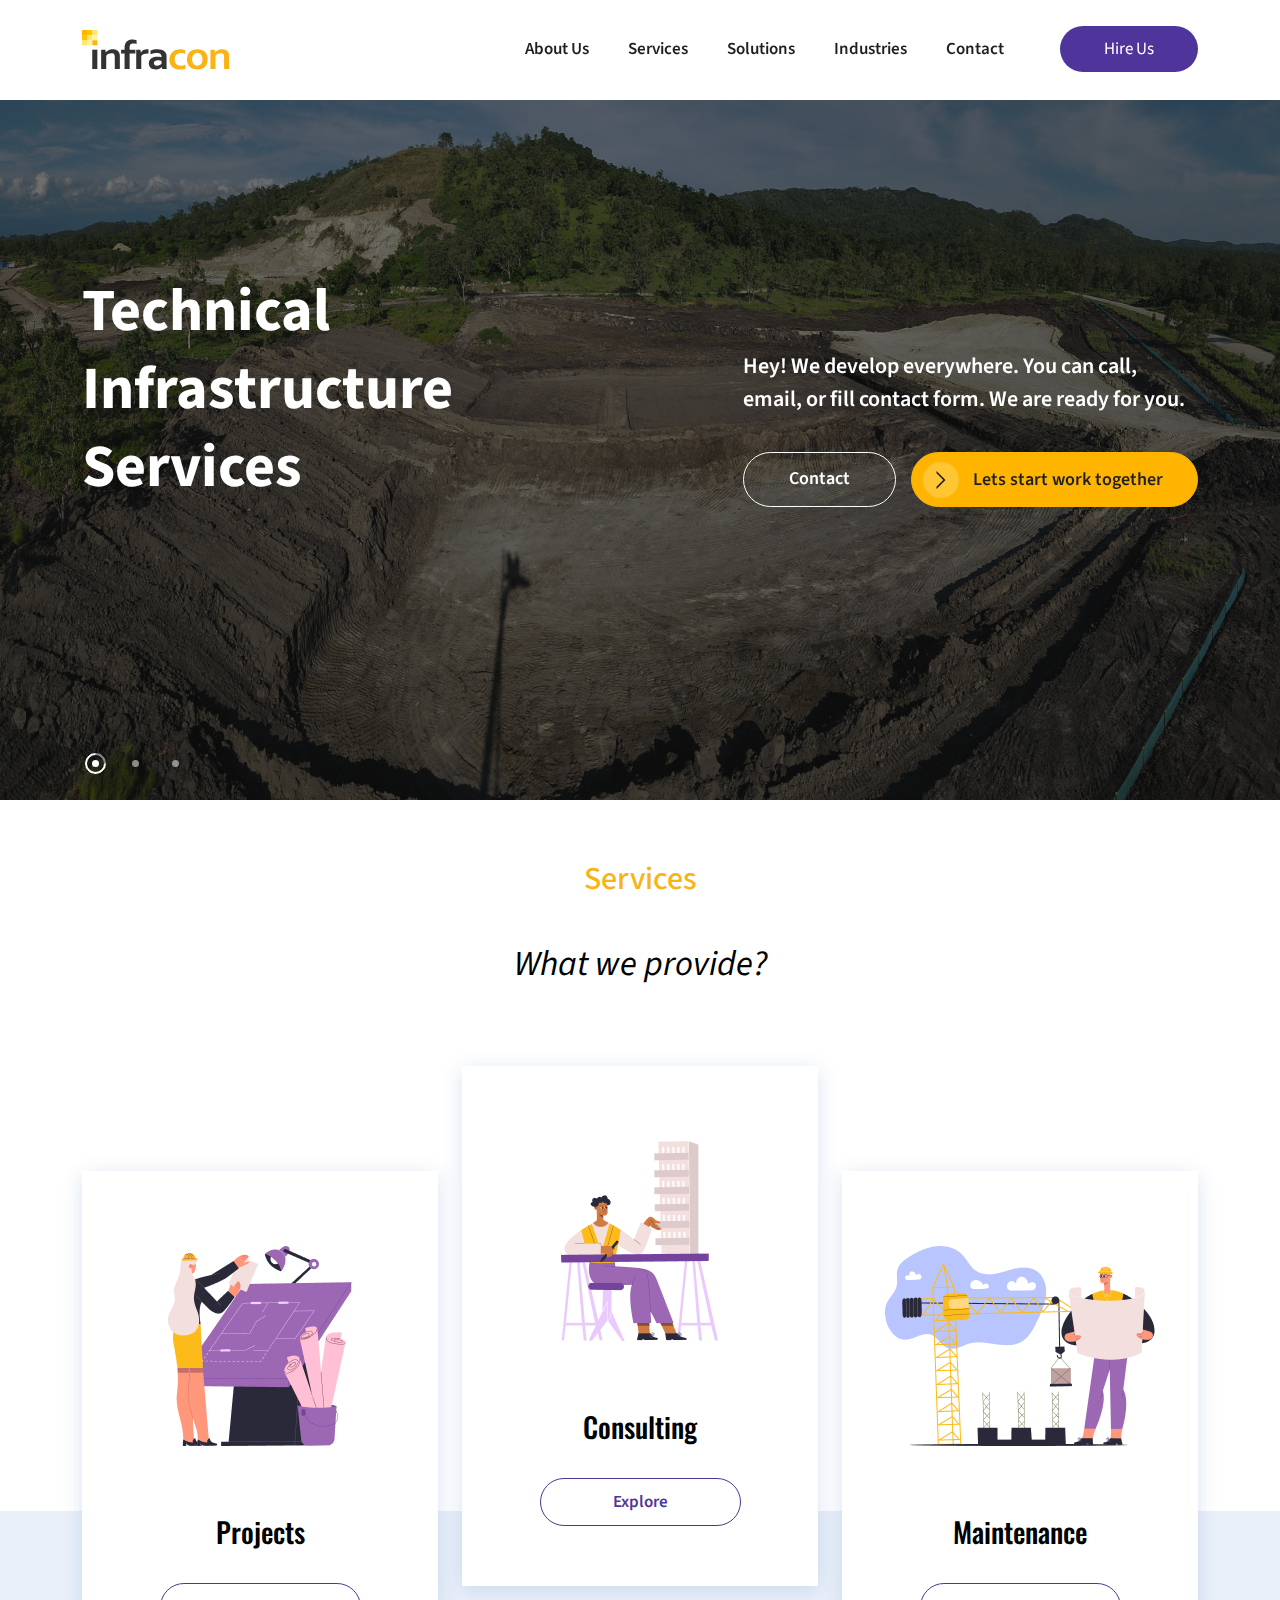
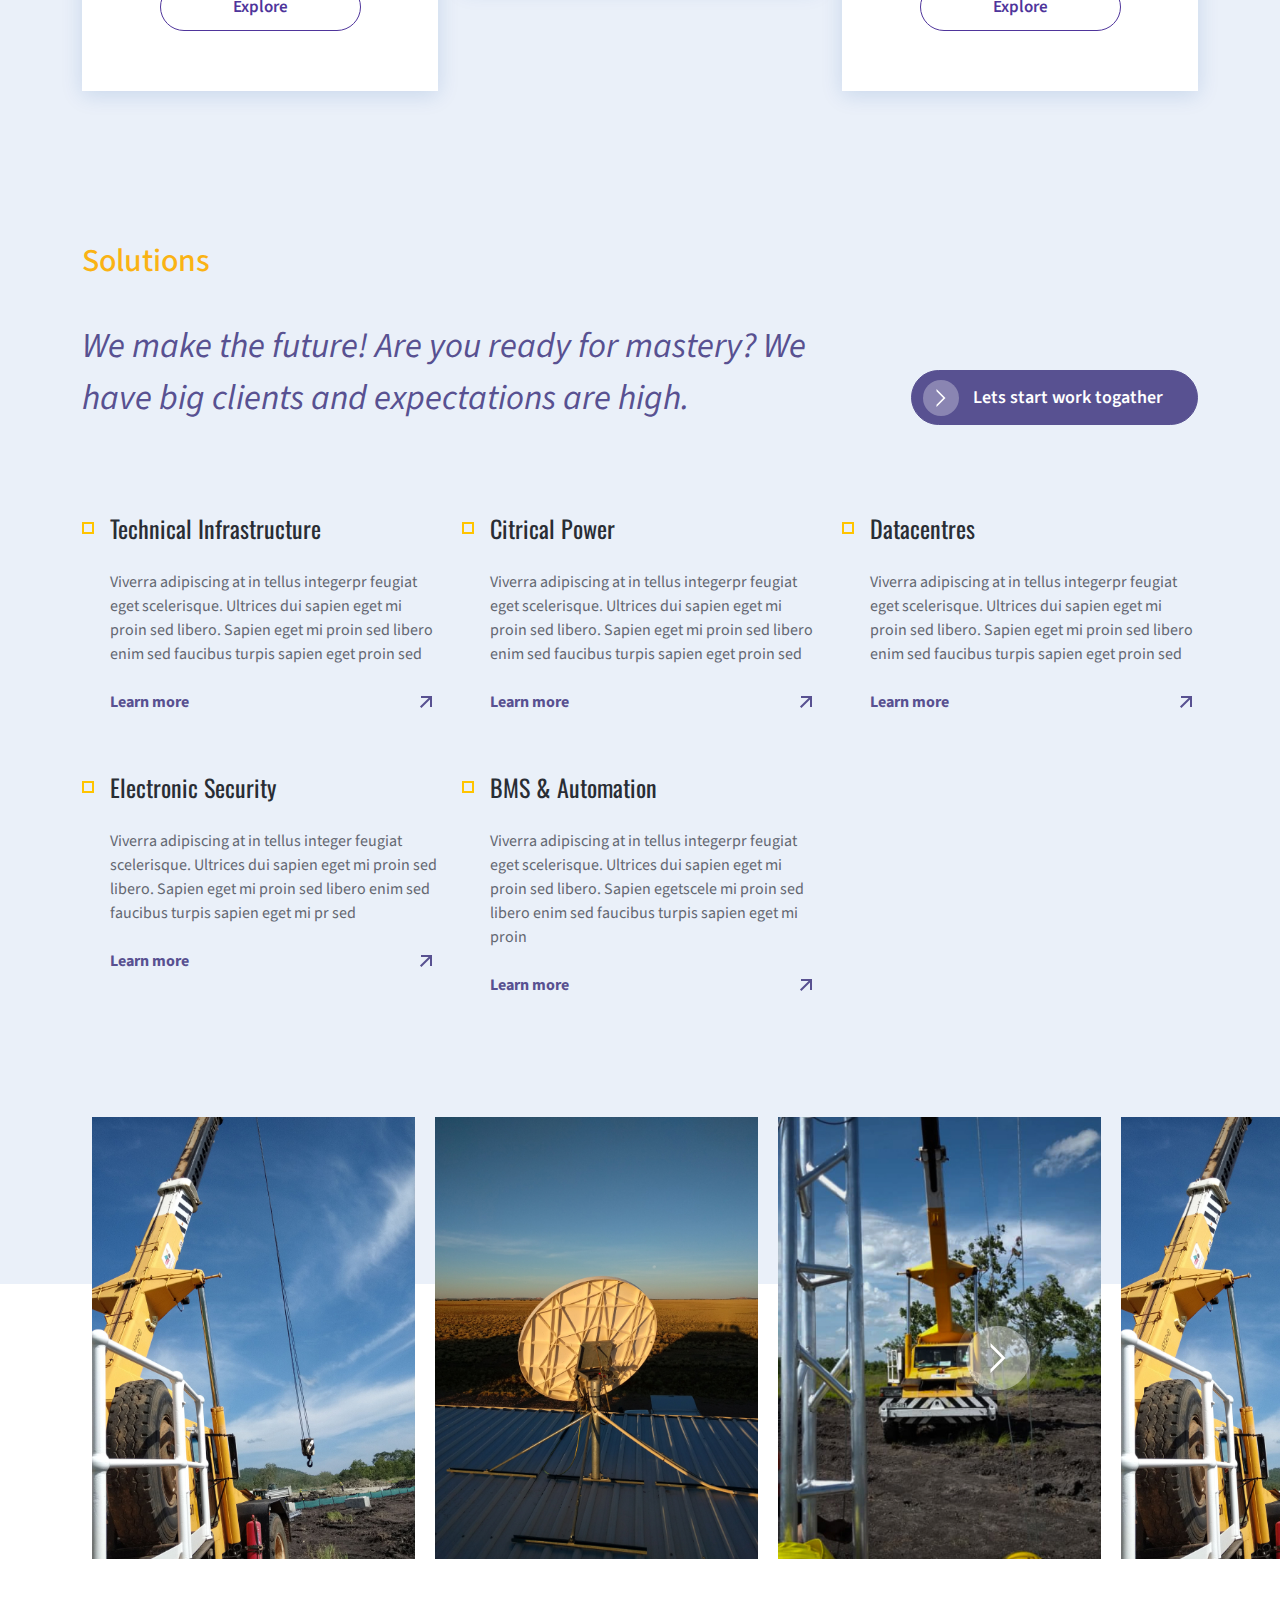
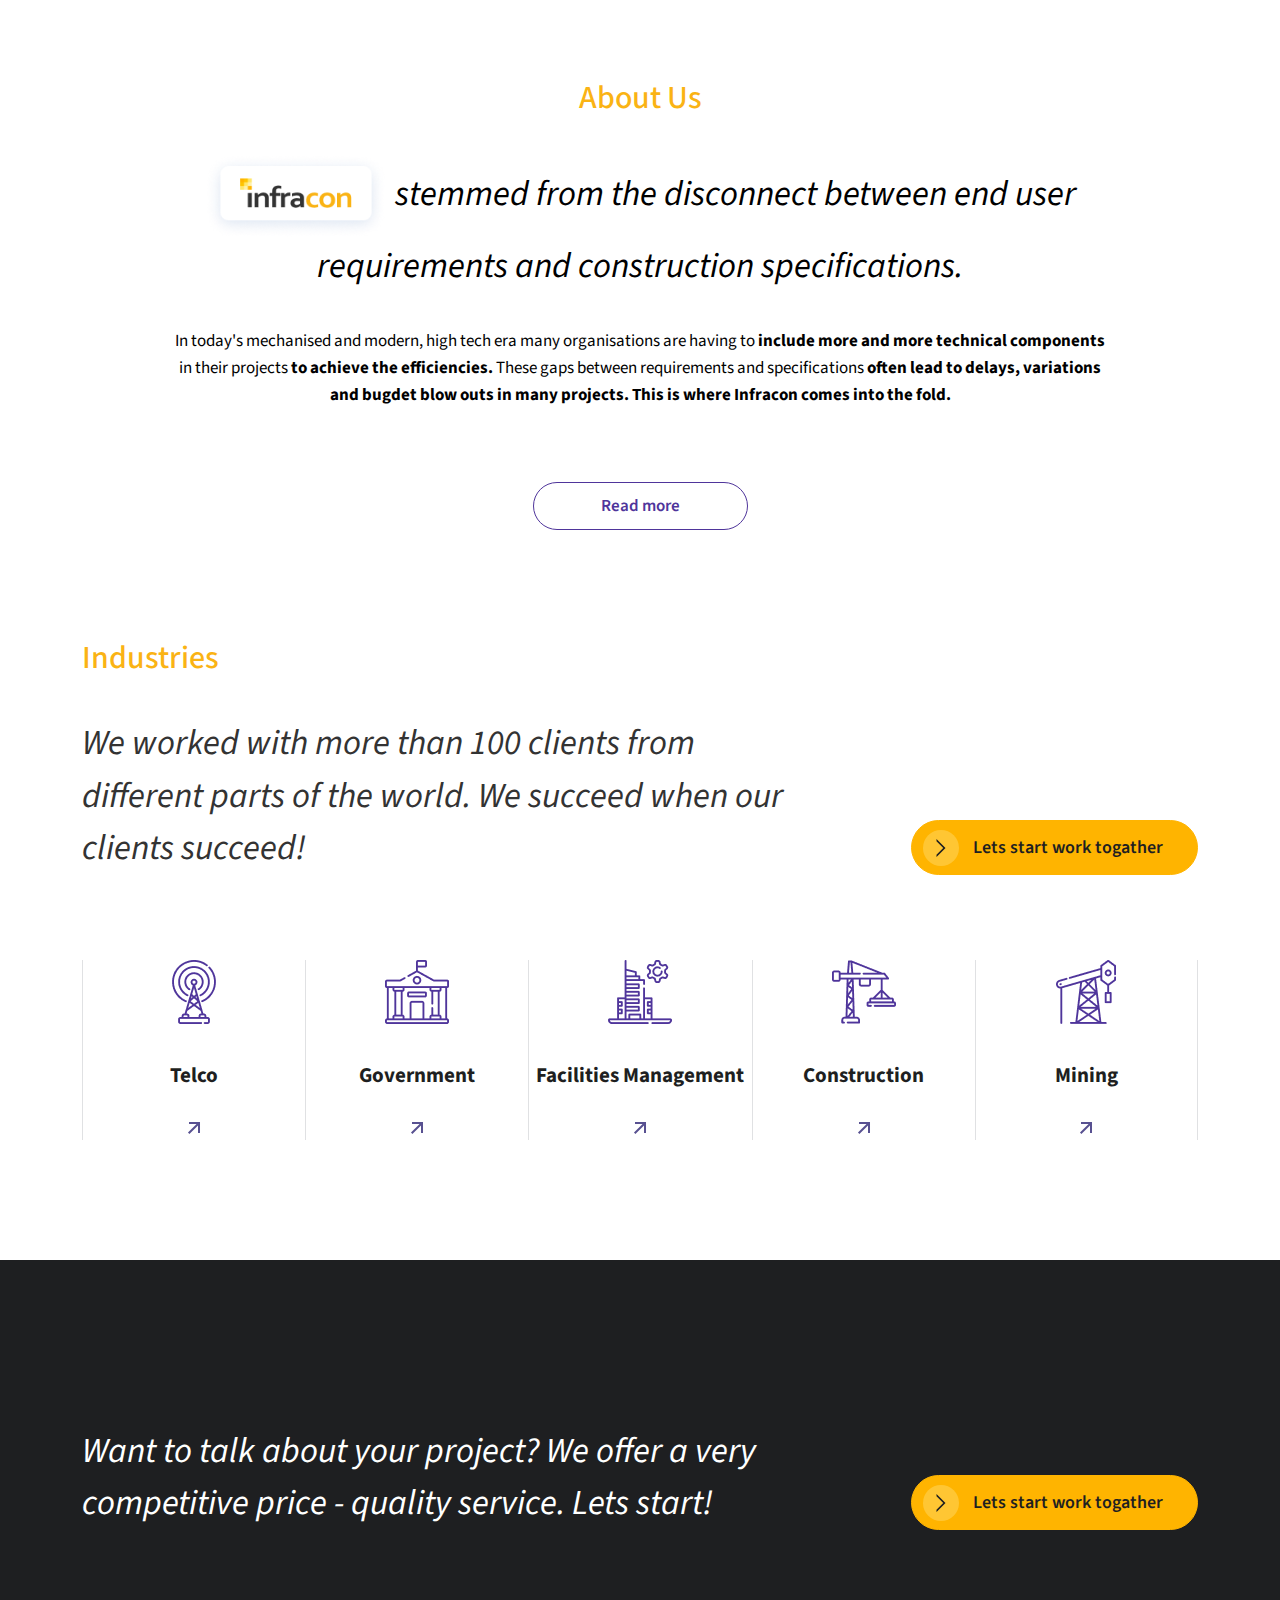
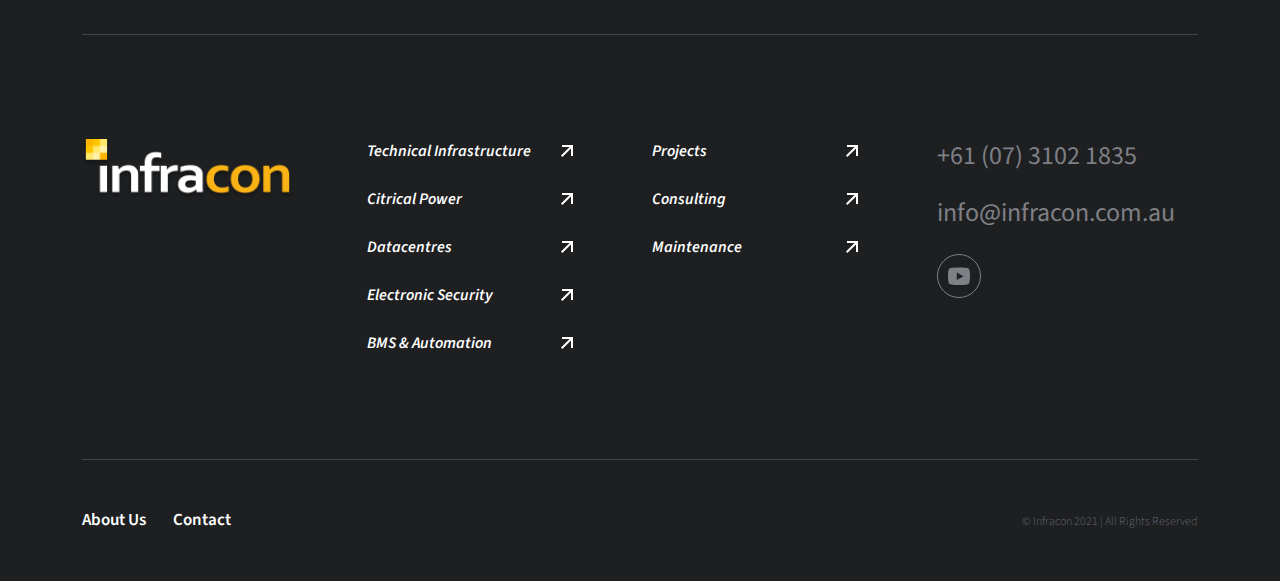
==== index.html @ 54687f7e "added files" ====
<!DOCTYPE html>
<html lang="en">

<head>
  <meta charset="UTF-8">
  <meta http-equiv="X-UA-Compatible" content="IE=edge">
  <meta name="viewport" content="width=device-width, initial-scale=1.0">
  <title>Infracon</title>
  <link rel="stylesheet" href="css/bootstrap.min.css">
  <link rel="stylesheet" href="css/slick.css">
  <link rel="stylesheet" href="css/style.css">
</head>

<body id="top">

<header class="header">
    <div class="container">
      <div class="row align-items-center">
        <div class="col-md-3 col-xl-4">
          <div class="header__logo">
            <a href="#">
              <img src="img/header_logo.svg" alt="logotype">
            </a>
          </div>
        </div>
        <div class="col-md-9 col-xl-8">
          <div class="menu__btn">
            <span class="menu__btn-line "></span>
          </div>
          <div class="header__right">
            <nav class="header__menu">
              <ul class="menu__list">
                <li><a href="#">About Us</a></li>
                <li class="menu-dropdown">
                  <a href="#">Services</a>
                  <ul class="dropdown-list">
                    <li><a href="#">Services</a>
                      <span>
                        We provide Technical Infrastructure Services. Effective work, visible results
                      </span>
                    </li>
                    <li><a href="#">Projects</a></li>
                    <li><a href="#">Consulting</a></li>
                    <li><a href="#">Maintenance</a></li>
                  </ul>
                </li>
                <li class="menu-dropdown">
                  <a href="#">Solutions
                    <ul class="dropdown-list">
                      <li>
                        <a href="#">Solutions</a>
                        <span>
                          We provide Technical Infrastructure Services. Effective work, visible results
                        </span>
                      </li>
                      <li><a href="#">Technical Infrastructure</a></li>
                      <li><a href="#">Citrical Power</a></li>
                      <li><a href="#">Datacentres</a></li>
                      <li><a href="#">Electronic Security</a></li>
                      <li><a href="#">BMS & Automation</a></li>
                    </ul>
                  </a>
                </li>
                <li class="menu-dropdown">
                  <a href="#">Industries
                    <ul class="dropdown-list">
                      <li><a href="#">Industries</a>
                        <span>
                          We provide Technical Infrastructure Services. Effective work, visible results
                        </span>
                      </li>
                      <li><a href="#">Telco</a></li>
                      <li><a href="#">Government</a></li>
                      <li><a href="#">Facilities Management</a></li>
                      <li><a href="#">Construction</a></li>
                      <li><a href="#">Mining</a></li>
                    </ul>
                  </a>
                </li>
                <li><a href="#">Contact</a></li>
              </ul>
            </nav>
            <div class="header__btn">
              <a href="#">Hire Us</a>
            </div>
          </div>
        </div>

      </div>

    </div>
  </header>  

<section class="main">
    <div class="main__bg-slider">
      <img src="img/main__slider_item.jpg" alt="image" class="main__bg-item">
      <img src="img/main__slider_item.jpg" alt="image" class="main__bg-item">
      <img src="img/main__slider_item.jpg" alt="image" class="main__bg-item">
    </div>
    <div class="content__slider-wrapper">
      <div class="container">
        <div class="main__content-slider">
          <div class="main__item">
            <div class="row align-items-end justify-content-between">
              <div class="col-lg-6 col-xxl-5">
                <div class="main__item-title">
                  <h1>Technical Infrastructure Services</h1>
                </div>
              </div>
              <div class="col-lg-6 col-xxl-5">
                <div class="main__item-box">
                  <div class="main__box-wrapper">
                    <div class="main__item-text">
                      Hey! We develop everywhere. You can call, email, or fill contact form. We are ready for you.
                    </div>
                    <div class="main__item-links">
                      <a href="#" class="main__item-contact">Contact</a>
                      <a href="#" class="main__item-btn yellow-btn">
                        <img src="img/arrow_btn_yellow.svg" alt="arrow">
                        Lets start work together</a>
                    </div>
                  </div>
                </div>
              </div>
            </div>
          </div>
          <div class="main__item">
            <div class="row align-items-end justify-content-between">
              <div class="col-lg-6 col-xxl-5">
                <div class="main__item-title">
                  <h1>Technical Infrastructure Services</h1>
                </div>
              </div>
              <div class="col-lg-6 col-xxl-5">
                <div class="main__item-box">
                  <div class="main__box-wrapper">
                    <div class="main__item-text">
                      Hey! We develop everywhere. You can call, email, or fill contact form. We are ready for you.
                    </div>
                    <div class="main__item-links">
                      <a href="#" class="main__item-contact">Contact</a>
                      <a href="#" class="main__item-btn yellow-btn">
                        <img src="img/arrow_btn_yellow.svg" alt="arrow">
                        Lets start work together</a>
                    </div>
                  </div>
                  
                </div>
              </div>
            </div>
          </div>
          <div class="main__item">
            <div class="row align-items-end justify-content-between">
              <div class="col-lg-6 col-xxl-5">
                <div class="main__item-title">
                  <h1>Technical Infrastructure Services</h1>
                </div>
              </div>
              <div class="col-lg-6 col-xxl-5">
                <div class="main__item-box">
                  <div class="main__box-wrapper">
                    <div class="main__item-text">
                      Hey! We develop everywhere. You can call, email, or fill contact form. We are ready for you.
                    </div>
                    <div class="main__item-links">
                      <a href="#" class="main__item-contact">Contact</a>
                      <a href="#" class="main__item-btn yellow-btn">
                        <img src="img/arrow_btn_yellow.svg" alt="arrow">
                        Lets start work together</a>
                    </div>
                  </div>
                  
                </div>
              </div>
            </div>
          </div>
        </div>
      </div>
    </div>





  </section>   

<section class="services">
    <div class="container">
      <div class="services__inner">
        <div class="services__title section__title">
          <h2>services</h2>
        </div>
        <div class="services__subtitle section__subtitle">
          What we provide?
        </div>
        <div class="services__inner-items">
          <div class="row justify-content-center">
            <div class="item col-md-6 col-lg-4">
              <div class="item__wrapper">
                <div class="services__item">
                  <div class="services__item-img">
                    <img src="img/services_item1.png" alt="image">
                  </div>
                  <div class="services__item-name">
                    Projects
                  </div>
                  <div class="services__item-btn">
                    <a href="#">Explore</a>
                  </div>
                </div>
              </div>
            </div>
            <div class="item col-md-6 col-lg-4">
              <div class="item__wrapper">
                <div class="services__item">
                  <div class="services__item-img">
                    <img src="img/services_item2.png" alt="image">
                  </div>
                  <div class="services__item-name">
                    Consulting
                  </div>
                  <div class="services__item-btn">
                    <a href="#">Explore</a>
                  </div>
                </div>
              </div>
              
            </div>
            <div class="item col-md-6 col-lg-4">
              <div class="item__wrapper">
                <div class="services__item">
                  <div class="services__item-img">
                    <img src="img/services_item3.png" alt="image">
                  </div>
                  <div class="services__item-name">
                    Maintenance
                  </div>
                  <div class="services__item-btn">
                    <a href="#">Explore</a>
                  </div>
                </div>
              </div>
              
            </div>
          </div>
        </div>

      </div>
    </div>
  </section>  
 <section class="solutions">
    <div class="container">
      <div class="solutions__info">
        <div class="row align-items-end">
          <div class="col-lg-8 col-xxl-9">
            <div class="solutions__title section__title">
              <h2>solutions</h2>
            </div>
            <div class="solutions__subtitle section__subtitle">
              We make the future! Are you ready for mastery? We have big clients and expectations are high.
            </div>
          </div>
          <div class="col-lg-4 col-xxl-3">
            <div class="solutions__btn">
              <a href="#" class="violet-btn">
                <img src="img/arrow_btn_violet.svg" alt="arrow">
                Lets start work togather
              </a>
            </div>
          </div>
        </div>
      </div>
      <div class="solutions__content">
        <div class="row">
          <div class="col-sm-6 col-lg-4">
            <div class="solutions__item">
              <div class="solutions__item-title">
                Technical Infrastructure
              </div>
              <div class="solutions__item-text">
                Viverra adipiscing at in tellus integerpr feugiat eget scelerisque. Ultrices dui sapien eget mi proin
                sed libero. Sapien eget mi proin sed libero enim sed faucibus turpis sapien eget proin sed
              </div>
              <a href="#" class="solutions__item-btn">
                <span>Learn more</span>
                <img src="img/solutions_item_arow.svg" alt="link">
              </a>
            </div>
          </div>

          <div class="col-sm-6 col-lg-4">
            <div class="solutions__item">
              <div class="solutions__item-title">
                Citrical Power
              </div>
              <div class="solutions__item-text">
                Viverra adipiscing at in tellus integerpr feugiat eget scelerisque. Ultrices dui sapien eget mi proin
                sed libero. Sapien eget mi proin sed libero enim sed faucibus turpis sapien eget proin sed
              </div>
              <a href="#" class="solutions__item-btn">
                <span>Learn more</span>
                <img src="img/solutions_item_arow.svg" alt="link">
              </a>
            </div>
          </div>

          <div class="col-sm-6 col-lg-4">
            <div class="solutions__item">
              <div class="solutions__item-title">
                Datacentres
              </div>
              <div class="solutions__item-text">
                Viverra adipiscing at in tellus integerpr feugiat eget scelerisque. Ultrices dui sapien eget mi proin
                sed libero. Sapien eget mi proin sed libero enim sed faucibus turpis sapien eget proin sed
              </div>
              <a href="#" class="solutions__item-btn">
                <span>Learn more</span>
                <img src="img/solutions_item_arow.svg" alt="link">
              </a>
            </div>
          </div>

          <div class="col-sm-6 col-lg-4">
            <div class="solutions__item">
              <div class="solutions__item-title">
                Electronic Security
              </div>
              <div class="solutions__item-text">
                Viverra adipiscing at in tellus integer feugiat scelerisque. Ultrices dui sapien eget mi proin sed
                libero. Sapien eget mi proin sed libero enim sed faucibus turpis sapien eget mi pr sed
              </div>
              <a href="#" class="solutions__item-btn">
                <span>Learn more</span>
                <img src="img/solutions_item_arow.svg" alt="link">
              </a>
            </div>
          </div>

          <div class="col-sm-6 col-lg-4">
            <div class="solutions__item">
              <div class="solutions__item-title">
                BMS & Automation
              </div>
              <div class="solutions__item-text">
                Viverra adipiscing at in tellus integerpr feugiat eget scelerisque. Ultrices dui sapien eget mi proin
                sed libero. Sapien egetscele mi proin sed libero enim sed faucibus turpis sapien eget mi proin
              </div>
              <a href="#" class="solutions__item-btn">
                <span>Learn more</span>
                <img src="img/solutions_item_arow.svg" alt="link">
              </a>
            </div>
          </div>

        </div>
      </div>

    </div>
  </section> 

  <section class="slider">
    <div class="slider__wrapper">
      <div class="slider__inner">
        <div class="slider__item">
          <a href="#">
            <img src="img/slider_item1.jpg" alt="image">
          </a>
        </div>
        <div class="slider__item">
          <a href="#">
            <img src="img/slider_item2.jpg" alt="image">
          </a>
        </div>
        <div class="slider__item">
          <a href="#">
            <img src="img/slider_item3.jpg" alt="image">
          </a>
        </div>
        <div class="slider__item">
          <a href="#">
            <img src="img/slider_item1.jpg" alt="image">
          </a>
        </div>
        <div class="slider__item">
          <a href="#">
            <img src="img/slider_item2.jpg" alt="image">
          </a>
        </div>
        <div class="slider__item">
          <a href="#">
            <img src="img/slider_item3.jpg" alt="image">
          </a>
        </div>
        <div class="slider__item">
          <a href="#">
            <img src="img/slider_item1.jpg" alt="image">
          </a>
        </div>
        <div class="slider__item">
          <a href="#">
            <img src="img/slider_item2.jpg" alt="image">
          </a>
        </div>
        <div class="slider__item">
          <a href="#">
            <img src="img/slider_item3.jpg" alt="image">
          </a>
        </div>
        <div class="slider__item">
          <a href="#">
            <img src="img/slider_item1.jpg" alt="image">
          </a>
        </div>
        <div class="slider__item">
          <a href="#">
            <img src="img/slider_item2.jpg" alt="image">
          </a>
        </div>
        <div class="slider__item">
          <a href="#">
            <img src="img/slider_item3.jpg" alt="image">
          </a>
        </div>
      </div>
    </div>
  </section>

<section class="about">
    <div class="container">
      <div class="about__inner">
        <div class="about__title section__title">
          <h2>About Us</h2>
        </div>
        <div class="about__subtitle section__subtitle">
          <img src="img/about_logo.png" alt="logotype" class="about__logo">
          stemmed from the disconnect between end user requirements and construction specifications.
        </div>
        <div class="about__text">
          In today's mechanised and modern, high tech era many organisations are having to <b>include more and more
            technical components</b> in their projects <b>to achieve the efficiencies.</b>
          These gaps between requirements and specifications <b>often lead to delays, variations and bugdet blow outs in
            many projects. This is where Infracon comes into the fold.</b>
        </div>
        <div class="about__btn">
          <a href="#">Read more</a>
        </div>
      </div>
    </div>
  </section> 

  <section class="industries">
    <div class="container">
      <div class="industries__info">
        <div class="row align-items-end">
          <div class="col-lg-8 col-xxl-9">
            <div class="industries__title section__title">
              <h2>industries</h2>
            </div>
            <div class="industries__subtitle section__subtitle">
              We worked with more than 100 clients from different parts of the world. We succeed when our clients
              succeed!
            </div>
          </div>
          <div class="col-lg-4 col-xxl-3">
            <div class="industries__btn">
              <a href="#" class="yellow-btn">
                <img src="img/arrow_btn_yellow.svg" alt="arrow">
                Lets start work togather
              </a>
            </div>
          </div>
        </div>
      </div>
      <div class="industries__content">
        <div class="industries__item">
          <a href="#">
            <div class="industries__item-img">
              <img src="img/industries__item1.png" alt="image">
            </div>
            <div class="industries__item-name">
              Telco
            </div>
            <div class="industries__item-link">
              <img src="img/solutions_item_arow.svg" alt="arrow">
            </div>
          </a>
        </div>
        <div class="industries__item">
          <a href="#">
            <div class="industries__item-img">
              <img src="img/industries__item2.png" alt="image">
            </div>
            <div class="industries__item-name">
              Government
            </div>
            <div class="industries__item-link">
              <img src="img/solutions_item_arow.svg" alt="arrow">
            </div>
          </a>
        </div>
        <div class="industries__item">
          <a href="#">
            <div class="industries__item-img">
              <img src="img/industries__item3.png" alt="image">
            </div>
            <div class="industries__item-name">
              Facilities Management
            </div>
            <div class="industries__item-link">
              <img src="img/solutions_item_arow.svg" alt="arrow">
            </div>
          </a>
        </div>
        <div class="industries__item">
          <a href="#">
            <div class="industries__item-img">
              <img src="img/industries__item4.png" alt="image">
            </div>
            <div class="industries__item-name">
              Construction
            </div>
            <div class="industries__item-link">
              <img src="img/solutions_item_arow.svg" alt="arrow">
            </div>
          </a>
        </div>
        <div class="industries__item">
          <a href="#">
            <div class="industries__item-img">
              <img src="img/industries__item5.png" alt="image">
            </div>
            <div class="industries__item-name">
              Mining
            </div>
            <div class="industries__item-link">
              <img src="img/solutions_item_arow.svg" alt="arrow">
            </div>
          </a>
        </div>
      </div>
    </div>
  </section>  

  <section class="footer">
    <div class="container">
      <div class="footer__info">
        <div class="row align-items-end">
          <div class="col-lg-8 col-xxl-9">
            <div class="footer__subtitle section__subtitle">
              Want to talk about your project? We offer a very competitive price - quality service. Lets start!
            </div>
          </div>
          <div class="col-lg-4 col-xxl-3">
            <div class="footer__btn">
              <a href="#" class="yellow-btn">
                <img src="img/arrow_btn_yellow.svg" alt="arrow">
                Lets start work togather
              </a>
            </div>
          </div>
        </div>
      </div>
      <div class="footer__content">
        <div class="row ">
          <div class="col-sm-6 col-lg-3">
            <div class="footer__logo">
              <a href="#">
                <img src="img/footer_logo.png" alt="logo">
              </a>
            </div>
          </div>
          <div class="col-sm-6 col-lg-3">
            <ul class="footer__solutions">
              <li>
                <a href="#">Technical Infrastructure
                  <svg width="24" height="24" viewBox="0 0 24 24" fill="none" xmlns="http://www.w3.org/2000/svg">
                    <path d="M16.0054 9.414L7.39838 18.021L5.98438 16.607L14.5904 8H7.00538V6H18.0054V17H16.0054V9.414Z"
                      fill="white" />
                  </svg>
                </a>
              </li>
              <li>
                <a href="#">Citrical Power
                  <svg width="24" height="24" viewBox="0 0 24 24" fill="none" xmlns="http://www.w3.org/2000/svg">
                    <path d="M16.0054 9.414L7.39838 18.021L5.98438 16.607L14.5904 8H7.00538V6H18.0054V17H16.0054V9.414Z"
                      fill="white" />
                  </svg>
                </a>
              </li>
              <li>
                <a href="#">Datacentres
                  <svg width="24" height="24" viewBox="0 0 24 24" fill="none" xmlns="http://www.w3.org/2000/svg">
                    <path d="M16.0054 9.414L7.39838 18.021L5.98438 16.607L14.5904 8H7.00538V6H18.0054V17H16.0054V9.414Z"
                      fill="white" />
                  </svg>
                </a>
              </li>
              <li>
                <a href="#">Electronic Security
                  <svg width="24" height="24" viewBox="0 0 24 24" fill="none" xmlns="http://www.w3.org/2000/svg">
                    <path d="M16.0054 9.414L7.39838 18.021L5.98438 16.607L14.5904 8H7.00538V6H18.0054V17H16.0054V9.414Z"
                      fill="white" />
                  </svg>
                </a>
              </li>
              <li>
                <a href="#"> BMS & Automation
                  <svg width="24" height="24" viewBox="0 0 24 24" fill="none" xmlns="http://www.w3.org/2000/svg">
                    <path d="M16.0054 9.414L7.39838 18.021L5.98438 16.607L14.5904 8H7.00538V6H18.0054V17H16.0054V9.414Z"
                      fill="white" />
                  </svg>
                </a>
              </li>
            </ul>
          </div>
          <div class="col-sm-6 col-lg-3 ">
            <ul class="footer__services">
              <li>
                <a href="#">Projects
                  <svg width="24" height="24" viewBox="0 0 24 24" fill="none" xmlns="http://www.w3.org/2000/svg">
                    <path d="M16.0054 9.414L7.39838 18.021L5.98438 16.607L14.5904 8H7.00538V6H18.0054V17H16.0054V9.414Z"
                      fill="white" />
                  </svg>
                </a>
              </li>
              <li>
                <a href="#">Consulting
                  <svg width="24" height="24" viewBox="0 0 24 24" fill="none" xmlns="http://www.w3.org/2000/svg">
                    <path d="M16.0054 9.414L7.39838 18.021L5.98438 16.607L14.5904 8H7.00538V6H18.0054V17H16.0054V9.414Z"
                      fill="white" />
                  </svg>
                </a>
              </li>
              <li>
                <a href="#"> Maintenance
                  <svg width="24" height="24" viewBox="0 0 24 24" fill="none" xmlns="http://www.w3.org/2000/svg">
                    <path d="M16.0054 9.414L7.39838 18.021L5.98438 16.607L14.5904 8H7.00538V6H18.0054V17H16.0054V9.414Z"
                      fill="white" />
                  </svg>
                </a>
              </li>
            </ul>
          </div>
          <div class="col-sm-6 col-lg-3">
            <div class="footer__contacts">
              <div class="footer__phone">
                <a href="tel:+610731021835">+61 (07) 3102 1835</a>
              </div>
              <div class="footer__mail">
                <a href="mailto:info@infracon.com.au">info@infracon.com.au</a>
              </div>
              <div class="footer__social">
                <a href="#" class="footer__youtube">
                  <svg width="44" height="44" viewBox="0 0 44 44" fill="none" xmlns="http://www.w3.org/2000/svg">
                    <g clip-path="url(#clip0_28:1164)">
                      <path
                        d="M32.4973 16.1926C33 18.1528 33 22.2448 33 22.2448C33 22.2448 33 26.3368 32.4973 28.297C32.2179 29.3805 31.4006 30.233 30.3655 30.5212C28.4856 31.0448 22 31.0448 22 31.0448C22 31.0448 15.5177 31.0448 13.6345 30.5212C12.595 30.2286 11.7788 29.3772 11.5027 28.297C11 26.3368 11 22.2448 11 22.2448C11 22.2448 11 18.1528 11.5027 16.1926C11.7821 15.1091 12.5994 14.2566 13.6345 13.9684C15.5177 13.4448 22 13.4448 22 13.4448C22 13.4448 28.4856 13.4448 30.3655 13.9684C31.405 14.261 32.2212 15.1124 32.4973 16.1926ZM19.8 26.0948L26.4 22.2448L19.8 18.3948V26.0948Z"
                        fill="#7E8086" />
                    </g>
                    <circle cx="22" cy="22" r="21.5" stroke="#7E8086" />
                    <defs>
                      <clipPath id="clip0_28:1164">
                        <rect width="29.3333" height="29.3333" fill="white" transform="translate(7.33203 7.3335)" />
                      </clipPath>
                    </defs>
                  </svg>
                </a>
              </div>
            </div>

          </div>
        </div>
      </div>
      <div class="footer__copy">
        <div class="footer__copy-links">
          <a href="#">About Us</a>
          <a href="#">Contact</a>
        </div>
        <div class="footer__copy-text">
          <span>© Infracon 2021 | All Rights Reserved</span>
        </div>
      </div>

    </div>

  </section>  


  <div class="back-top">
    <a href="#top">
      <img src="img/arrow__up.svg" alt="up">
    </a>
  </div>




  <script src="js/jquery.js"></script>
  <script src="js/slick.min.js"></script>
  <script src="js/main.js"></script>
</body>

</html>
---- css/style.css ----
@import url("https://fonts.googleapis.com/css2?family=Oswald:wght@400;600&family=Source+Sans+Pro:ital,wght@0,400;0,600;0,700;1,400&display=swap");html{-webkit-box-sizing:border-box;box-sizing:border-box}*,:after,:before{-webkit-box-sizing:inherit;box-sizing:inherit}body,html{height:100%}a{text-decoration:none}button:focus,input:focus{outline:transparent}li,ul{margin:0;padding:0;list-style:none}h1,h2,h3,h4,h5,h6,li,ol,p,ul{margin:0;padding:0}body{position:relative;overflow-x:hidden;min-width:320px;max-width:100vw;font-family:"Source Sans Pro",sans-serif;font-style:normal;font-weight:normal;background:#fff}.section__title{font-weight:600;font-size:24px;line-height:36px;color:#fab314;text-transform:capitalize}.section__subtitle{font-style:italic;font-weight:normal;font-size:44px;line-height:160%}.yellow-btn{font-weight:600;font-size:18px;line-height:150%;color:#1e1f21;padding:13px 34px 13px 61px;background:#ffb400;border:1px solid #ffb400;-webkit-box-sizing:border-box;box-sizing:border-box;border-radius:50px;position:relative;-webkit-transition:0.3s;transition:0.3s}.yellow-btn:hover{color:#1e1f21;background:rgba(255,180,0,0.8)}.yellow-btn img{position:absolute;left:11px;top:9px;width:36px;height:36px}.violet-btn{font-weight:600;font-size:18px;line-height:150%;color:#fff;padding:13px 34px 13px 61px;background:#585191;border:1px solid #585191;-webkit-box-sizing:border-box;box-sizing:border-box;border-radius:50px;position:relative;-webkit-transition:0.3s;transition:0.3s}.violet-btn:hover{color:#fff;background:rgba(88,81,145,0.8)}.violet-btn img{position:absolute;left:11px;top:9px;width:36px;height:36px}.header{height:100px;display:-webkit-box;display:-ms-flexbox;display:flex;-webkit-box-align:center;-ms-flex-align:center;align-items:center;background-color:#fff;-webkit-filter:drop-shadow(0px 4px 20px rgba(16,77,158,0.15));filter:drop-shadow(0px 4px 20px rgba(16,77,158,0.15))}.header__logo img{width:148px;height:auto}.menu__btn{display:none}.header__menu{padding-right:56px}.header__right{display:-webkit-box;display:-ms-flexbox;display:flex;-webkit-box-pack:end;-ms-flex-pack:end;justify-content:flex-end;-webkit-box-align:center;-ms-flex-align:center;align-items:center}.menu__list li{display:inline-block}.menu__list li+li{padding-left:36px}.menu__list li a{font-weight:600;font-size:17px;line-height:150%;color:#1e1f21;-webkit-transition:0.3s;transition:0.3s}.menu__list li a:hover{color:#4f359b}.header__btn a{font-size:17px;line-height:150%;color:#ffffff;padding:11px 44px;background:#4f359b;-webkit-box-sizing:border-box;box-sizing:border-box;border-radius:25px;-webkit-transition:0.3s;transition:0.3s}.header__btn a:hover{opacity:0.7}.menu-dropdown{position:relative}.menu-dropdown .dropdown-list{display:none;padding:20px 35px;background:#ffffff;width:300px;height:auto;overflow:hidden;position:absolute;z-index:99;top:62px;left:0;-webkit-transition:0.6s;transition:0.6s}.menu-dropdown .dropdown-list a{font-weight:600;font-size:17px;line-height:150%;color:#1e1f21}.menu-dropdown .dropdown-list span{display:block;font-size:14px;line-height:150%;color:#636771;border-bottom:1px solid #636771;padding:12px 0}.menu-dropdown .dropdown-list li{display:block}.menu-dropdown .dropdown-list li+li{padding-top:20px;padding-left:0}.menu-dropdown:hover .dropdown-list{display:block}.main__bg-slider{width:100%}.main__bg-slider img{width:100%;height:700px}.main{position:relative}.content__slider-wrapper{position:absolute;top:0;left:50%;-webkit-transform:translateX(-50%);transform:translateX(-50%)}.main__item{width:100%;background-size:cover;background-repeat:no-repeat;height:700px;padding-top:173px}.main__item-title h1{font-weight:bold;font-size:84px;line-height:140%;color:#ffffff;max-width:577px}.main__item-box{display:-webkit-box;display:-ms-flexbox;display:flex;-webkit-box-pack:end;-ms-flex-pack:end;justify-content:flex-end}.main__box-wrapper{width:455px}.main__item-text{font-weight:600;font-size:22px;line-height:33px;color:#ffffff;margin-bottom:36px}.main__item-links{width:100%;display:-webkit-box;display:-ms-flexbox;display:flex;-webkit-box-pack:justify;-ms-flex-pack:justify;justify-content:space-between}.main__item-contact{font-weight:600;font-size:18px;line-height:150%;color:#ffffff;padding:12px 45px;border:1px solid #ffffff;border-radius:50px;-webkit-transition:0.3s;transition:0.3s}.main__item-contact:hover{color:#fff;background-color:rgba(255,255,255,0.3)}.slick-dots{position:absolute;bottom:0;left:0;height:50px}.slick-dots li{display:inline-block;position:relative;width:20px;height:20px}.slick-dots li+li{margin-left:20px}.slick-dots li button{opacity:0}.slick-dots li:after{position:absolute;content:"";width:7px;height:7px;top:50%;left:50%;background-color:rgba(255,255,255,0.5);border-radius:50%;cursor:pointer}.slick-dots .slick-active:after{background-color:white}.slick-dots .slick-active:before{content:"";position:absolute;top:3px;left:3px;width:21px;height:21px;border-radius:50%;border:2px solid #fff;border-right:2px solid rgba(255,255,255,0.5);-webkit-transform:rotate(-45deg);transform:rotate(-45deg)}.services{padding-top:60px;background:#ffffff}.services__inner{text-align:center}.services__title{margin-bottom:40px}.services__subtitle{color:#000000}.services__item{max-width:453px;width:100%;height:520px;background:#ffffff;-webkit-box-shadow:0px 4px 20px rgba(16,77,158,0.15);box-shadow:0px 4px 20px rgba(16,77,158,0.15);text-align:center}.services__item-img{height:275px;display:-webkit-box;display:-ms-flexbox;display:flex;-webkit-box-align:end;-ms-flex-align:end;align-items:flex-end;-webkit-box-pack:center;-ms-flex-pack:center;justify-content:center;margin-bottom:65px}.services__item-img img{max-width:280px;height:auto}.services__item-name{font-family:"Oswald",sans-serif;font-style:normal;font-weight:500;font-size:28px;line-height:42px;color:#000000;margin-bottom:42px}.services__item-btn a{padding:11px 72px;font-weight:600;font-size:17px;line-height:150%;color:#4f359b;border:1px solid #4f359b;border-radius:25px;-webkit-transition:0.3s;transition:0.3s}.services__item-btn a:hover{background:#4f359b;color:#fff}.item__wrapper{position:relative;height:520px}.item:nth-child(2n) .services__item{position:absolute;top:75px}.item:nth-child(odd) .services__item{position:absolute;top:180px}.solutions{padding-top:300px;padding-bottom:65px;background-color:#eaf0f9}.solutions__info{margin-bottom:85px;min-height:214px}.solutions__title{margin-bottom:40px}.solutions__subtitle{max-width:1020px;color:#585191}.solutions__btn{height:214px;display:-webkit-box;display:-ms-flexbox;display:flex;-webkit-box-align:end;-ms-flex-align:end;align-items:end;-webkit-box-pack:end;-ms-flex-pack:end;justify-content:end}.solutions__item{padding-left:28px;position:relative;margin-bottom:55px;max-width:453px}.solutions__item:before{content:"";position:absolute;top:12px;left:0;width:12px;height:12px;border:2px solid #ffc400}.solutions__item-title{font-family:"Oswald",sans-serif;font-style:normal;font-weight:normal;font-size:24px;line-height:150%;color:#292d34;margin-bottom:24px}.solutions__item-text{font-size:16px;line-height:150%;color:#636771;margin-bottom:24px}.solutions__item-btn{display:-webkit-box;display:-ms-flexbox;display:flex;-webkit-box-align:center;-ms-flex-align:center;align-items:center;-webkit-box-pack:justify;-ms-flex-pack:justify;justify-content:space-between}.solutions__item-btn:hover img{-webkit-transform:rotate(45deg);transform:rotate(45deg)}.solutions__item-btn:hover span{opacity:0.7}.solutions__item-btn img{width:24px;height:24px;background-repeat:no-repeat;background-size:cover;-webkit-transition:all 0.3s;transition:all 0.3s}.solutions__item-btn span{font-weight:700;font-size:16px;line-height:150%;color:#585191;-webkit-transition:all 0.3s;transition:all 0.3s}.slider{background-color:#eaf0f9;position:relative}.slider:after{content:"";position:absolute;width:100%;height:275px;bottom:0px;background-color:#fff}.slider__inner{position:relative;z-index:3}.slider__item a{width:453px}.slider__item img{width:100%;height:auto;padding:0 10px;background-size:cover}.slider_next{position:absolute;outline:none;border:none;top:45%;right:20%;width:84px;height:84px;z-index:5;background:none;background-image:url(../img/arrow.png)}.about{background-color:#fff}.about__inner{padding:120px 0;text-align:center;max-width:937px;margin:0 auto}.about__title{margin-bottom:36px}.about__subtitle{color:#000000;margin-bottom:35px}.about__subtitle img{float:inherit;width:184px;height:auto}.about__text{margin-bottom:84px;font-size:17px;line-height:160%;color:#000000}.about__btn a{font-weight:600;font-size:17px;line-height:150%;color:#4f359b;border:1px solid #4f359b;padding:11px 67px;border-radius:25px;margin:0 auto;-webkit-transition:0.3s;transition:0.3s}.about__btn a:hover{background:#4f359b;color:#fff}.industries{padding-bottom:120px}.industries__info{margin-bottom:85px;min-height:214px}.industries__title{margin-bottom:40px}.industries__subtitle{max-width:1020px;color:#333333}.industries__btn{height:214px;display:-webkit-box;display:-ms-flexbox;display:flex;-webkit-box-align:end;-ms-flex-align:end;align-items:end;-webkit-box-pack:end;-ms-flex-pack:end;justify-content:end}.industries__content{display:-webkit-box;display:-ms-flexbox;display:flex;-ms-flex-wrap:wrap;flex-wrap:wrap}.industries__item{text-align:center;width:20%;border-left:1px solid rgba(99,103,113,0.2)}.industries__item .industries__item-link{-webkit-transition:0.3s;transition:0.3s}.industries__item:last-child{border-right:1px solid rgba(99,103,113,0.2)}.industries__item:hover .industries__item-link{-webkit-transform:rotate(45deg);transform:rotate(45deg)}.industries__item-img{margin-bottom:36px}.industries__item-img img{width:64px;height:auto;margin:0 auto}.industries__item-name{font-weight:bold;font-size:21px;line-height:150%;color:#1e1f21;margin-bottom:23px}.industries__item-link img{width:24px;height:auto}.footer{padding-top:130px;background:#1e1f21}.footer__info{margin-bottom:104px}.footer__subtitle{color:#ffffff;max-width:1000px}.footer__btn{height:140px;display:-webkit-box;display:-ms-flexbox;display:flex;-webkit-box-align:end;-ms-flex-align:end;align-items:end;-webkit-box-pack:end;-ms-flex-pack:end;justify-content:end}.footer__content{padding:104px 0;border-top:1px solid rgba(99,103,113,0.5);border-bottom:1px solid rgba(99,103,113,0.5)}.footer__logo img{width:211px;height:auto;background-size:cover}.footer__services,.footer__solutions{width:212px}.footer__services li+li,.footer__solutions li+li{padding-top:24px}.footer__services a,.footer__solutions a{width:100%;display:-webkit-box;display:-ms-flexbox;display:flex;-webkit-box-pack:justify;-ms-flex-pack:justify;justify-content:space-between;font-style:italic;font-weight:600;font-size:16px;line-height:150%;color:#ffffff;-webkit-transition:0.3s;transition:0.3s}.footer__services a:hover,.footer__solutions a:hover{color:#7d6f86}.footer__services a:hover svg path,.footer__solutions a:hover svg path{fill:#7d6f86}.footer__services img,.footer__solutions img{width:24px;height:24px}.footer__contacts a{font-size:34px;line-height:150%;color:#7e8086;-webkit-transition:0.3s;transition:0.3s}.footer__contacts a:hover{color:#7d6f86}.footer__mail,.footer__phone{margin-bottom:24px}.footer__youtube{-webkit-transition:0.3s;transition:0.3s}.footer__youtube:hover svg path{fill:#7d6f86}.footer__youtube:hover svg circle{stroke:#7d6f86}.footer__copy{padding:48px 0;display:-webkit-box;display:-ms-flexbox;display:flex;-webkit-box-pack:justify;-ms-flex-pack:justify;justify-content:space-between}.footer__copy a{font-weight:600;font-size:17px;line-height:150%;color:#ffffff;-webkit-transition:0.3s;transition:0.3s}.footer__copy a+a{padding-left:24px}.footer__copy a:hover{color:#7d6f86}.footer__copy span{font-weight:300;font-size:12px;line-height:150%;color:#636771}.back-top{position:fixed;z-index:99;bottom:40px;right:70px;display:none}@media (min-width:1500px){.container{max-width:1450px}}@media (max-width:1399.8px){.main__item-title h1{font-size:60px;line-height:130%}.section__subtitle{font-size:35px;line-height:150%}.footer__contacts a{font-size:26px;line-height:130%}}@media (max-width:1199.8px){.slider_next{top:35%}.industries__item-name{font-size:16px;line-height:150%}}@media (max-width:991.8px){.menu__btn{display:block;background-color:transparent;border:none;position:absolute;top:40px;right:30px;z-index:50}.menu__btn:after,.menu__btn:before{content:"";width:26px;height:3px;border-radius:1px;background-color:#000;margin-bottom:5px;display:block;-webkit-transition:all 0.5s;transition:all 0.5s}.menu__btn-line{background-color:#000;width:26px;height:3px;display:block;margin-bottom:6px;-webkit-transition:0.5s;transition:0.5s;opacity:1}.menu__btn.menu__btn--active .menu__btn-line{-webkit-transition:opacity 0s;transition:opacity 0s;opacity:0}.menu__btn.menu__btn--active:after{-webkit-transform:translateY(-6px) rotate(-135deg);transform:translateY(-6px) rotate(-135deg)}.menu__btn.menu__btn--active:before{-webkit-transform:translateY(11px) rotate(135deg);transform:translateY(11px) rotate(135deg)}.menu__list{text-align:center;position:fixed;left:0;top:0;right:0;height:100vh;background:rgba(255,255,255,0.95);z-index:22;display:-webkit-box;display:-ms-flexbox;display:flex;padding-top:90px;-webkit-box-orient:vertical;-webkit-box-direction:normal;-ms-flex-direction:column;flex-direction:column;-webkit-box-pack:start;-ms-flex-pack:start;justify-content:flex-start;-webkit-transform:translateX(-150%);transform:translateX(-150%);-webkit-transition:all 0.8s;transition:all 0.8s}.menu__list li{padding-top:50px}.menu__list li+li{padding-left:0px}.menu__list--active{-webkit-transform:translateX(0%);transform:translateX(0%)}.menu-dropdown .dropdown-list{width:100%;top:78px;left:0}.header__btn{display:none}.main__item-box{-webkit-box-pack:start;-ms-flex-pack:start;justify-content:flex-start}.main__item-title{margin-bottom:30px}.services__inner-items{margin-top:40px}.item:nth-child(2n) .services__item{position:static}.item:nth-child(odd) .services__item{position:static}.item{margin-bottom:30px}.solutions{padding-top:70px}.solutions__btn{height:100px}.solutions__info{margin-bottom:70px}.slider__wrapper{padding-left:0}.about__inner{padding:80px 0}.industries{padding-bottom:90px}.industries__info{margin-bottom:70px}.industries__item{width:30%;margin-bottom:30px}.industries__item:nth-child(3){border-right:1px solid rgba(99,103,113,0.2)}.industries__content{-webkit-box-pack:center;-ms-flex-pack:center;justify-content:center}.industries__btn{height:100px}.footer{padding-top:70px}.footer__info{margin-bottom:70px}.footer__btn{height:100px}.footer__content{padding:70px 0}.footer__solutions{margin-bottom:20px}.footer__services,.footer__solutions{width:100%}}@media (max-width:767.8px){.main__item{padding-top:70px}.main__bg-slider img{height:578px}.content__slider-wrapper{position:absolute;top:0;left:0;width:100%;-webkit-transform:none;transform:none}.main__item{height:578px}.services__item{max-width:100%}.solutions__item{margin-bottom:45px}.solutions{padding-bottom:30px}.slider:after{height:140px}.about__title{margin-bottom:30px}.about__text{margin-bottom:60px}.industries__item{width:50%;margin-bottom:20px}.industries__item:nth-child(3){border-right:none}.industries__item:nth-child(2n){border-right:1px solid rgba(99,103,113,0.2)}.section__subtitle{font-size:28px;line-height:130%}.footer__info{margin-bottom:30px}.footer__content{padding:50px 0}}@media (max-width:575.8px){.main__item{padding-top:60px}.main__bg-slider img{height:500px}.main__item-title{margin-bottom:20px}.main__box-wrapper{width:100%}.main__item-text{font-size:20px;line-height:31px;margin-bottom:30px}.main__item-title h1{font-size:50px;line-height:120%}.main__item-btn{margin-bottom:20px}.main__item-links{-webkit-box-orient:vertical;-webkit-box-direction:reverse;-ms-flex-direction:column-reverse;flex-direction:column-reverse;width:300px}.solutions{padding-bottom:10px}.solutions__info{margin-bottom:60px}.solutions__item{margin:0 auto 35px}.solutions__btn{-webkit-box-pack:center;-ms-flex-pack:center;justify-content:center}.back-top{right:40px}.about__inner{padding:60px 0}.about__btn a{padding:11px 100px}.industries__info{margin-bottom:60px}.industries{padding-bottom:50px}.industries__btn{-webkit-box-pack:center;-ms-flex-pack:center;justify-content:center}.industries__item{width:100%;border:none}.industries__item:last-child,.industries__item:nth-child(2n){border:none}.section__subtitle{font-size:25px}.footer__btn{-webkit-box-pack:center;-ms-flex-pack:center;justify-content:center}.footer__logo{margin-bottom:30px}.footer__services,.footer__solutions{margin-bottom:30px}}@media (max-width:460px){.main__item-text{margin-bottom:25px}.main__bg-slider img{height:430px}.main__item{height:430px}.main__item-title h1{font-size:38px;line-height:110%}.footer{padding-top:50px}.footer__copy{padding:25px 0;-webkit-box-align:center;-ms-flex-align:center;align-items:center}.footer__copy-links a{display:block}.footer__copy-links a+a{padding-left:0;padding-top:5px}}@media (max-width:425px){.main__item-btn{margin-bottom:15px}.main__item-title h1{font-size:35px}.main__item-text{font-size:18px;line-height:30px;margin-bottom:10px}.slider__item img{padding:0px 20px}.main__item-links{width:100%}}
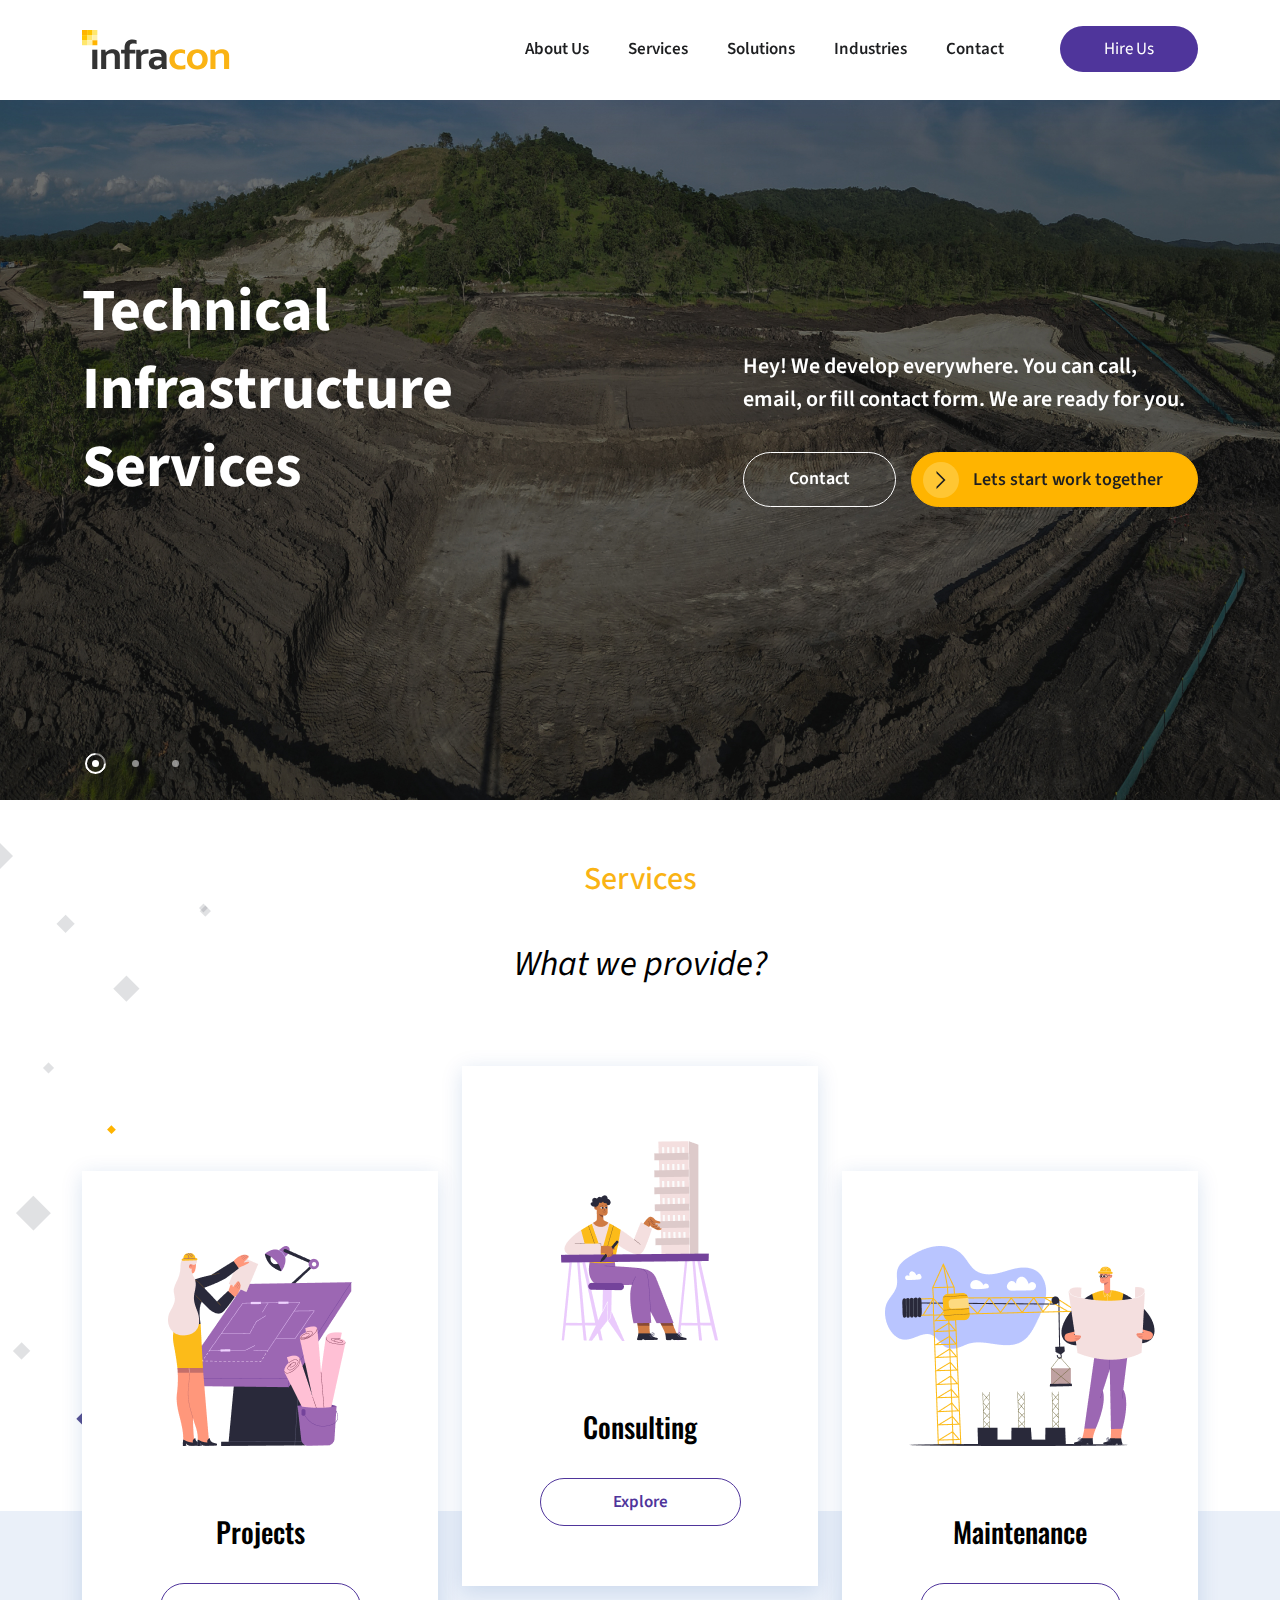
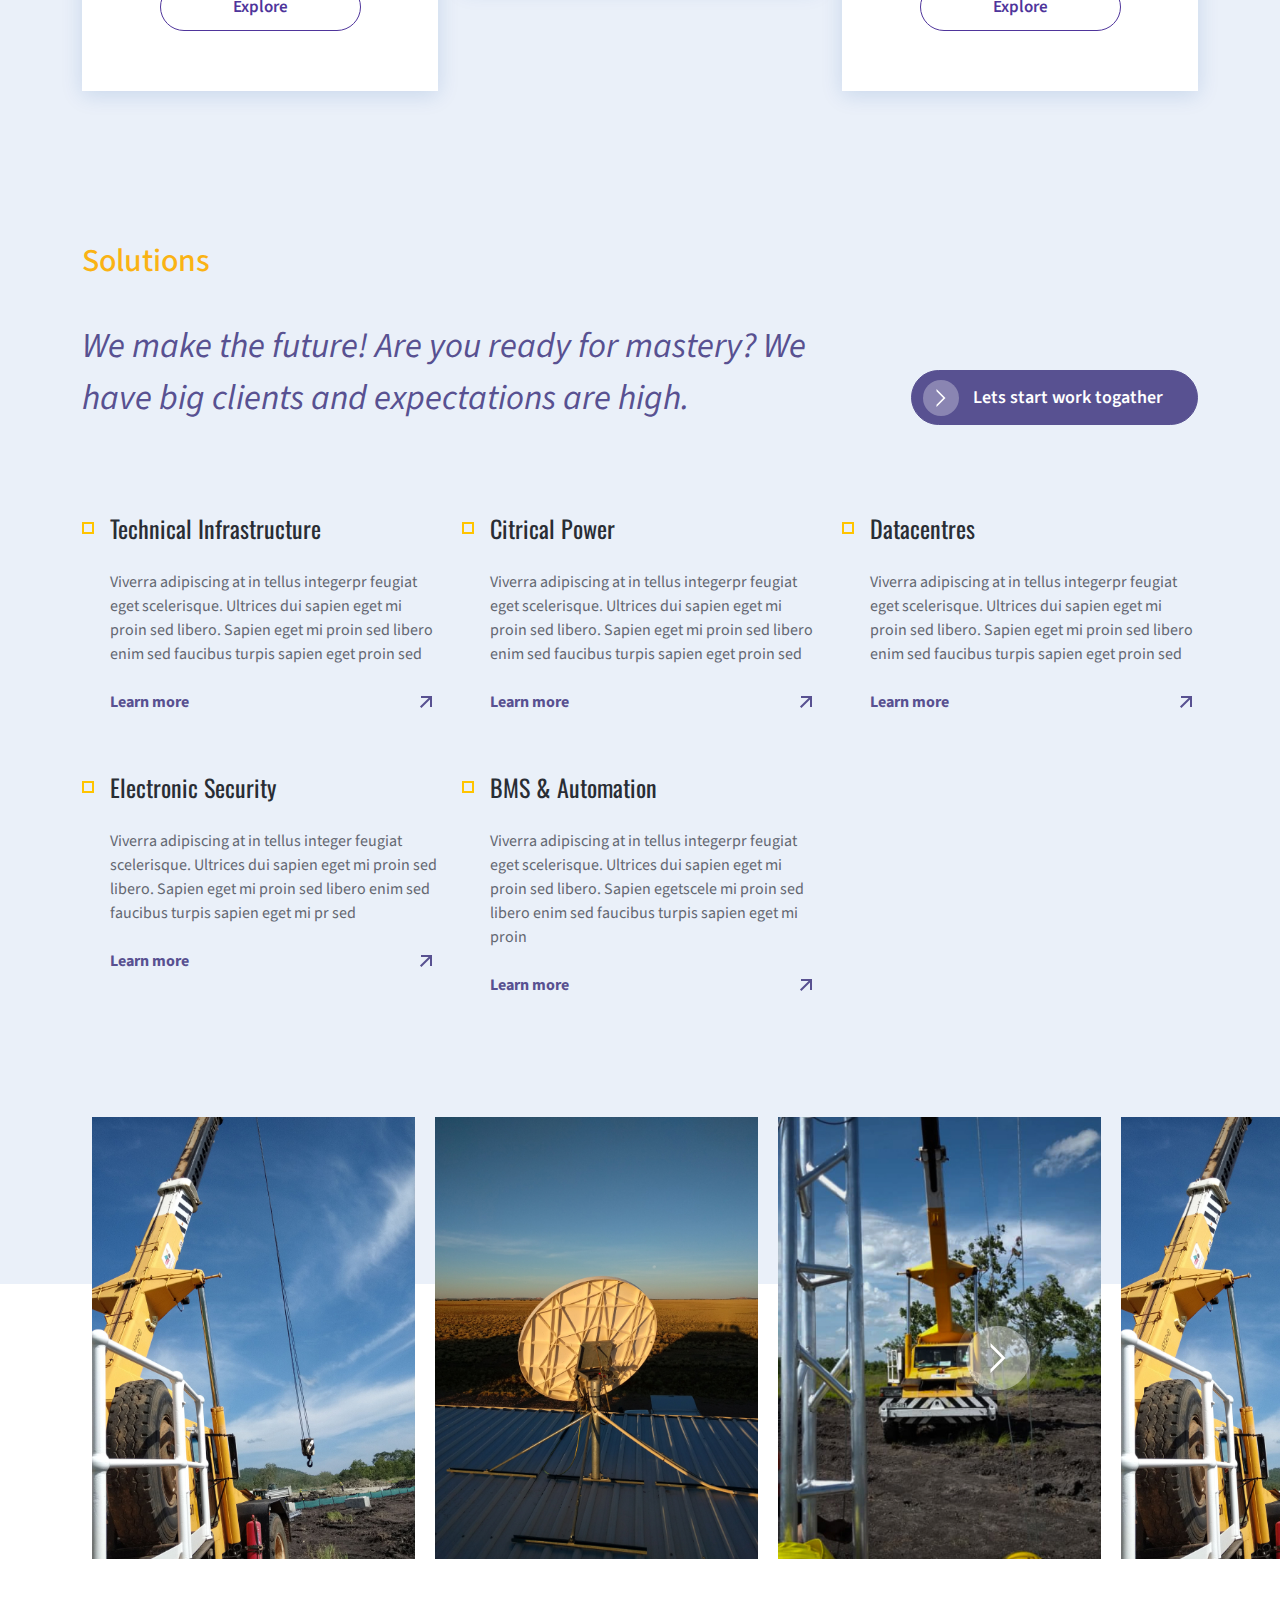
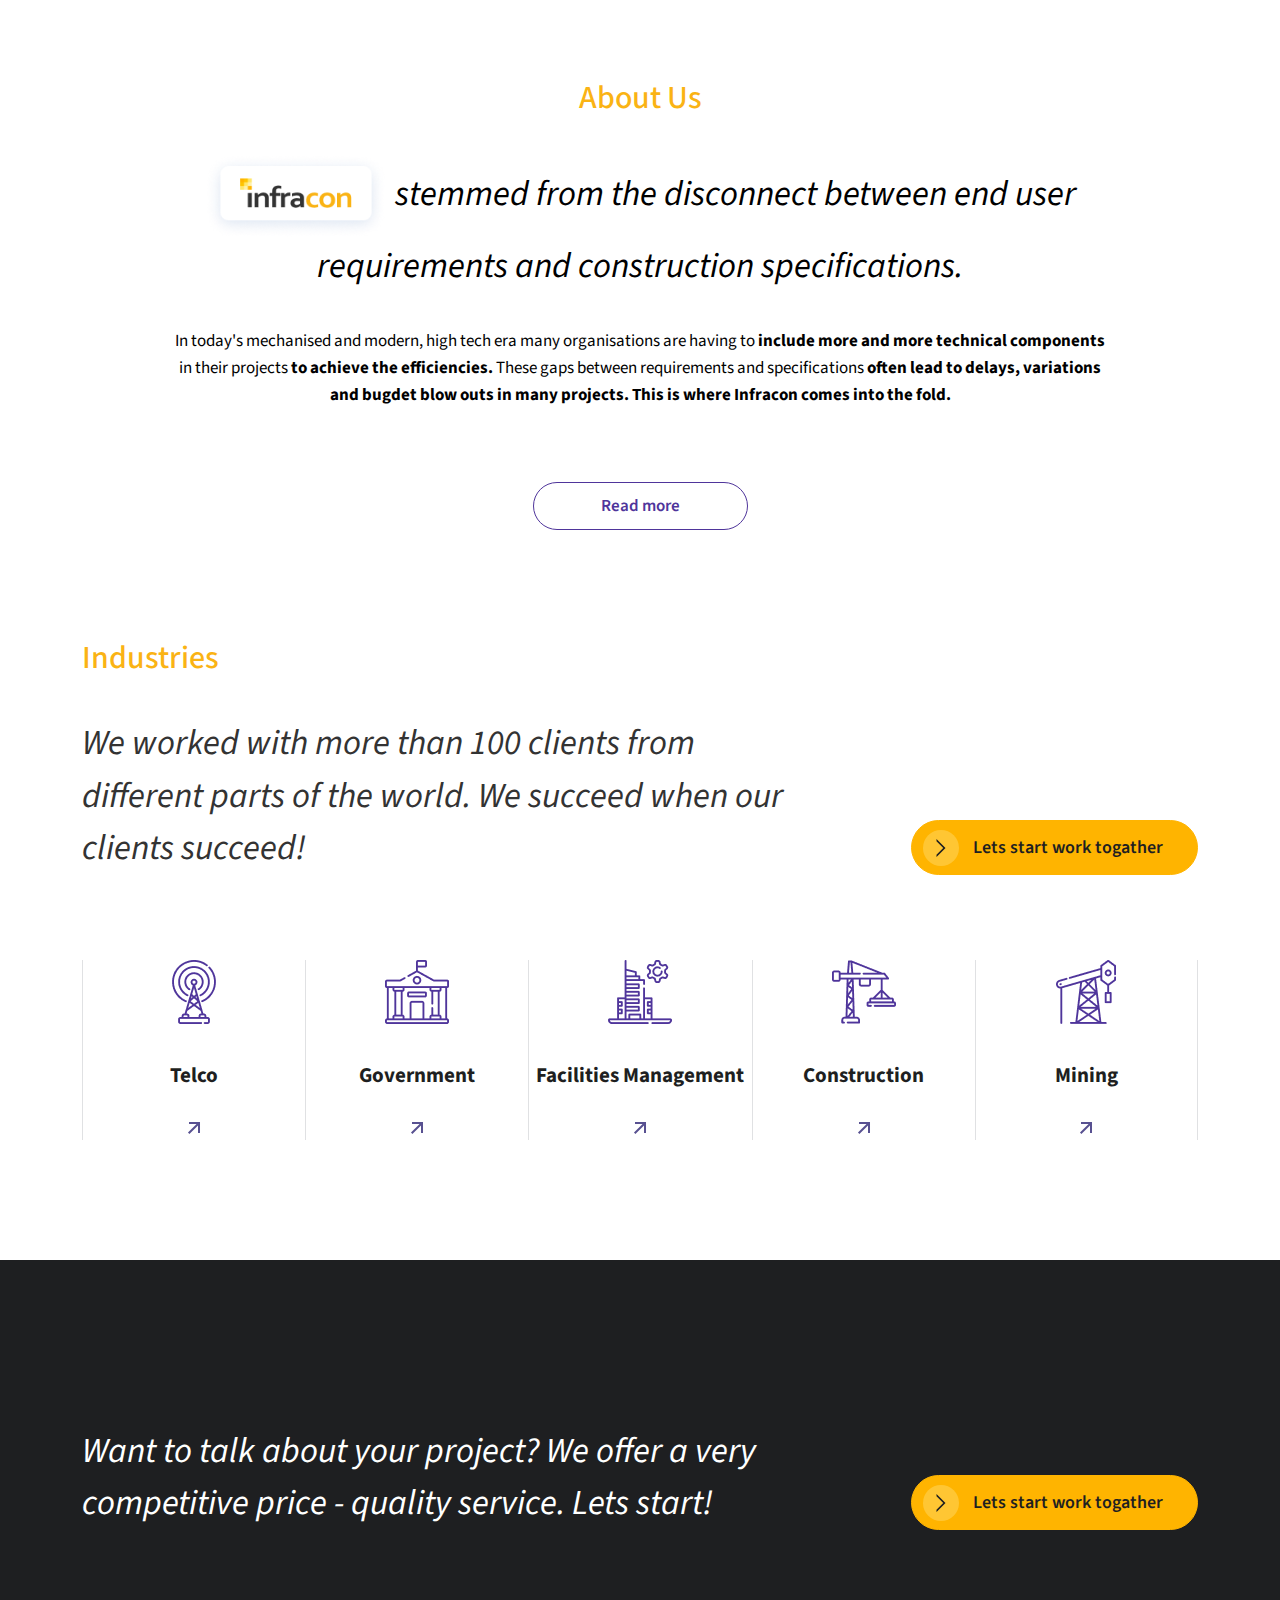
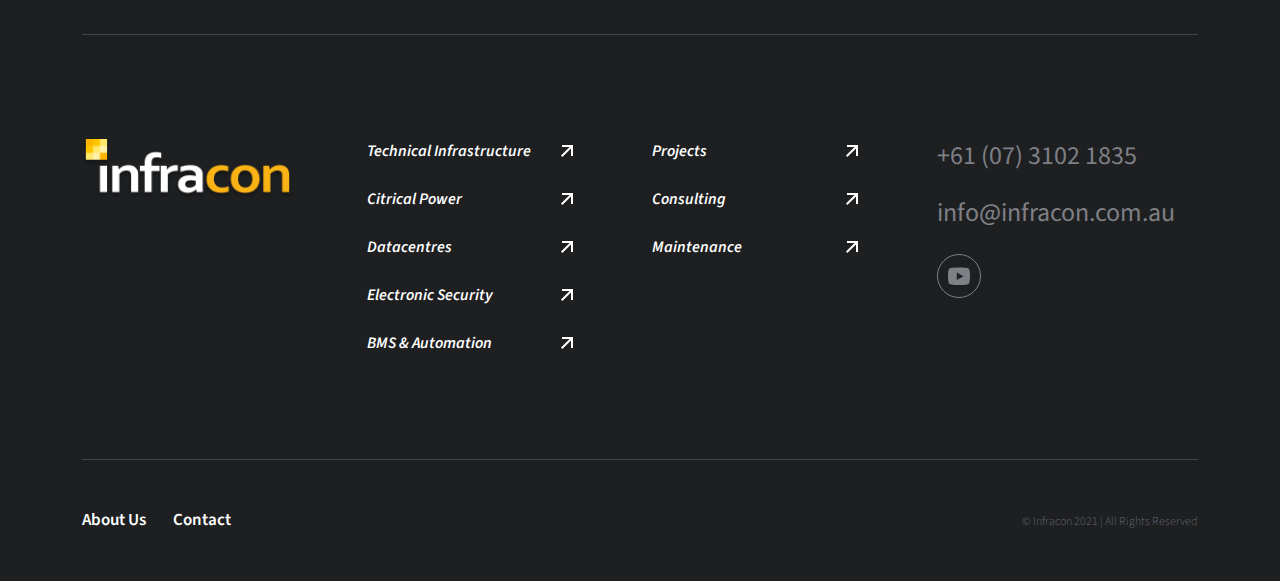
==== commit 8c39ac5a: "added sitemap" ====
--- a/index.html
+++ b/index.html
@@ -18,7 +18,7 @@
       <div class="row align-items-center">
         <div class="col-md-3 col-xl-4">
           <div class="header__logo">
-            <a href="#">
+            <a href="index.html">
               <img src="img/header_logo.svg" alt="logotype">
             </a>
           </div>
@@ -30,11 +30,11 @@
           <div class="header__right">
             <nav class="header__menu">
               <ul class="menu__list">
-                <li><a href="#">About Us</a></li>
+                <li><a href="about.html">About Us</a></li>
                 <li class="menu-dropdown">
                   <a href="#">Services</a>
                   <ul class="dropdown-list">
-                    <li><a href="#">Services</a>
+                    <li>Services
                       <span>
                         We provide Technical Infrastructure Services. Effective work, visible results
                       </span>
@@ -48,7 +48,7 @@
                   <a href="#">Solutions
                     <ul class="dropdown-list">
                       <li>
-                        <a href="#">Solutions</a>
+                        Solutions
                         <span>
                           We provide Technical Infrastructure Services. Effective work, visible results
                         </span>
@@ -64,7 +64,7 @@
                 <li class="menu-dropdown">
                   <a href="#">Industries
                     <ul class="dropdown-list">
-                      <li><a href="#">Industries</a>
+                      <li>Industries
                         <span>
                           We provide Technical Infrastructure Services. Effective work, visible results
                         </span>
@@ -77,7 +77,7 @@
                     </ul>
                   </a>
                 </li>
-                <li><a href="#">Contact</a></li>
+                <li><a href="contact.html">Contact</a></li>
               </ul>
             </nav>
             <div class="header__btn">
@@ -90,6 +90,7 @@
 
     </div>
   </header>  
+
 
 <section class="main">
     <div class="main__bg-slider">
@@ -184,7 +185,9 @@
 
   </section>   
 
+  
 <section class="services">
+  <img src="img/services_pos_item.png" alt="image" class="services__position">
     <div class="container">
       <div class="services__inner">
         <div class="services__title section__title">
@@ -248,6 +251,7 @@
       </div>
     </div>
   </section>  
+
  <section class="solutions">
     <div class="container">
       <div class="solutions__info">
@@ -425,7 +429,7 @@
     </div>
   </section>
 
-<section class="about">
+ <section class="about">
     <div class="container">
       <div class="about__inner">
         <div class="about__title section__title">
@@ -564,7 +568,7 @@
         <div class="row ">
           <div class="col-sm-6 col-lg-3">
             <div class="footer__logo">
-              <a href="#">
+              <a href="index.html">
                 <img src="img/footer_logo.png" alt="logo">
               </a>
             </div>
@@ -673,8 +677,8 @@
       </div>
       <div class="footer__copy">
         <div class="footer__copy-links">
-          <a href="#">About Us</a>
-          <a href="#">Contact</a>
+          <a href="about.html">About Us</a>
+          <a href="contact.html">Contact</a>
         </div>
         <div class="footer__copy-text">
           <span>© Infracon 2021 | All Rights Reserved</span>
--- a/css/style.css
+++ b/css/style.css
@@ -1 +1 @@
-@import url("https://fonts.googleapis.com/css2?family=Oswald:wght@400;600&family=Source+Sans+Pro:ital,wght@0,400;0,600;0,700;1,400&display=swap");html{-webkit-box-sizing:border-box;box-sizing:border-box}*,:after,:before{-webkit-box-sizing:inherit;box-sizing:inherit}body,html{height:100%}a{text-decoration:none}button:focus,input:focus{outline:transparent}li,ul{margin:0;padding:0;list-style:none}h1,h2,h3,h4,h5,h6,li,ol,p,ul{margin:0;padding:0}body{position:relative;overflow-x:hidden;min-width:320px;max-width:100vw;font-family:"Source Sans Pro",sans-serif;font-style:normal;font-weight:normal;background:#fff}.section__title{font-weight:600;font-size:24px;line-height:36px;color:#fab314;text-transform:capitalize}.section__subtitle{font-style:italic;font-weight:normal;font-size:44px;line-height:160%}.yellow-btn{font-weight:600;font-size:18px;line-height:150%;color:#1e1f21;padding:13px 34px 13px 61px;background:#ffb400;border:1px solid #ffb400;-webkit-box-sizing:border-box;box-sizing:border-box;border-radius:50px;position:relative;-webkit-transition:0.3s;transition:0.3s}.yellow-btn:hover{color:#1e1f21;background:rgba(255,180,0,0.8)}.yellow-btn img{position:absolute;left:11px;top:9px;width:36px;height:36px}.violet-btn{font-weight:600;font-size:18px;line-height:150%;color:#fff;padding:13px 34px 13px 61px;background:#585191;border:1px solid #585191;-webkit-box-sizing:border-box;box-sizing:border-box;border-radius:50px;position:relative;-webkit-transition:0.3s;transition:0.3s}.violet-btn:hover{color:#fff;background:rgba(88,81,145,0.8)}.violet-btn img{position:absolute;left:11px;top:9px;width:36px;height:36px}.header{height:100px;display:-webkit-box;display:-ms-flexbox;display:flex;-webkit-box-align:center;-ms-flex-align:center;align-items:center;background-color:#fff;-webkit-filter:drop-shadow(0px 4px 20px rgba(16,77,158,0.15));filter:drop-shadow(0px 4px 20px rgba(16,77,158,0.15))}.header__logo img{width:148px;height:auto}.menu__btn{display:none}.header__menu{padding-right:56px}.header__right{display:-webkit-box;display:-ms-flexbox;display:flex;-webkit-box-pack:end;-ms-flex-pack:end;justify-content:flex-end;-webkit-box-align:center;-ms-flex-align:center;align-items:center}.menu__list li{display:inline-block}.menu__list li+li{padding-left:36px}.menu__list li a{font-weight:600;font-size:17px;line-height:150%;color:#1e1f21;-webkit-transition:0.3s;transition:0.3s}.menu__list li a:hover{color:#4f359b}.header__btn a{font-size:17px;line-height:150%;color:#ffffff;padding:11px 44px;background:#4f359b;-webkit-box-sizing:border-box;box-sizing:border-box;border-radius:25px;-webkit-transition:0.3s;transition:0.3s}.header__btn a:hover{opacity:0.7}.menu-dropdown{position:relative}.menu-dropdown .dropdown-list{display:none;padding:20px 35px;background:#ffffff;width:300px;height:auto;overflow:hidden;position:absolute;z-index:99;top:62px;left:0;-webkit-transition:0.6s;transition:0.6s}.menu-dropdown .dropdown-list a{font-weight:600;font-size:17px;line-height:150%;color:#1e1f21}.menu-dropdown .dropdown-list span{display:block;font-size:14px;line-height:150%;color:#636771;border-bottom:1px solid #636771;padding:12px 0}.menu-dropdown .dropdown-list li{display:block}.menu-dropdown .dropdown-list li+li{padding-top:20px;padding-left:0}.menu-dropdown:hover .dropdown-list{display:block}.main__bg-slider{width:100%}.main__bg-slider img{width:100%;height:700px}.main{position:relative}.content__slider-wrapper{position:absolute;top:0;left:50%;-webkit-transform:translateX(-50%);transform:translateX(-50%)}.main__item{width:100%;background-size:cover;background-repeat:no-repeat;height:700px;padding-top:173px}.main__item-title h1{font-weight:bold;font-size:84px;line-height:140%;color:#ffffff;max-width:577px}.main__item-box{display:-webkit-box;display:-ms-flexbox;display:flex;-webkit-box-pack:end;-ms-flex-pack:end;justify-content:flex-end}.main__box-wrapper{width:455px}.main__item-text{font-weight:600;font-size:22px;line-height:33px;color:#ffffff;margin-bottom:36px}.main__item-links{width:100%;display:-webkit-box;display:-ms-flexbox;display:flex;-webkit-box-pack:justify;-ms-flex-pack:justify;justify-content:space-between}.main__item-contact{font-weight:600;font-size:18px;line-height:150%;color:#ffffff;padding:12px 45px;border:1px solid #ffffff;border-radius:50px;-webkit-transition:0.3s;transition:0.3s}.main__item-contact:hover{color:#fff;background-color:rgba(255,255,255,0.3)}.slick-dots{position:absolute;bottom:0;left:0;height:50px}.slick-dots li{display:inline-block;position:relative;width:20px;height:20px}.slick-dots li+li{margin-left:20px}.slick-dots li button{opacity:0}.slick-dots li:after{position:absolute;content:"";width:7px;height:7px;top:50%;left:50%;background-color:rgba(255,255,255,0.5);border-radius:50%;cursor:pointer}.slick-dots .slick-active:after{background-color:white}.slick-dots .slick-active:before{content:"";position:absolute;top:3px;left:3px;width:21px;height:21px;border-radius:50%;border:2px solid #fff;border-right:2px solid rgba(255,255,255,0.5);-webkit-transform:rotate(-45deg);transform:rotate(-45deg)}.services{padding-top:60px;background:#ffffff}.services__inner{text-align:center}.services__title{margin-bottom:40px}.services__subtitle{color:#000000}.services__item{max-width:453px;width:100%;height:520px;background:#ffffff;-webkit-box-shadow:0px 4px 20px rgba(16,77,158,0.15);box-shadow:0px 4px 20px rgba(16,77,158,0.15);text-align:center}.services__item-img{height:275px;display:-webkit-box;display:-ms-flexbox;display:flex;-webkit-box-align:end;-ms-flex-align:end;align-items:flex-end;-webkit-box-pack:center;-ms-flex-pack:center;justify-content:center;margin-bottom:65px}.services__item-img img{max-width:280px;height:auto}.services__item-name{font-family:"Oswald",sans-serif;font-style:normal;font-weight:500;font-size:28px;line-height:42px;color:#000000;margin-bottom:42px}.services__item-btn a{padding:11px 72px;font-weight:600;font-size:17px;line-height:150%;color:#4f359b;border:1px solid #4f359b;border-radius:25px;-webkit-transition:0.3s;transition:0.3s}.services__item-btn a:hover{background:#4f359b;color:#fff}.item__wrapper{position:relative;height:520px}.item:nth-child(2n) .services__item{position:absolute;top:75px}.item:nth-child(odd) .services__item{position:absolute;top:180px}.solutions{padding-top:300px;padding-bottom:65px;background-color:#eaf0f9}.solutions__info{margin-bottom:85px;min-height:214px}.solutions__title{margin-bottom:40px}.solutions__subtitle{max-width:1020px;color:#585191}.solutions__btn{height:214px;display:-webkit-box;display:-ms-flexbox;display:flex;-webkit-box-align:end;-ms-flex-align:end;align-items:end;-webkit-box-pack:end;-ms-flex-pack:end;justify-content:end}.solutions__item{padding-left:28px;position:relative;margin-bottom:55px;max-width:453px}.solutions__item:before{content:"";position:absolute;top:12px;left:0;width:12px;height:12px;border:2px solid #ffc400}.solutions__item-title{font-family:"Oswald",sans-serif;font-style:normal;font-weight:normal;font-size:24px;line-height:150%;color:#292d34;margin-bottom:24px}.solutions__item-text{font-size:16px;line-height:150%;color:#636771;margin-bottom:24px}.solutions__item-btn{display:-webkit-box;display:-ms-flexbox;display:flex;-webkit-box-align:center;-ms-flex-align:center;align-items:center;-webkit-box-pack:justify;-ms-flex-pack:justify;justify-content:space-between}.solutions__item-btn:hover img{-webkit-transform:rotate(45deg);transform:rotate(45deg)}.solutions__item-btn:hover span{opacity:0.7}.solutions__item-btn img{width:24px;height:24px;background-repeat:no-repeat;background-size:cover;-webkit-transition:all 0.3s;transition:all 0.3s}.solutions__item-btn span{font-weight:700;font-size:16px;line-height:150%;color:#585191;-webkit-transition:all 0.3s;transition:all 0.3s}.slider{background-color:#eaf0f9;position:relative}.slider:after{content:"";position:absolute;width:100%;height:275px;bottom:0px;background-color:#fff}.slider__inner{position:relative;z-index:3}.slider__item a{width:453px}.slider__item img{width:100%;height:auto;padding:0 10px;background-size:cover}.slider_next{position:absolute;outline:none;border:none;top:45%;right:20%;width:84px;height:84px;z-index:5;background:none;background-image:url(../img/arrow.png)}.about{background-color:#fff}.about__inner{padding:120px 0;text-align:center;max-width:937px;margin:0 auto}.about__title{margin-bottom:36px}.about__subtitle{color:#000000;margin-bottom:35px}.about__subtitle img{float:inherit;width:184px;height:auto}.about__text{margin-bottom:84px;font-size:17px;line-height:160%;color:#000000}.about__btn a{font-weight:600;font-size:17px;line-height:150%;color:#4f359b;border:1px solid #4f359b;padding:11px 67px;border-radius:25px;margin:0 auto;-webkit-transition:0.3s;transition:0.3s}.about__btn a:hover{background:#4f359b;color:#fff}.industries{padding-bottom:120px}.industries__info{margin-bottom:85px;min-height:214px}.industries__title{margin-bottom:40px}.industries__subtitle{max-width:1020px;color:#333333}.industries__btn{height:214px;display:-webkit-box;display:-ms-flexbox;display:flex;-webkit-box-align:end;-ms-flex-align:end;align-items:end;-webkit-box-pack:end;-ms-flex-pack:end;justify-content:end}.industries__content{display:-webkit-box;display:-ms-flexbox;display:flex;-ms-flex-wrap:wrap;flex-wrap:wrap}.industries__item{text-align:center;width:20%;border-left:1px solid rgba(99,103,113,0.2)}.industries__item .industries__item-link{-webkit-transition:0.3s;transition:0.3s}.industries__item:last-child{border-right:1px solid rgba(99,103,113,0.2)}.industries__item:hover .industries__item-link{-webkit-transform:rotate(45deg);transform:rotate(45deg)}.industries__item-img{margin-bottom:36px}.industries__item-img img{width:64px;height:auto;margin:0 auto}.industries__item-name{font-weight:bold;font-size:21px;line-height:150%;color:#1e1f21;margin-bottom:23px}.industries__item-link img{width:24px;height:auto}.footer{padding-top:130px;background:#1e1f21}.footer__info{margin-bottom:104px}.footer__subtitle{color:#ffffff;max-width:1000px}.footer__btn{height:140px;display:-webkit-box;display:-ms-flexbox;display:flex;-webkit-box-align:end;-ms-flex-align:end;align-items:end;-webkit-box-pack:end;-ms-flex-pack:end;justify-content:end}.footer__content{padding:104px 0;border-top:1px solid rgba(99,103,113,0.5);border-bottom:1px solid rgba(99,103,113,0.5)}.footer__logo img{width:211px;height:auto;background-size:cover}.footer__services,.footer__solutions{width:212px}.footer__services li+li,.footer__solutions li+li{padding-top:24px}.footer__services a,.footer__solutions a{width:100%;display:-webkit-box;display:-ms-flexbox;display:flex;-webkit-box-pack:justify;-ms-flex-pack:justify;justify-content:space-between;font-style:italic;font-weight:600;font-size:16px;line-height:150%;color:#ffffff;-webkit-transition:0.3s;transition:0.3s}.footer__services a:hover,.footer__solutions a:hover{color:#7d6f86}.footer__services a:hover svg path,.footer__solutions a:hover svg path{fill:#7d6f86}.footer__services img,.footer__solutions img{width:24px;height:24px}.footer__contacts a{font-size:34px;line-height:150%;color:#7e8086;-webkit-transition:0.3s;transition:0.3s}.footer__contacts a:hover{color:#7d6f86}.footer__mail,.footer__phone{margin-bottom:24px}.footer__youtube{-webkit-transition:0.3s;transition:0.3s}.footer__youtube:hover svg path{fill:#7d6f86}.footer__youtube:hover svg circle{stroke:#7d6f86}.footer__copy{padding:48px 0;display:-webkit-box;display:-ms-flexbox;display:flex;-webkit-box-pack:justify;-ms-flex-pack:justify;justify-content:space-between}.footer__copy a{font-weight:600;font-size:17px;line-height:150%;color:#ffffff;-webkit-transition:0.3s;transition:0.3s}.footer__copy a+a{padding-left:24px}.footer__copy a:hover{color:#7d6f86}.footer__copy span{font-weight:300;font-size:12px;line-height:150%;color:#636771}.back-top{position:fixed;z-index:99;bottom:40px;right:70px;display:none}@media (min-width:1500px){.container{max-width:1450px}}@media (max-width:1399.8px){.main__item-title h1{font-size:60px;line-height:130%}.section__subtitle{font-size:35px;line-height:150%}.footer__contacts a{font-size:26px;line-height:130%}}@media (max-width:1199.8px){.slider_next{top:35%}.industries__item-name{font-size:16px;line-height:150%}}@media (max-width:991.8px){.menu__btn{display:block;background-color:transparent;border:none;position:absolute;top:40px;right:30px;z-index:50}.menu__btn:after,.menu__btn:before{content:"";width:26px;height:3px;border-radius:1px;background-color:#000;margin-bottom:5px;display:block;-webkit-transition:all 0.5s;transition:all 0.5s}.menu__btn-line{background-color:#000;width:26px;height:3px;display:block;margin-bottom:6px;-webkit-transition:0.5s;transition:0.5s;opacity:1}.menu__btn.menu__btn--active .menu__btn-line{-webkit-transition:opacity 0s;transition:opacity 0s;opacity:0}.menu__btn.menu__btn--active:after{-webkit-transform:translateY(-6px) rotate(-135deg);transform:translateY(-6px) rotate(-135deg)}.menu__btn.menu__btn--active:before{-webkit-transform:translateY(11px) rotate(135deg);transform:translateY(11px) rotate(135deg)}.menu__list{text-align:center;position:fixed;left:0;top:0;right:0;height:100vh;background:rgba(255,255,255,0.95);z-index:22;display:-webkit-box;display:-ms-flexbox;display:flex;padding-top:90px;-webkit-box-orient:vertical;-webkit-box-direction:normal;-ms-flex-direction:column;flex-direction:column;-webkit-box-pack:start;-ms-flex-pack:start;justify-content:flex-start;-webkit-transform:translateX(-150%);transform:translateX(-150%);-webkit-transition:all 0.8s;transition:all 0.8s}.menu__list li{padding-top:50px}.menu__list li+li{padding-left:0px}.menu__list--active{-webkit-transform:translateX(0%);transform:translateX(0%)}.menu-dropdown .dropdown-list{width:100%;top:78px;left:0}.header__btn{display:none}.main__item-box{-webkit-box-pack:start;-ms-flex-pack:start;justify-content:flex-start}.main__item-title{margin-bottom:30px}.services__inner-items{margin-top:40px}.item:nth-child(2n) .services__item{position:static}.item:nth-child(odd) .services__item{position:static}.item{margin-bottom:30px}.solutions{padding-top:70px}.solutions__btn{height:100px}.solutions__info{margin-bottom:70px}.slider__wrapper{padding-left:0}.about__inner{padding:80px 0}.industries{padding-bottom:90px}.industries__info{margin-bottom:70px}.industries__item{width:30%;margin-bottom:30px}.industries__item:nth-child(3){border-right:1px solid rgba(99,103,113,0.2)}.industries__content{-webkit-box-pack:center;-ms-flex-pack:center;justify-content:center}.industries__btn{height:100px}.footer{padding-top:70px}.footer__info{margin-bottom:70px}.footer__btn{height:100px}.footer__content{padding:70px 0}.footer__solutions{margin-bottom:20px}.footer__services,.footer__solutions{width:100%}}@media (max-width:767.8px){.main__item{padding-top:70px}.main__bg-slider img{height:578px}.content__slider-wrapper{position:absolute;top:0;left:0;width:100%;-webkit-transform:none;transform:none}.main__item{height:578px}.services__item{max-width:100%}.solutions__item{margin-bottom:45px}.solutions{padding-bottom:30px}.slider:after{height:140px}.about__title{margin-bottom:30px}.about__text{margin-bottom:60px}.industries__item{width:50%;margin-bottom:20px}.industries__item:nth-child(3){border-right:none}.industries__item:nth-child(2n){border-right:1px solid rgba(99,103,113,0.2)}.section__subtitle{font-size:28px;line-height:130%}.footer__info{margin-bottom:30px}.footer__content{padding:50px 0}}@media (max-width:575.8px){.main__item{padding-top:60px}.main__bg-slider img{height:500px}.main__item-title{margin-bottom:20px}.main__box-wrapper{width:100%}.main__item-text{font-size:20px;line-height:31px;margin-bottom:30px}.main__item-title h1{font-size:50px;line-height:120%}.main__item-btn{margin-bottom:20px}.main__item-links{-webkit-box-orient:vertical;-webkit-box-direction:reverse;-ms-flex-direction:column-reverse;flex-direction:column-reverse;width:300px}.solutions{padding-bottom:10px}.solutions__info{margin-bottom:60px}.solutions__item{margin:0 auto 35px}.solutions__btn{-webkit-box-pack:center;-ms-flex-pack:center;justify-content:center}.back-top{right:40px}.about__inner{padding:60px 0}.about__btn a{padding:11px 100px}.industries__info{margin-bottom:60px}.industries{padding-bottom:50px}.industries__btn{-webkit-box-pack:center;-ms-flex-pack:center;justify-content:center}.industries__item{width:100%;border:none}.industries__item:last-child,.industries__item:nth-child(2n){border:none}.section__subtitle{font-size:25px}.footer__btn{-webkit-box-pack:center;-ms-flex-pack:center;justify-content:center}.footer__logo{margin-bottom:30px}.footer__services,.footer__solutions{margin-bottom:30px}}@media (max-width:460px){.main__item-text{margin-bottom:25px}.main__bg-slider img{height:430px}.main__item{height:430px}.main__item-title h1{font-size:38px;line-height:110%}.footer{padding-top:50px}.footer__copy{padding:25px 0;-webkit-box-align:center;-ms-flex-align:center;align-items:center}.footer__copy-links a{display:block}.footer__copy-links a+a{padding-left:0;padding-top:5px}}@media (max-width:425px){.main__item-btn{margin-bottom:15px}.main__item-title h1{font-size:35px}.main__item-text{font-size:18px;line-height:30px;margin-bottom:10px}.slider__item img{padding:0px 20px}.main__item-links{width:100%}}+@import url("https://fonts.googleapis.com/css2?family=Oswald:wght@400;600&family=Source+Sans+Pro:ital,wght@0,400;0,600;0,700;1,400&display=swap");html{-webkit-box-sizing:border-box;box-sizing:border-box}*,:after,:before{-webkit-box-sizing:inherit;box-sizing:inherit}body,html{height:100%}a{text-decoration:none}button:focus,input:focus{outline:transparent}li,ul{margin:0;padding:0;list-style:none}h1,h2,h3,h4,h5,h6,li,ol,p,ul{margin:0;padding:0}body{position:relative;overflow-x:hidden;min-width:320px;max-width:100vw;font-family:"Source Sans Pro",sans-serif;font-style:normal;font-weight:normal;background:#fff}.section__title{font-weight:600;font-size:24px;line-height:36px;color:#fab314;text-transform:capitalize}.section__subtitle{font-style:italic;font-weight:normal;font-size:44px;line-height:160%}.yellow-btn{font-weight:600;font-size:18px;line-height:150%;color:#1e1f21;padding:13px 34px 13px 61px;background:#ffb400;border:1px solid #ffb400;-webkit-box-sizing:border-box;box-sizing:border-box;border-radius:50px;position:relative;-webkit-transition:0.3s;transition:0.3s}.yellow-btn:hover{color:#1e1f21;background:rgba(255,180,0,0.8)}.yellow-btn img{position:absolute;left:11px;top:9px;width:36px;height:36px}.violet-btn{font-weight:600;font-size:18px;line-height:150%;color:#fff;padding:13px 34px 13px 61px;background:#585191;border:1px solid #585191;-webkit-box-sizing:border-box;box-sizing:border-box;border-radius:50px;position:relative;-webkit-transition:0.3s;transition:0.3s}.violet-btn:hover{color:#fff;background:rgba(88,81,145,0.8)}.violet-btn img{position:absolute;left:11px;top:9px;width:36px;height:36px}.header{height:100px;display:-webkit-box;display:-ms-flexbox;display:flex;-webkit-box-align:center;-ms-flex-align:center;align-items:center;background-color:#fff;-webkit-filter:drop-shadow(0px 4px 20px rgba(16,77,158,0.15));filter:drop-shadow(0px 4px 20px rgba(16,77,158,0.15));position:relative;z-index:90}.header__logo img{width:148px;height:auto}.menu__btn{display:none}.header__menu{padding-right:56px}.header__right{display:-webkit-box;display:-ms-flexbox;display:flex;-webkit-box-pack:end;-ms-flex-pack:end;justify-content:flex-end;-webkit-box-align:center;-ms-flex-align:center;align-items:center}.menu__list li{display:inline-block}.menu__list li+li{padding-left:36px}.menu__list li a{font-weight:600;font-size:17px;line-height:150%;color:#1e1f21;-webkit-transition:0.3s;transition:0.3s}.menu__list li a:hover{color:#4f359b}.header__btn a{font-size:17px;line-height:150%;color:#ffffff;padding:11px 44px;background:#4f359b;-webkit-box-sizing:border-box;box-sizing:border-box;border-radius:25px;-webkit-transition:0.3s;transition:0.3s;position:relative;z-index:4}.header__btn a:hover{opacity:0.7}.menu-dropdown{position:relative}.menu-dropdown .dropdown-list{display:none;padding:40px 35px 20px;background:#ffffff;width:300px;height:auto;overflow:hidden;position:absolute;z-index:3;top:20px;left:0;font-weight:600;font-size:17px;line-height:150%;color:#1e1f21;-webkit-transition:0.6s;transition:0.6s;cursor:default}.menu-dropdown .dropdown-list:hover{display:block}.menu-dropdown .dropdown-list a{font-weight:600;font-size:17px;line-height:150%;color:#1e1f21}.menu-dropdown .dropdown-list span{cursor:default;display:block;font-size:14px;line-height:150%;color:#636771;border-bottom:1px solid #636771;padding:12px 0}.menu-dropdown .dropdown-list li{display:block}.menu-dropdown .dropdown-list li+li{padding-top:20px;padding-left:0}.menu-dropdown:hover .dropdown-list{display:block}.main__bg-slider{width:100%}.main__bg-slider img{width:100%;height:700px}.main{position:relative;z-index:2}.content__slider-wrapper{position:absolute;top:0;left:50%;-webkit-transform:translateX(-50%);transform:translateX(-50%)}.main__item{width:100%;background-size:cover;background-repeat:no-repeat;height:700px;padding-top:173px}.main__item-title h1{font-weight:bold;font-size:84px;line-height:140%;color:#ffffff;max-width:577px}.main__item-box{display:-webkit-box;display:-ms-flexbox;display:flex;-webkit-box-pack:end;-ms-flex-pack:end;justify-content:flex-end}.main__box-wrapper{width:100%;max-width:455px}.main__item-text{font-weight:600;font-size:22px;line-height:33px;color:#ffffff;margin-bottom:36px}.main__item-links{width:100%;display:-webkit-box;display:-ms-flexbox;display:flex;-webkit-box-pack:justify;-ms-flex-pack:justify;justify-content:space-between}.main__item-contact{font-weight:600;font-size:18px;line-height:150%;color:#ffffff;padding:12px 45px;border:1px solid #ffffff;border-radius:50px;-webkit-transition:0.3s;transition:0.3s}.main__item-contact:hover{color:#fff;background-color:rgba(255,255,255,0.3)}.slick-dots{position:absolute;bottom:0;left:0;height:50px}.slick-dots li{display:inline-block;position:relative;width:20px;height:20px}.slick-dots li+li{margin-left:20px}.slick-dots li button{opacity:0}.slick-dots li:after{position:absolute;content:"";width:7px;height:7px;top:50%;left:50%;background-color:rgba(255,255,255,0.5);border-radius:50%;cursor:pointer}.slick-dots .slick-active:after{background-color:white}.slick-dots .slick-active:before{content:"";position:absolute;top:3px;left:3px;width:21px;height:21px;border-radius:50%;border:2px solid #fff;border-right:2px solid rgba(255,255,255,0.5);-webkit-transform:rotate(-45deg);transform:rotate(-45deg)}.services{padding-top:60px;background:#ffffff;position:relative}.services__position{position:absolute;top:-450px;left:0}.services__inner{text-align:center}.services__title{margin-bottom:40px}.services__subtitle{color:#000000}.services__item{max-width:453px;width:100%;height:520px;background:#ffffff;-webkit-box-shadow:0px 4px 20px rgba(16,77,158,0.15);box-shadow:0px 4px 20px rgba(16,77,158,0.15);text-align:center}.services__item-img{height:275px;display:-webkit-box;display:-ms-flexbox;display:flex;-webkit-box-align:end;-ms-flex-align:end;align-items:flex-end;-webkit-box-pack:center;-ms-flex-pack:center;justify-content:center;margin-bottom:65px}.services__item-img img{max-width:280px;height:auto}.services__item-name{font-family:"Oswald",sans-serif;font-style:normal;font-weight:500;font-size:28px;line-height:42px;color:#000000;margin-bottom:42px}.services__item-btn a{padding:11px 72px;font-weight:600;font-size:17px;line-height:150%;color:#4f359b;border:1px solid #4f359b;border-radius:25px;-webkit-transition:0.3s;transition:0.3s}.services__item-btn a:hover{background:#4f359b;color:#fff}.item__wrapper{position:relative;height:520px}.item:nth-child(2n) .services__item{position:absolute;top:75px}.item:nth-child(odd) .services__item{position:absolute;top:180px}.solutions{padding-top:300px;padding-bottom:65px;background-color:#eaf0f9}.solutions__info{margin-bottom:85px;min-height:214px}.solutions__title{margin-bottom:40px}.solutions__subtitle{max-width:1020px;color:#585191}.solutions__btn{height:214px;display:-webkit-box;display:-ms-flexbox;display:flex;-webkit-box-align:end;-ms-flex-align:end;align-items:end;-webkit-box-pack:end;-ms-flex-pack:end;justify-content:end}.solutions__item{padding-left:28px;position:relative;margin-bottom:55px;max-width:453px}.solutions__item:before{content:"";position:absolute;top:12px;left:0;width:12px;height:12px;border:2px solid #ffc400}.solutions__item-title{font-family:"Oswald",sans-serif;font-style:normal;font-weight:normal;font-size:24px;line-height:150%;color:#292d34;margin-bottom:24px}.solutions__item-text{font-size:16px;line-height:150%;color:#636771;margin-bottom:24px}.solutions__item-btn{display:-webkit-box;display:-ms-flexbox;display:flex;-webkit-box-align:center;-ms-flex-align:center;align-items:center;-webkit-box-pack:justify;-ms-flex-pack:justify;justify-content:space-between}.solutions__item-btn:hover img{-webkit-transform:rotate(45deg);transform:rotate(45deg)}.solutions__item-btn:hover span{opacity:0.7}.solutions__item-btn img{width:24px;height:24px;background-repeat:no-repeat;background-size:cover;-webkit-transition:all 0.3s;transition:all 0.3s}.solutions__item-btn span{font-weight:700;font-size:16px;line-height:150%;color:#585191;-webkit-transition:all 0.3s;transition:all 0.3s}.slider{background-color:#eaf0f9;position:relative}.slider:after{content:"";position:absolute;width:100%;height:275px;bottom:0px;background-color:#fff}.slider__inner{position:relative;z-index:3}.slider__item a{width:453px}.slider__item img{width:100%;height:auto;padding:0 10px;background-size:cover}.slider_next{position:absolute;outline:none;border:none;top:45%;right:20%;width:84px;height:84px;z-index:5;background:none;background-image:url(../img/arrow.png)}.about{background-color:#fff}.about__inner{padding:120px 0;text-align:center;max-width:937px;margin:0 auto}.about__title{margin-bottom:36px}.about__subtitle{color:#000000;margin-bottom:35px}.about__subtitle img{float:inherit;width:184px;height:auto}.about__text{margin-bottom:84px;font-size:17px;line-height:160%;color:#000000}.about__btn a{font-weight:600;font-size:17px;line-height:150%;color:#4f359b;border:1px solid #4f359b;padding:11px 67px;border-radius:25px;margin:0 auto;-webkit-transition:0.3s;transition:0.3s}.about__btn a:hover{background:#4f359b;color:#fff}.industries{padding-bottom:120px}.industries__info{margin-bottom:85px;min-height:214px}.industries__title{margin-bottom:40px}.industries__subtitle{max-width:1020px;color:#333333}.industries__btn{height:214px;display:-webkit-box;display:-ms-flexbox;display:flex;-webkit-box-align:end;-ms-flex-align:end;align-items:end;-webkit-box-pack:end;-ms-flex-pack:end;justify-content:end}.industries__content{display:-webkit-box;display:-ms-flexbox;display:flex;-ms-flex-wrap:wrap;flex-wrap:wrap}.industries__item{text-align:center;width:20%;border-left:1px solid rgba(99,103,113,0.2)}.industries__item .industries__item-link{-webkit-transition:0.3s;transition:0.3s}.industries__item:last-child{border-right:1px solid rgba(99,103,113,0.2)}.industries__item:hover .industries__item-link{-webkit-transform:rotate(45deg);transform:rotate(45deg)}.industries__item-img{margin-bottom:36px}.industries__item-img img{width:64px;height:auto;margin:0 auto}.industries__item-name{font-weight:bold;font-size:21px;line-height:150%;color:#1e1f21;margin-bottom:23px}.industries__item-link img{width:24px;height:auto}.footer{padding-top:130px;background:#1e1f21}.footer__info{margin-bottom:104px}.footer__subtitle{color:#ffffff;max-width:1000px}.footer__btn{height:140px;display:-webkit-box;display:-ms-flexbox;display:flex;-webkit-box-align:end;-ms-flex-align:end;align-items:end;-webkit-box-pack:end;-ms-flex-pack:end;justify-content:end}.footer__content{padding:104px 0;border-top:1px solid rgba(99,103,113,0.5);border-bottom:1px solid rgba(99,103,113,0.5)}.footer__logo img{width:211px;height:auto;background-size:cover}.footer__services,.footer__solutions{width:212px}.footer__services li+li,.footer__solutions li+li{padding-top:24px}.footer__services a,.footer__solutions a{width:100%;display:-webkit-box;display:-ms-flexbox;display:flex;-webkit-box-pack:justify;-ms-flex-pack:justify;justify-content:space-between;font-style:italic;font-weight:600;font-size:16px;line-height:150%;color:#ffffff;-webkit-transition:0.3s;transition:0.3s}.footer__services a:hover,.footer__solutions a:hover{color:#7d6f86}.footer__services a:hover svg path,.footer__solutions a:hover svg path{fill:#7d6f86}.footer__services img,.footer__solutions img{width:24px;height:24px}.footer__contacts a{font-size:34px;line-height:150%;color:#7e8086;-webkit-transition:0.3s;transition:0.3s}.footer__contacts a:hover{color:#7d6f86}.footer__mail,.footer__phone{margin-bottom:24px}.footer__youtube{-webkit-transition:0.3s;transition:0.3s}.footer__youtube:hover svg path{fill:#7d6f86}.footer__youtube:hover svg circle{stroke:#7d6f86}.footer__copy{padding:48px 0;display:-webkit-box;display:-ms-flexbox;display:flex;-webkit-box-pack:justify;-ms-flex-pack:justify;justify-content:space-between}.footer__copy a{font-weight:600;font-size:17px;line-height:150%;color:#ffffff;-webkit-transition:0.3s;transition:0.3s}.footer__copy a+a{padding-left:24px}.footer__copy a:hover{color:#7d6f86}.footer__copy span{font-weight:300;font-size:12px;line-height:150%;color:#636771}.back-top{position:fixed;z-index:99;bottom:40px;right:70px;display:none}.about-main{padding:78px 0 0px}.about-main__info{margin-bottom:108px;min-height:214px}.about-main__title{margin-bottom:40px}.about-main__subtitle{max-width:1020px;color:#333333}.about-main__btn{height:214px;display:-webkit-box;display:-ms-flexbox;display:flex;-webkit-box-align:end;-ms-flex-align:end;align-items:end;-webkit-box-pack:end;-ms-flex-pack:end;justify-content:end;position:relative}.about-main__image{position:absolute;bottom:54px;right:60px;width:210px;height:auto}.about-main__bg{background-attachment:fixed,fixed;width:100%;height:600px;background-repeat:no-repeat;background-size:cover;background-position:center}.about-info{padding:108px 0 120px;position:relative}.about-info .about-info__pos{position:absolute;width:100%;height:auto;bottom:-400px;left:0}.about-info__text{margin-bottom:130px}.about-info__text p{font-size:17px;line-height:160%;color:#292d34}.about-info__text p:first-child{margin-bottom:30px}.about-info__img{position:relative}.about-info__img img{width:542px;background-size:cover}.about-info__content{width:100%;display:-webkit-box;display:-ms-flexbox;display:flex;-webkit-box-pack:justify;-ms-flex-pack:justify;justify-content:space-between}.about-info__title{padding-top:25px;max-width:330px;color:#1e1f21}.about-info__title h2{font-style:italic;font-weight:normal;font-size:44px;line-height:150%}.about-info__list{width:453px}.about-info__list li{width:100%;padding-left:35px;position:relative}.about-info__list li svg{position:absolute;top:0;left:0}.about-info__list li+li{margin-top:50px}.about-info__list span{font-size:17px;line-height:150%;color:#636771}.about-info__slider{background-color:#fff}.about-contact{padding:150px 0}.about-contact__inner{max-width:900px;margin:0 auto;text-align:center}.about-contact__subtitle{margin-bottom:48px;line-height:140%}.about-contact__subtitle img{float:inherit;width:184px;height:auto}.about-contact__text{font-size:17px;line-height:160%;color:#292d34;margin:0 auto 48px;max-width:450px}.about-contact__form{max-width:695px;margin:0 auto;width:100%}.about-contact__form input{width:100%;padding:18px;font-style:italic;font-weight:normal;font-size:17px;line-height:160%;background:#eaf0f9;border-radius:10px;border:none;margin-bottom:48px}.about-contact__form input::-webkit-input-placeholder{color:rgba(60,87,126,0.4)}.about-contact__form input::-moz-placeholder{color:rgba(60,87,126,0.4)}.about-contact__form input:-ms-input-placeholder{color:rgba(60,87,126,0.4)}.about-contact__form input::-ms-input-placeholder{color:rgba(60,87,126,0.4)}.about-contact__form input::placeholder{color:rgba(60,87,126,0.4)}.about-contact__form input:focus::-webkit-input-placeholder{opacity:0}.about-contact__form input:focus::-moz-placeholder{opacity:0}.about-contact__form input:focus:-ms-input-placeholder{opacity:0}.about-contact__form input:focus::-ms-input-placeholder{opacity:0}.about-contact__form input:focus::placeholder{opacity:0}.about-contact__btn{background:#4f359b;border:1px solid #4f359b;-webkit-box-sizing:border-box;box-sizing:border-box;border-radius:30px;font-weight:600;font-size:18px;line-height:150%;color:#ffffff;padding:14px 59px 14px 86px;border:none;position:relative;-webkit-transition:0.3s;transition:0.3s}.about-contact__btn img{position:absolute;left:10px;top:10px}.about-contact__btn:hover{color:#fff;background:rgba(88,81,145,0.8)}.contact-main{width:100%;height:auto;background-size:cover;background-position:center}.contact-main__inner{padding:127px 0 100px}.contact-main__title{margin-bottom:37px}.contact-main__subtitle{max-width:574px;color:#ffffff}.contact-info{padding:90px 0 120px}.contact-info__text{font-style:italic;font-weight:600;font-size:15px;line-height:160%;color:#4f359b;display:block;margin-bottom:10px;cursor:default}.contact-info__email,.contact-info__phone{margin-bottom:48px}.contact-info__email a,.contact-info__phone a{font-weight:600;font-size:24px;line-height:150%;color:#1e1f21;-webkit-transition:0.3s;transition:0.3s}.contact-info__email a:hover,.contact-info__phone a:hover{color:#4f359b}.contact-info__location p{font-weight:600;font-size:24px;line-height:150%;color:#1e1f21}.contact-info__link:hover svg path{fill:#4f359b}.contact-info__link:hover svg circle{stroke:#4f359b}.contact-info__wrapper{width:100%;position:relative}.contact-info__form{position:absolute;bottom:-230px;width:100%;background-color:#fff;padding:92px 102px 96px;-webkit-box-shadow:0px 0px 5px rgba(16,77,158,0.05),0px 4px 25px rgba(16,77,158,0.1),0px 4px 80px rgba(16,77,158,0.08);box-shadow:0px 0px 5px rgba(16,77,158,0.05),0px 4px 25px rgba(16,77,158,0.1),0px 4px 80px rgba(16,77,158,0.08)}.contact-info__form form{text-align:center}.contact-info__form input{margin-bottom:20px;background:#eaf0f9;padding:18px;width:100%;display:block;border:none}.contact-info__form input::-webkit-input-placeholder{color:#3c577e;opacity:0.4}.contact-info__form input::-moz-placeholder{color:#3c577e;opacity:0.4}.contact-info__form input:-ms-input-placeholder{color:#3c577e;opacity:0.4}.contact-info__form input::-ms-input-placeholder{color:#3c577e;opacity:0.4}.contact-info__form input::placeholder{color:#3c577e;opacity:0.4}.contact-info__form input:focus::-webkit-input-placeholder{opacity:0}.contact-info__form input:focus::-moz-placeholder{opacity:0}.contact-info__form input:focus:-ms-input-placeholder{opacity:0}.contact-info__form input:focus::-ms-input-placeholder{opacity:0}.contact-info__form input:focus::placeholder{opacity:0}.contact-info__form textarea{width:100%;background:#eaf0f9;padding:18px;height:168px;margin-bottom:57px;border:none;resize:none}.contact-info__form textarea:focus-visible{outline:none}.contact-info__form textarea::-webkit-input-placeholder{color:#3c577e;opacity:0.4}.contact-info__form textarea::-moz-placeholder{color:#3c577e;opacity:0.4}.contact-info__form textarea:-ms-input-placeholder{color:#3c577e;opacity:0.4}.contact-info__form textarea::-ms-input-placeholder{color:#3c577e;opacity:0.4}.contact-info__form textarea::placeholder{color:#3c577e;opacity:0.4}.contact-info__form textarea:focus::-webkit-input-placeholder{opacity:0}.contact-info__form textarea:focus::-moz-placeholder{opacity:0}.contact-info__form textarea:focus:-ms-input-placeholder{opacity:0}.contact-info__form textarea:focus::-ms-input-placeholder{opacity:0}.contact-info__form textarea:focus::placeholder{opacity:0}.contact-info__pos{position:absolute;top:54px;right:22px;width:137px;height:auto}.contact-info__title{font-weight:600;font-size:24px;line-height:150%;color:#000000;margin-bottom:36px}.contact-info__btn{background:#ffb400;border:1px solid #ffb400;border-radius:30px;font-weight:600;font-size:18px;line-height:150%;color:#1e1f21;padding:14px 59px 14px 86px;border:none;position:relative;-webkit-transition:0.3s;transition:0.3s}.contact-info__btn img{position:absolute;left:10px;top:10px}.contact-info__btn:hover{color:#1e1f21;background:rgba(255,180,0,0.8)}@media (min-width:1500px){.container{max-width:1450px}}@media (max-width:1399.8px){.contact-main__subtitle{max-width:480px}.contact-info__form{padding:60px 100px}.about-contact__inner{max-width:740px}.about-info__img img{width:450px}.about-info{padding:90px 0 110px}.about-info__text{margin-bottom:100px}.about-info__list li+li{margin-top:45px}.about-info .about-info__pos{bottom:-200px}.main__item-title h1{font-size:60px;line-height:130%}.section__subtitle{font-size:35px;line-height:150%}.footer__contacts a{font-size:26px;line-height:130%}}@media (max-width:1199.8px){.contact-info__email a,.contact-info__location p,.contact-info__phone a{font-size:22px;line-height:140%}.contact-info__form textarea{margin-bottom:45px}.contact-info__form{padding:50px 70px}.about-contact{padding:120px 0}.about-info__list{width:400px}.about-info__list li+li{margin-top:40px}.about-info{padding:80px 0 100px}.about-info__text{margin-bottom:70px}.about-info__title{padding-top:10px}.about-info__title h2{font-size:35px}.slider_next{top:35%}.industries__item-name{font-size:16px;line-height:150%}}@media (max-width:991.8px){.contact-info__pos{right:0px}.contact-info{padding:80px 0 90px}.contact-info__form{position:static;margin-top:40px}.about-contact{padding:90px 0}.about-info__list li+li{margin-top:30px}.about-info__img{margin-bottom:50px;text-align:center}.about-info__text{margin-bottom:60px}.about-info__text p{font-size:16px}.about-info__text p:first-child{margin-bottom:20px}.about-info{padding:70px 0 80px}.about-info .about-info__pos{bottom:-50px}.about-main__info{margin-bottom:70px}.about-main{padding:60px 0 0px}.services__position{display:none}.menu__btn{display:block;background-color:transparent;border:none;position:absolute;top:40px;right:30px;z-index:999}.menu__btn:after,.menu__btn:before{content:"";width:26px;height:3px;border-radius:1px;background-color:#000;margin-bottom:5px;display:block;-webkit-transition:all 0.5s;transition:all 0.5s}.menu__btn-line{background-color:#000;width:26px;height:3px;display:block;margin-bottom:6px;-webkit-transition:0.5s;transition:0.5s;opacity:1}.menu__btn.menu__btn--active .menu__btn-line{-webkit-transition:opacity 0s;transition:opacity 0s;opacity:0}.menu__btn.menu__btn--active:after{-webkit-transform:translateY(-6px) rotate(-135deg);transform:translateY(-6px) rotate(-135deg)}.menu__btn.menu__btn--active:before{-webkit-transform:translateY(11px) rotate(135deg);transform:translateY(11px) rotate(135deg)}.menu__list{text-align:center;position:fixed;left:0;top:0;right:0;height:100vh;background:rgba(255,255,255,0.95);z-index:22;display:-webkit-box;display:-ms-flexbox;display:flex;padding-top:90px;-webkit-box-orient:vertical;-webkit-box-direction:normal;-ms-flex-direction:column;flex-direction:column;-webkit-box-pack:start;-ms-flex-pack:start;justify-content:flex-start;-webkit-transform:translateX(-150%);transform:translateX(-150%);-webkit-transition:all 0.8s;transition:all 0.8s;z-index:22}.menu__list li{padding-top:50px}.menu__list li+li{padding-left:0px}.menu__list--active{-webkit-transform:translateX(0%);transform:translateX(0%)}.menu-dropdown .dropdown-list{width:100%;top:78px;left:0;padding:0px 35px 20px}.menu-dropdown .dropdown-list span{width:250px;margin:0 auto}.header__btn{display:none}.main__item-box{-webkit-box-pack:start;-ms-flex-pack:start;justify-content:flex-start}.main__item-title{margin-bottom:30px}.services__inner-items{margin-top:40px}.item:nth-child(2n) .services__item{position:static}.item:nth-child(odd) .services__item{position:static}.item{margin-bottom:30px}.item__wrapper{position:static}.solutions{padding-top:70px}.solutions__btn{height:auto;margin-top:60px}.solutions__info{margin-bottom:70px}.slider__wrapper{padding-left:0}.about__inner{padding:80px 0}.industries{padding-bottom:90px}.industries__info{margin-bottom:70px}.industries__item{width:30%;margin-bottom:30px}.industries__item:nth-child(3){border-right:1px solid rgba(99,103,113,0.2)}.industries__content{-webkit-box-pack:center;-ms-flex-pack:center;justify-content:center}.industries__btn{height:auto;margin-top:60px}.footer{padding-top:70px}.footer__info{margin-bottom:70px}.footer__btn{height:auto;margin-top:50px}.footer__content{padding:70px 0}.footer__solutions{margin-bottom:20px}.footer__services,.footer__solutions{width:100%}}@media (max-width:767.8px){.contact-main__inner{padding:82px 0 100px}.contact-info{padding:70px 0 80px}.about-contact__inner{max-width:100%}.about-info__title{padding-top:0;max-width:100%;margin-bottom:30px}.about-info__content{-webkit-box-pack:justify;-ms-flex-pack:justify;justify-content:space-between;-webkit-box-align:center;-ms-flex-align:center;align-items:center;-webkit-box-orient:vertical;-webkit-box-direction:normal;-ms-flex-direction:column;flex-direction:column}.about-main__bg{height:500px}.about-main__btn{height:80px}.about-main__subtitle{max-width:80%}.about-main__image{right:12px;z-index:-1}.about-main__info{margin-bottom:50px}.main__item{padding-top:70px}.main__bg-slider img{height:578px}.content__slider-wrapper{position:absolute;top:0;left:0;width:100%;-webkit-transform:none;transform:none}.main__item{height:578px}.services__item{max-width:100%}.solutions__item{margin-bottom:45px}.solutions{padding-bottom:30px}.slider:after{height:140px}.about__title{margin-bottom:30px}.about__text{margin-bottom:60px}.industries__item{width:50%}.industries__item:nth-child(3){border-right:none}.industries__item:nth-child(2n){border-right:1px solid rgba(99,103,113,0.2)}.section__subtitle{font-size:28px;line-height:130%}.footer__info{margin-bottom:40px}.footer__content{padding:50px 0}}@media (max-width:575.8px){.contact-main{background-position:0%,50%}.contact-info__form{padding:50px 60px}.contact-info__text{margin-bottom:5px}.contact-info__email,.contact-info__location p,.contact-info__phone{margin-bottom:30px}.contact-info{padding:50px 0 70px}.about-contact{padding:50px 0}.about-info__img img{width:100%}.about-info__title{max-width:100%}.about-info__title h2{font-size:30px;line-height:130%}.about-info{padding:60px 0}.about-main__bg{height:300px}.about-main__btn{height:56px;margin-top:50px;-webkit-box-pack:center;-ms-flex-pack:center;justify-content:center}.about-main__subtitle{max-width:100%}.about-main__image{display:none}.main__item{padding-top:60px}.main__bg-slider img{height:500px}.main__item-title{margin-bottom:20px}.main__box-wrapper{width:100%}.main__item-text{font-size:20px;line-height:31px;margin-bottom:30px}.main__item-title h1{font-size:50px;line-height:120%}.main__item-btn{margin-bottom:20px}.main__item-links{-webkit-box-orient:vertical;-webkit-box-direction:reverse;-ms-flex-direction:column-reverse;flex-direction:column-reverse;width:300px}.solutions{padding-bottom:10px}.solutions__info{margin-bottom:60px}.solutions__item{margin:0 auto 35px}.solutions__btn{-webkit-box-pack:center;-ms-flex-pack:center;justify-content:center}.back-top{right:40px}.about__inner{padding:60px 0}.about__btn a{padding:11px 100px}.industries__info{margin-bottom:60px}.industries{padding-bottom:20px}.industries__btn{-webkit-box-pack:center;-ms-flex-pack:center;justify-content:center}.industries__item{width:100%;border:none}.industries__item:last-child,.industries__item:nth-child(2n){border:none}.industries__item-img{margin-bottom:15px}.industries__item-name{margin-bottom:15px}.section__subtitle{font-size:25px}.footer__btn{-webkit-box-pack:center;-ms-flex-pack:center;justify-content:center}.footer__logo{margin-bottom:30px}.footer__services,.footer__solutions{margin-bottom:30px}}@media (max-width:460px){.about-contact__subtitle{margin-bottom:40px}.about-contact__text{font-size:16px;line-height:130%;margin:0px auto 30px}.about-info{padding:50px 0}.about-info__title h2{font-size:25px}.about-info__list{width:100%}.main__item-text{margin-bottom:25px}.main__bg-slider img{height:430px}.main__item{height:430px}.main__item-title h1{font-size:38px;line-height:110%}.footer{padding-top:50px}.footer__copy{padding:25px 0;-webkit-box-align:center;-ms-flex-align:center;align-items:center}.footer__copy-links a{display:block}.footer__copy-links a+a{padding-left:0;padding-top:5px}}@media (max-width:425px){.contact-info{padding:40px 0 60px}.contact-main__inner{padding:50px 0 80px}.contact-main{background-position:15%,50%}.contact-info__pos{width:109px}.contact-info__form{padding:30px}.about-info__list li+li{margin-top:20px}.about-info__list span{font-size:16px;line-height:130%}.main__item-btn{margin-bottom:15px}.main__item-title h1{font-size:35px}.main__item-text{font-size:18px;line-height:30px;margin-bottom:10px}.slider__item img{padding:0px 20px}.main__item-links{width:100%;padding:0 5px}}@media (max-width:360px){.contact-info__btn{padding:14px 45px 14px 70px}}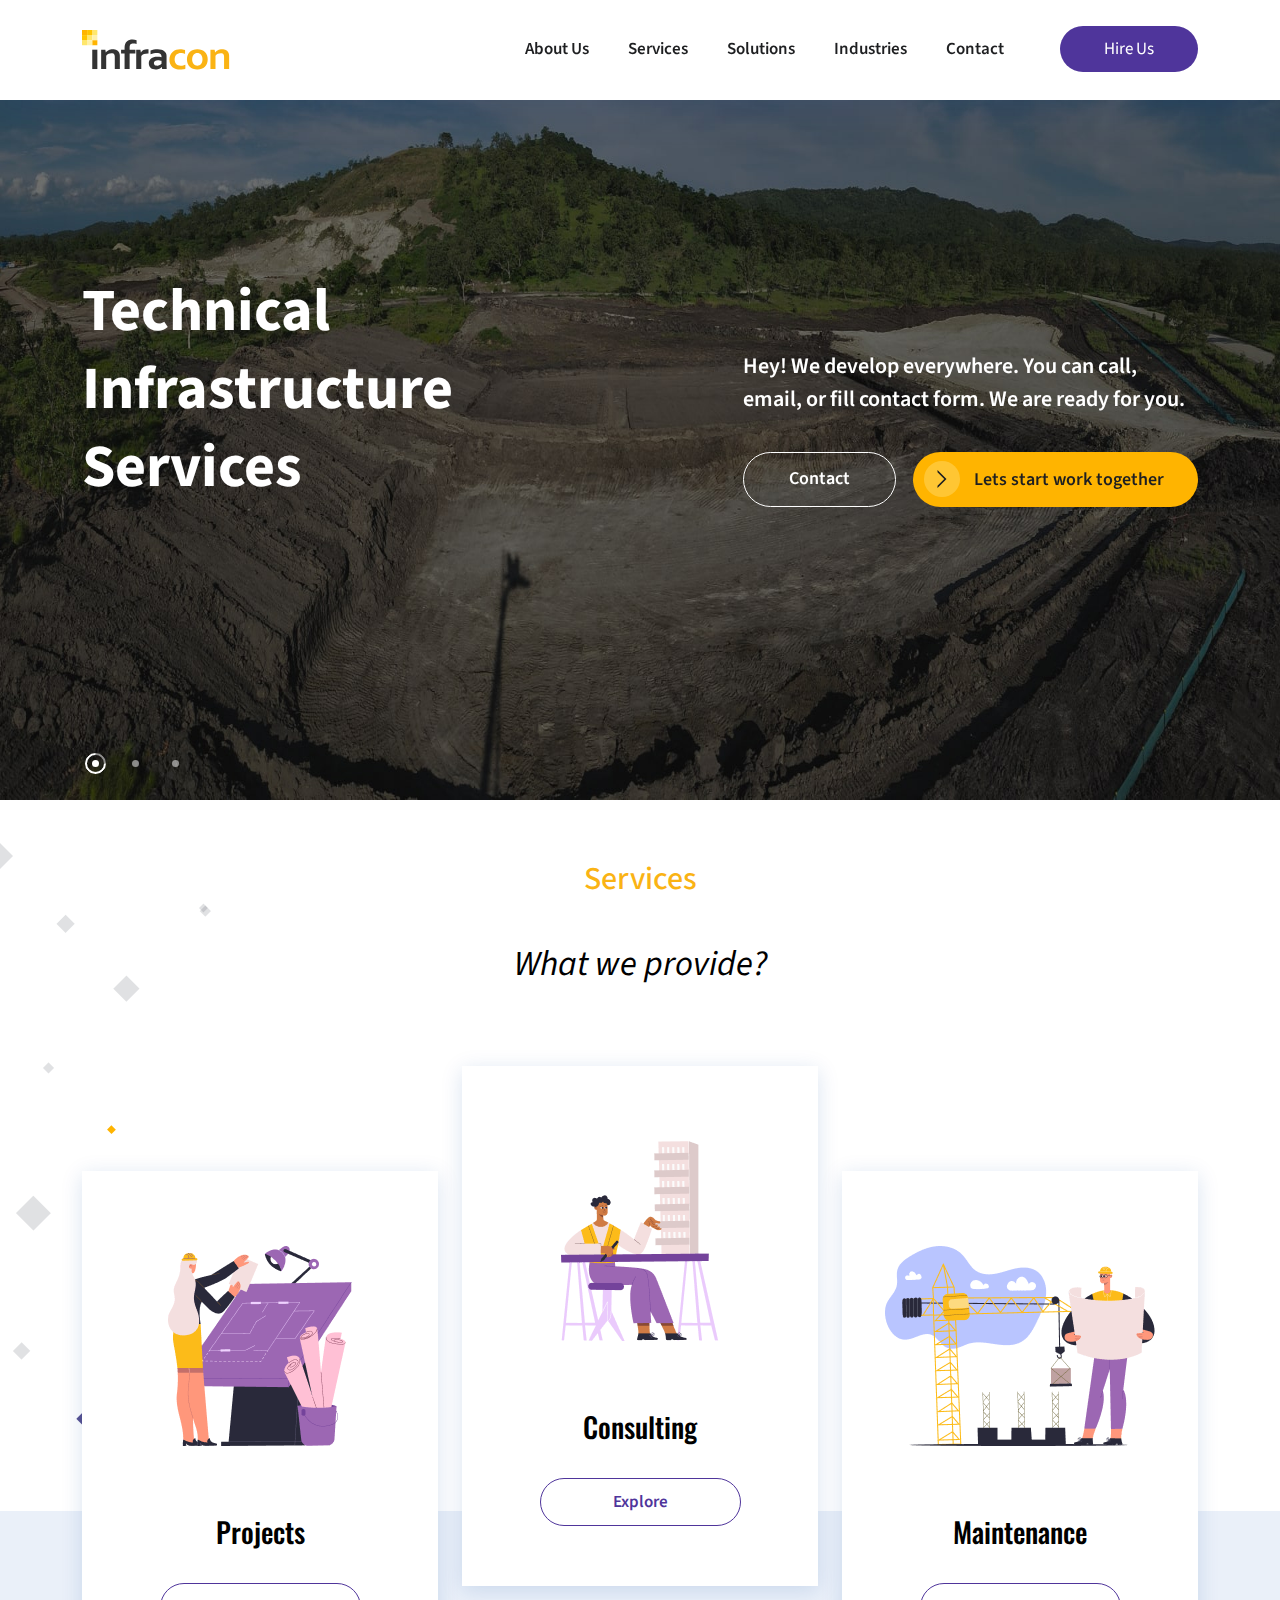
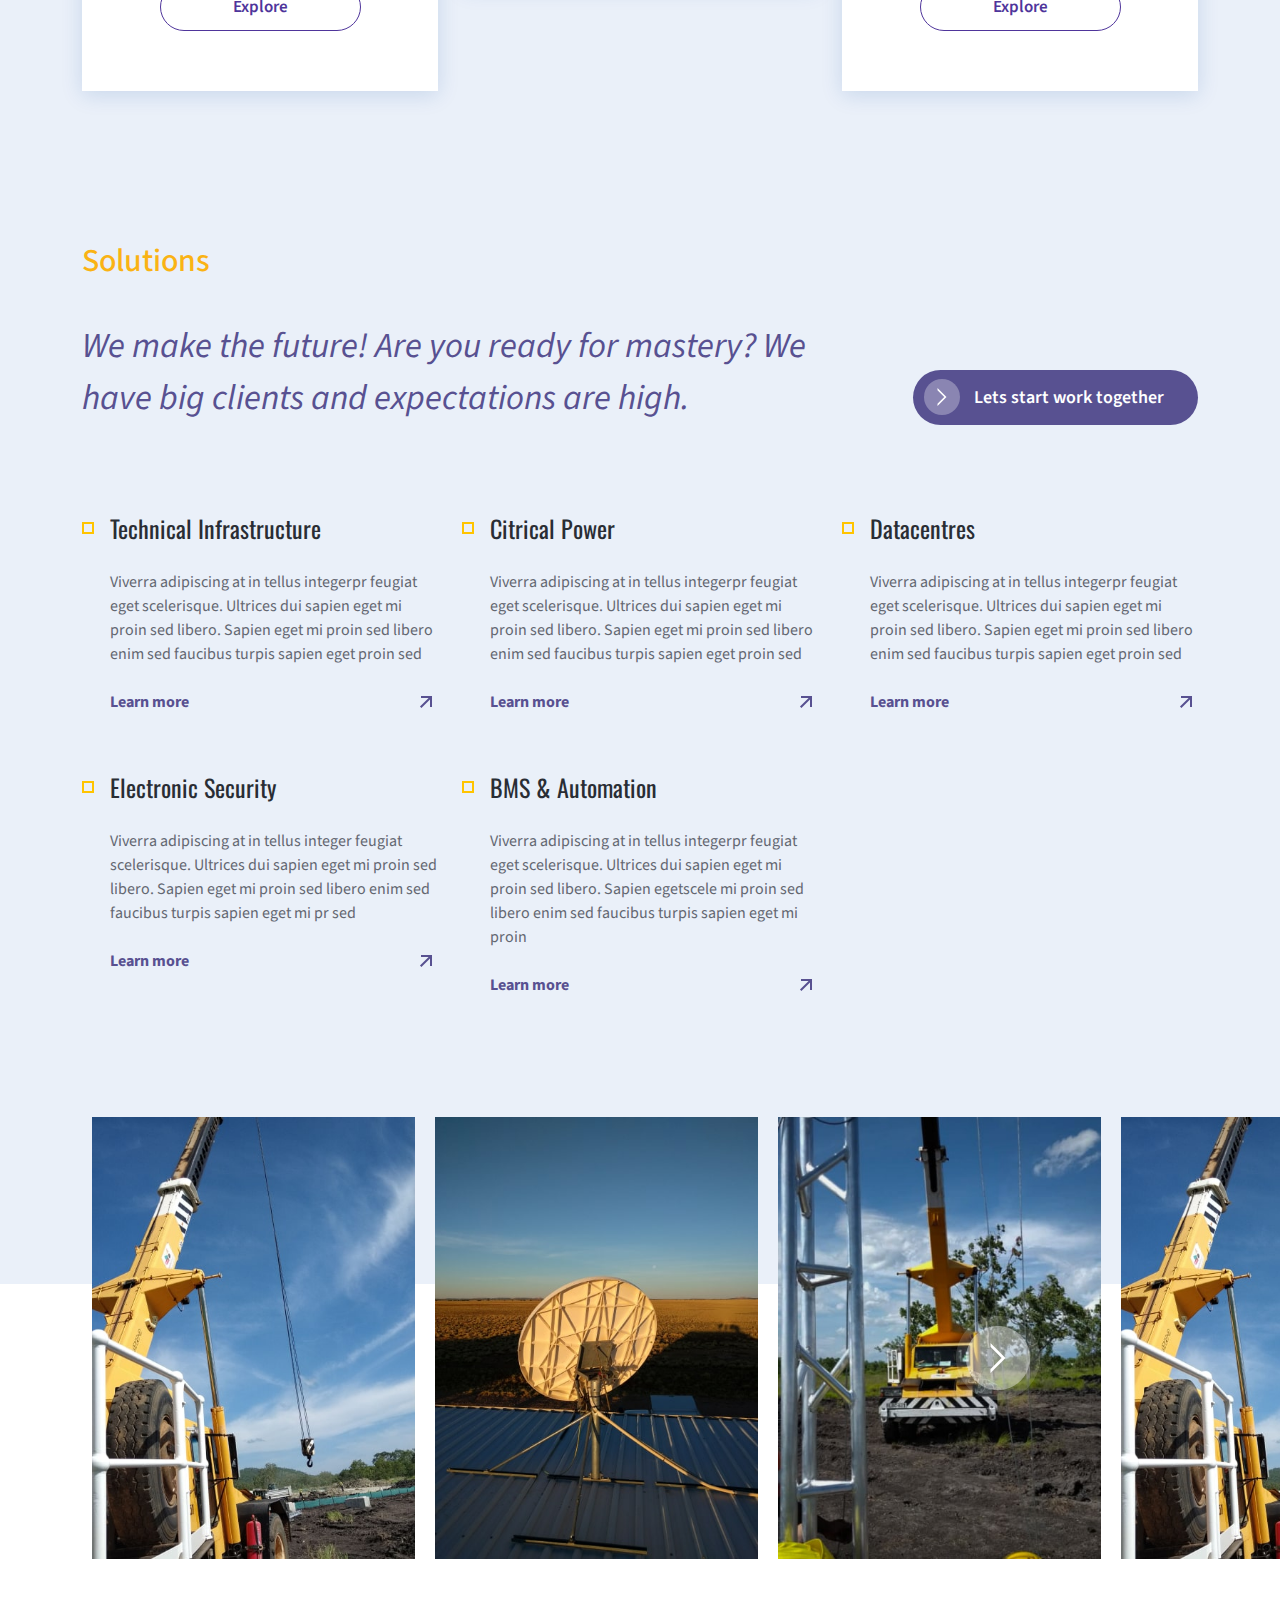
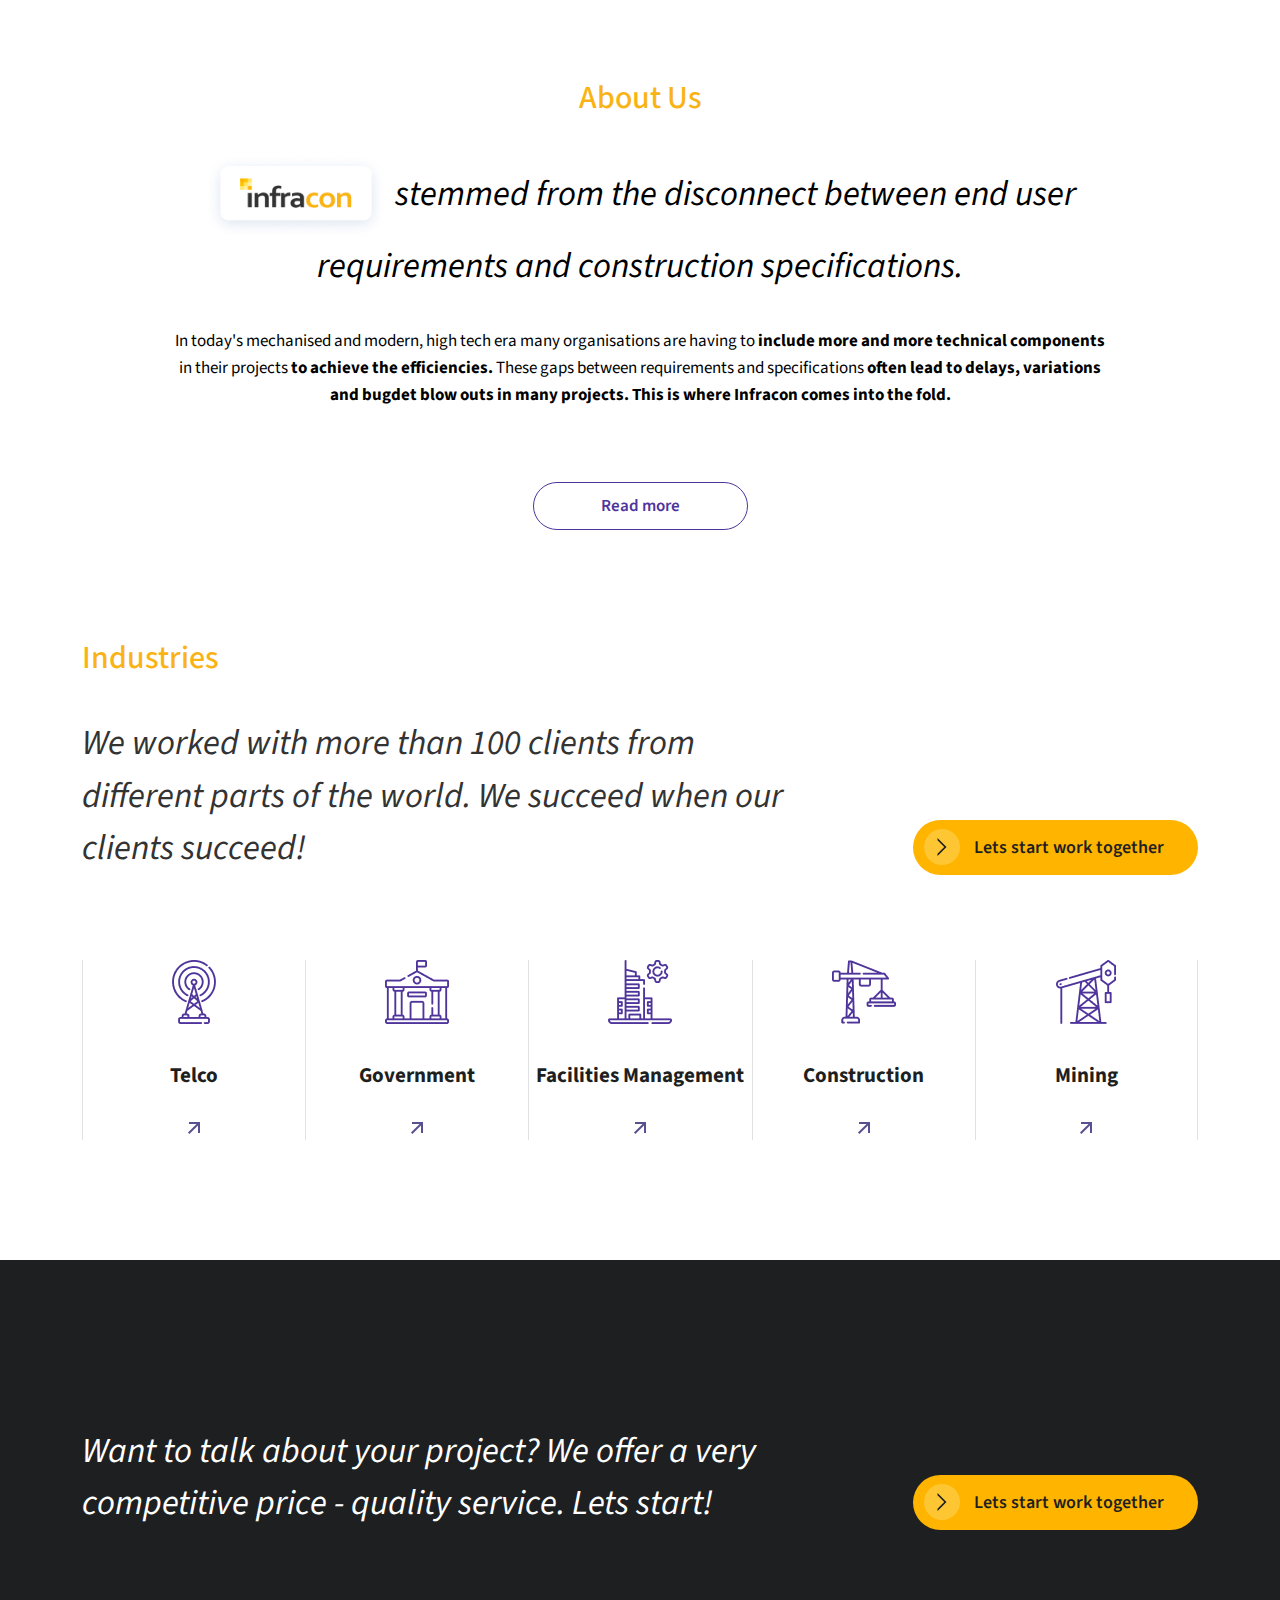
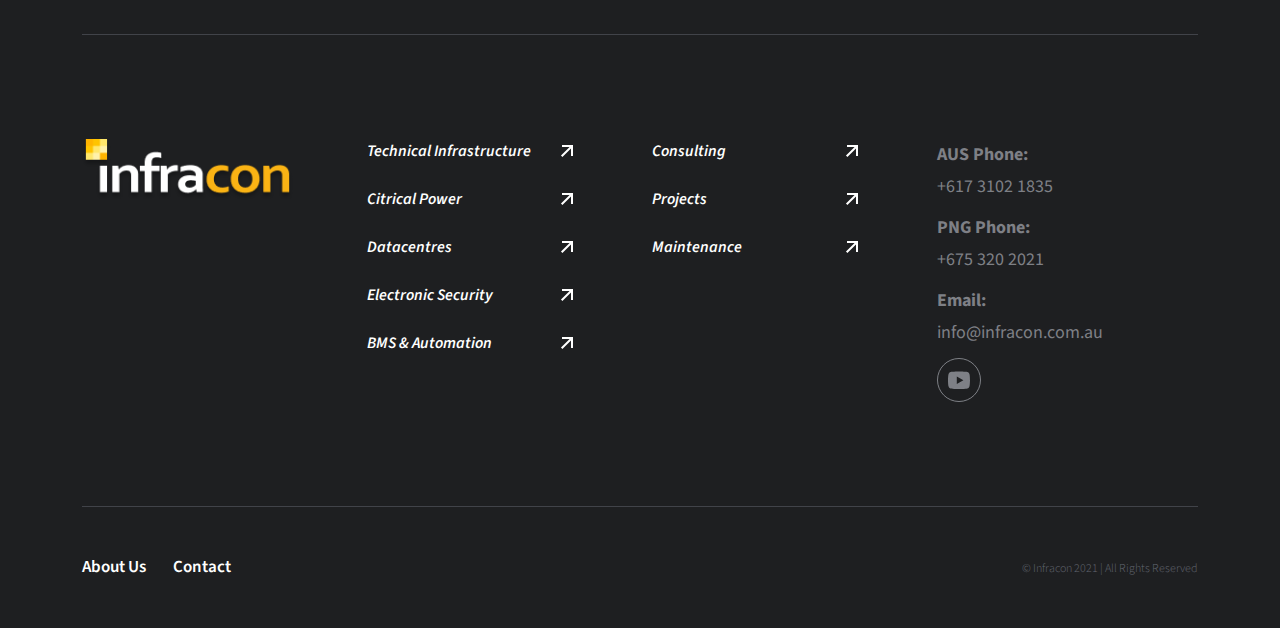
==== commit d0c52d02: "add other pages" ====
--- a/index.html
+++ b/index.html
@@ -13,7 +13,7 @@
 
 <body id="top">
 
-<header class="header">
+  <header class="header">
     <div class="container">
       <div class="row align-items-center">
         <div class="col-md-3 col-xl-4">
@@ -39,60 +39,57 @@
                         We provide Technical Infrastructure Services. Effective work, visible results
                       </span>
                     </li>
-                    <li><a href="#">Projects</a></li>
-                    <li><a href="#">Consulting</a></li>
-                    <li><a href="#">Maintenance</a></li>
+                    <li><a href="consulting.html">Consulting</a></li>
+                    <li><a href="projects.html">Projects</a></li>
+                    <li><a href="maintenance.html">Maintenance</a></li>
                   </ul>
                 </li>
                 <li class="menu-dropdown">
-                  <a href="#">Solutions
-                    <ul class="dropdown-list">
-                      <li>
-                        Solutions
-                        <span>
-                          We provide Technical Infrastructure Services. Effective work, visible results
-                        </span>
-                      </li>
-                      <li><a href="#">Technical Infrastructure</a></li>
-                      <li><a href="#">Citrical Power</a></li>
-                      <li><a href="#">Datacentres</a></li>
-                      <li><a href="#">Electronic Security</a></li>
-                      <li><a href="#">BMS & Automation</a></li>
-                    </ul>
-                  </a>
+                  <a href="#">Solutions</a>
+                  <ul class="dropdown-list">
+                    <li>
+                      Solutions
+                      <span>
+                        We provide Technical Infrastructure Services. Effective work, visible results
+                      </span>
+                    </li>
+                    <li><a href="technical_infractructure.html">Technical Infrastructure</a></li>
+                    <li><a href="citrical_power.html">Citrical Power</a></li>
+                    <li><a href="datacentres.html">Datacentres</a></li>
+                    <li><a href="electronic_security.html">Electronic Security</a></li>
+                    <li><a href="bms_automation.html">BMS & Automation</a></li>
+                  </ul>
                 </li>
                 <li class="menu-dropdown">
-                  <a href="#">Industries
-                    <ul class="dropdown-list">
-                      <li>Industries
-                        <span>
-                          We provide Technical Infrastructure Services. Effective work, visible results
-                        </span>
-                      </li>
-                      <li><a href="#">Telco</a></li>
-                      <li><a href="#">Government</a></li>
-                      <li><a href="#">Facilities Management</a></li>
-                      <li><a href="#">Construction</a></li>
-                      <li><a href="#">Mining</a></li>
-                    </ul>
-                  </a>
+                  <a href="#">Industries</a>
+                  <ul class="dropdown-list">
+                    <li>Industries
+                      <span>
+                        We provide Technical Infrastructure Services. Effective work, visible results
+                      </span>
+                    </li>
+                    <li><a href="telco.html">Telco</a></li>
+                    <li><a href="government.html">Government</a></li>
+                    <li><a href="facilities_management.html">Facilities Management</a></li>
+                    <li><a href="construction.html">Construction</a></li>
+                    <li><a href="mining.html">Mining</a></li>
+                  </ul>
                 </li>
                 <li><a href="contact.html">Contact</a></li>
               </ul>
             </nav>
             <div class="header__btn">
-              <a href="#">Hire Us</a>
-            </div>
-          </div>
-        </div>
-
-      </div>
-
-    </div>
-  </header>  
-
-
-<section class="main">
+              <a href="contact.html">Hire Us</a>
+            </div>
+          </div>
+        </div>
+
+      </div>
+
+    </div>
+  </header>
+
+  <section class="main">
     <div class="main__bg-slider">
       <img src="img/main__slider_item.jpg" alt="image" class="main__bg-item">
       <img src="img/main__slider_item.jpg" alt="image" class="main__bg-item">
@@ -115,8 +112,8 @@
                       Hey! We develop everywhere. You can call, email, or fill contact form. We are ready for you.
                     </div>
                     <div class="main__item-links">
-                      <a href="#" class="main__item-contact">Contact</a>
-                      <a href="#" class="main__item-btn yellow-btn">
+                      <a href="contact.html" class="main__item-contact">Contact</a>
+                      <a href="contact.html" class="main__item-btn yellow-btn">
                         <img src="img/arrow_btn_yellow.svg" alt="arrow">
                         Lets start work together</a>
                     </div>
@@ -139,13 +136,13 @@
                       Hey! We develop everywhere. You can call, email, or fill contact form. We are ready for you.
                     </div>
                     <div class="main__item-links">
-                      <a href="#" class="main__item-contact">Contact</a>
-                      <a href="#" class="main__item-btn yellow-btn">
+                      <a href="contact.html" class="main__item-contact">Contact</a>
+                      <a href="contact.html" class="main__item-btn yellow-btn">
                         <img src="img/arrow_btn_yellow.svg" alt="arrow">
                         Lets start work together</a>
                     </div>
                   </div>
-                  
+
                 </div>
               </div>
             </div>
@@ -164,30 +161,24 @@
                       Hey! We develop everywhere. You can call, email, or fill contact form. We are ready for you.
                     </div>
                     <div class="main__item-links">
-                      <a href="#" class="main__item-contact">Contact</a>
-                      <a href="#" class="main__item-btn yellow-btn">
+                      <a href="contact.html" class="main__item-contact">Contact</a>
+                      <a href="contact.html" class="main__item-btn yellow-btn">
                         <img src="img/arrow_btn_yellow.svg" alt="arrow">
                         Lets start work together</a>
                     </div>
                   </div>
-                  
-                </div>
-              </div>
-            </div>
-          </div>
-        </div>
-      </div>
-    </div>
-
-
-
-
-
-  </section>   
-
-  
-<section class="services">
-  <img src="img/services_pos_item.png" alt="image" class="services__position">
+
+                </div>
+              </div>
+            </div>
+          </div>
+        </div>
+      </div>
+    </div>
+  </section>
+
+  <section class="services">
+    <img src="img/services_pos_item.png" alt="image" class="services__position">
     <div class="container">
       <div class="services__inner">
         <div class="services__title section__title">
@@ -208,7 +199,7 @@
                     Projects
                   </div>
                   <div class="services__item-btn">
-                    <a href="#">Explore</a>
+                    <a href="projects.html">Explore</a>
                   </div>
                 </div>
               </div>
@@ -223,11 +214,11 @@
                     Consulting
                   </div>
                   <div class="services__item-btn">
-                    <a href="#">Explore</a>
-                  </div>
-                </div>
-              </div>
-              
+                    <a href="consulting.html">Explore</a>
+                  </div>
+                </div>
+              </div>
+
             </div>
             <div class="item col-md-6 col-lg-4">
               <div class="item__wrapper">
@@ -239,20 +230,20 @@
                     Maintenance
                   </div>
                   <div class="services__item-btn">
-                    <a href="#">Explore</a>
-                  </div>
-                </div>
-              </div>
-              
-            </div>
-          </div>
-        </div>
-
-      </div>
-    </div>
-  </section>  
-
- <section class="solutions">
+                    <a href="maintenance.html">Explore</a>
+                  </div>
+                </div>
+              </div>
+
+            </div>
+          </div>
+        </div>
+
+      </div>
+    </div>
+  </section>
+
+  <section class="solutions">
     <div class="container">
       <div class="solutions__info">
         <div class="row align-items-end">
@@ -266,9 +257,9 @@
           </div>
           <div class="col-lg-4 col-xxl-3">
             <div class="solutions__btn">
-              <a href="#" class="violet-btn">
+              <a href="contact.html" class="violet-btn">
                 <img src="img/arrow_btn_violet.svg" alt="arrow">
-                Lets start work togather
+                Lets start work together
               </a>
             </div>
           </div>
@@ -285,7 +276,7 @@
                 Viverra adipiscing at in tellus integerpr feugiat eget scelerisque. Ultrices dui sapien eget mi proin
                 sed libero. Sapien eget mi proin sed libero enim sed faucibus turpis sapien eget proin sed
               </div>
-              <a href="#" class="solutions__item-btn">
+              <a href="technical_infractructure.html" class="solutions__item-btn">
                 <span>Learn more</span>
                 <img src="img/solutions_item_arow.svg" alt="link">
               </a>
@@ -301,7 +292,7 @@
                 Viverra adipiscing at in tellus integerpr feugiat eget scelerisque. Ultrices dui sapien eget mi proin
                 sed libero. Sapien eget mi proin sed libero enim sed faucibus turpis sapien eget proin sed
               </div>
-              <a href="#" class="solutions__item-btn">
+              <a href="citrical_power.html" class="solutions__item-btn">
                 <span>Learn more</span>
                 <img src="img/solutions_item_arow.svg" alt="link">
               </a>
@@ -317,7 +308,7 @@
                 Viverra adipiscing at in tellus integerpr feugiat eget scelerisque. Ultrices dui sapien eget mi proin
                 sed libero. Sapien eget mi proin sed libero enim sed faucibus turpis sapien eget proin sed
               </div>
-              <a href="#" class="solutions__item-btn">
+              <a href="datacentres.html" class="solutions__item-btn">
                 <span>Learn more</span>
                 <img src="img/solutions_item_arow.svg" alt="link">
               </a>
@@ -333,7 +324,7 @@
                 Viverra adipiscing at in tellus integer feugiat scelerisque. Ultrices dui sapien eget mi proin sed
                 libero. Sapien eget mi proin sed libero enim sed faucibus turpis sapien eget mi pr sed
               </div>
-              <a href="#" class="solutions__item-btn">
+              <a href="electronic_security.html" class="solutions__item-btn">
                 <span>Learn more</span>
                 <img src="img/solutions_item_arow.svg" alt="link">
               </a>
@@ -349,7 +340,7 @@
                 Viverra adipiscing at in tellus integerpr feugiat eget scelerisque. Ultrices dui sapien eget mi proin
                 sed libero. Sapien egetscele mi proin sed libero enim sed faucibus turpis sapien eget mi proin
               </div>
-              <a href="#" class="solutions__item-btn">
+              <a href="bms_automation.html" class="solutions__item-btn">
                 <span>Learn more</span>
                 <img src="img/solutions_item_arow.svg" alt="link">
               </a>
@@ -360,76 +351,52 @@
       </div>
 
     </div>
-  </section> 
+  </section>
 
   <section class="slider">
     <div class="slider__wrapper">
       <div class="slider__inner">
         <div class="slider__item">
-          <a href="#">
             <img src="img/slider_item1.jpg" alt="image">
-          </a>
-        </div>
-        <div class="slider__item">
-          <a href="#">
+        </div>
+        <div class="slider__item">
             <img src="img/slider_item2.jpg" alt="image">
-          </a>
-        </div>
-        <div class="slider__item">
-          <a href="#">
+        </div>
+        <div class="slider__item">
             <img src="img/slider_item3.jpg" alt="image">
-          </a>
-        </div>
-        <div class="slider__item">
-          <a href="#">
+        </div>
+        <div class="slider__item">
             <img src="img/slider_item1.jpg" alt="image">
-          </a>
-        </div>
-        <div class="slider__item">
-          <a href="#">
+        </div>
+        <div class="slider__item">
             <img src="img/slider_item2.jpg" alt="image">
-          </a>
-        </div>
-        <div class="slider__item">
-          <a href="#">
+        </div>
+        <div class="slider__item">
             <img src="img/slider_item3.jpg" alt="image">
-          </a>
-        </div>
-        <div class="slider__item">
-          <a href="#">
+        </div>
+        <div class="slider__item">
             <img src="img/slider_item1.jpg" alt="image">
-          </a>
-        </div>
-        <div class="slider__item">
-          <a href="#">
+        </div>
+        <div class="slider__item">
             <img src="img/slider_item2.jpg" alt="image">
-          </a>
-        </div>
-        <div class="slider__item">
-          <a href="#">
+        </div>
+        <div class="slider__item">
             <img src="img/slider_item3.jpg" alt="image">
-          </a>
-        </div>
-        <div class="slider__item">
-          <a href="#">
+        </div>
+        <div class="slider__item">
             <img src="img/slider_item1.jpg" alt="image">
-          </a>
-        </div>
-        <div class="slider__item">
-          <a href="#">
+        </div>
+        <div class="slider__item">
             <img src="img/slider_item2.jpg" alt="image">
-          </a>
-        </div>
-        <div class="slider__item">
-          <a href="#">
+        </div>
+        <div class="slider__item">
             <img src="img/slider_item3.jpg" alt="image">
-          </a>
         </div>
       </div>
     </div>
   </section>
 
- <section class="about">
+  <section class="about">
     <div class="container">
       <div class="about__inner">
         <div class="about__title section__title">
@@ -446,11 +413,11 @@
             many projects. This is where Infracon comes into the fold.</b>
         </div>
         <div class="about__btn">
-          <a href="#">Read more</a>
-        </div>
-      </div>
-    </div>
-  </section> 
+          <a href="about.html">Read more</a>
+        </div>
+      </div>
+    </div>
+  </section>
 
   <section class="industries">
     <div class="container">
@@ -467,9 +434,9 @@
           </div>
           <div class="col-lg-4 col-xxl-3">
             <div class="industries__btn">
-              <a href="#" class="yellow-btn">
+              <a href="contact.html" class="yellow-btn">
                 <img src="img/arrow_btn_yellow.svg" alt="arrow">
-                Lets start work togather
+                Lets start work together
               </a>
             </div>
           </div>
@@ -477,7 +444,7 @@
       </div>
       <div class="industries__content">
         <div class="industries__item">
-          <a href="#">
+          <a href="telco.html">
             <div class="industries__item-img">
               <img src="img/industries__item1.png" alt="image">
             </div>
@@ -490,7 +457,7 @@
           </a>
         </div>
         <div class="industries__item">
-          <a href="#">
+          <a href="government.html">
             <div class="industries__item-img">
               <img src="img/industries__item2.png" alt="image">
             </div>
@@ -503,7 +470,7 @@
           </a>
         </div>
         <div class="industries__item">
-          <a href="#">
+          <a href="facilities_management.html">
             <div class="industries__item-img">
               <img src="img/industries__item3.png" alt="image">
             </div>
@@ -516,7 +483,7 @@
           </a>
         </div>
         <div class="industries__item">
-          <a href="#">
+          <a href="construction.html">
             <div class="industries__item-img">
               <img src="img/industries__item4.png" alt="image">
             </div>
@@ -529,7 +496,7 @@
           </a>
         </div>
         <div class="industries__item">
-          <a href="#">
+          <a href="mining.html">
             <div class="industries__item-img">
               <img src="img/industries__item5.png" alt="image">
             </div>
@@ -543,7 +510,7 @@
         </div>
       </div>
     </div>
-  </section>  
+  </section>
 
   <section class="footer">
     <div class="container">
@@ -556,9 +523,9 @@
           </div>
           <div class="col-lg-4 col-xxl-3">
             <div class="footer__btn">
-              <a href="#" class="yellow-btn">
+              <a href="contact.html" class="yellow-btn">
                 <img src="img/arrow_btn_yellow.svg" alt="arrow">
-                Lets start work togather
+                Lets start work together
               </a>
             </div>
           </div>
@@ -566,49 +533,49 @@
       </div>
       <div class="footer__content">
         <div class="row ">
-          <div class="col-sm-6 col-lg-3">
+          <div class="col-md-6 col-lg-3">
             <div class="footer__logo">
               <a href="index.html">
                 <img src="img/footer_logo.png" alt="logo">
               </a>
             </div>
           </div>
-          <div class="col-sm-6 col-lg-3">
+          <div class="col-md-6 col-lg-3">
             <ul class="footer__solutions">
               <li>
-                <a href="#">Technical Infrastructure
-                  <svg width="24" height="24" viewBox="0 0 24 24" fill="none" xmlns="http://www.w3.org/2000/svg">
-                    <path d="M16.0054 9.414L7.39838 18.021L5.98438 16.607L14.5904 8H7.00538V6H18.0054V17H16.0054V9.414Z"
-                      fill="white" />
-                  </svg>
-                </a>
-              </li>
-              <li>
-                <a href="#">Citrical Power
-                  <svg width="24" height="24" viewBox="0 0 24 24" fill="none" xmlns="http://www.w3.org/2000/svg">
-                    <path d="M16.0054 9.414L7.39838 18.021L5.98438 16.607L14.5904 8H7.00538V6H18.0054V17H16.0054V9.414Z"
-                      fill="white" />
-                  </svg>
-                </a>
-              </li>
-              <li>
-                <a href="#">Datacentres
-                  <svg width="24" height="24" viewBox="0 0 24 24" fill="none" xmlns="http://www.w3.org/2000/svg">
-                    <path d="M16.0054 9.414L7.39838 18.021L5.98438 16.607L14.5904 8H7.00538V6H18.0054V17H16.0054V9.414Z"
-                      fill="white" />
-                  </svg>
-                </a>
-              </li>
-              <li>
-                <a href="#">Electronic Security
-                  <svg width="24" height="24" viewBox="0 0 24 24" fill="none" xmlns="http://www.w3.org/2000/svg">
-                    <path d="M16.0054 9.414L7.39838 18.021L5.98438 16.607L14.5904 8H7.00538V6H18.0054V17H16.0054V9.414Z"
-                      fill="white" />
-                  </svg>
-                </a>
-              </li>
-              <li>
-                <a href="#"> BMS & Automation
+                <a href="technical_infractructure.html">Technical Infrastructure
+                  <svg width="24" height="24" viewBox="0 0 24 24" fill="none" xmlns="http://www.w3.org/2000/svg">
+                    <path d="M16.0054 9.414L7.39838 18.021L5.98438 16.607L14.5904 8H7.00538V6H18.0054V17H16.0054V9.414Z"
+                      fill="white" />
+                  </svg>
+                </a>
+              </li>
+              <li>
+                <a href="citrical_power.html">Citrical Power
+                  <svg width="24" height="24" viewBox="0 0 24 24" fill="none" xmlns="http://www.w3.org/2000/svg">
+                    <path d="M16.0054 9.414L7.39838 18.021L5.98438 16.607L14.5904 8H7.00538V6H18.0054V17H16.0054V9.414Z"
+                      fill="white" />
+                  </svg>
+                </a>
+              </li>
+              <li>
+                <a href="datacentres.html">Datacentres
+                  <svg width="24" height="24" viewBox="0 0 24 24" fill="none" xmlns="http://www.w3.org/2000/svg">
+                    <path d="M16.0054 9.414L7.39838 18.021L5.98438 16.607L14.5904 8H7.00538V6H18.0054V17H16.0054V9.414Z"
+                      fill="white" />
+                  </svg>
+                </a>
+              </li>
+              <li>
+                <a href="electronic_security.html">Electronic Security
+                  <svg width="24" height="24" viewBox="0 0 24 24" fill="none" xmlns="http://www.w3.org/2000/svg">
+                    <path d="M16.0054 9.414L7.39838 18.021L5.98438 16.607L14.5904 8H7.00538V6H18.0054V17H16.0054V9.414Z"
+                      fill="white" />
+                  </svg>
+                </a>
+              </li>
+              <li>
+                <a href="bms_automation.html"> BMS & Automation
                   <svg width="24" height="24" viewBox="0 0 24 24" fill="none" xmlns="http://www.w3.org/2000/svg">
                     <path d="M16.0054 9.414L7.39838 18.021L5.98438 16.607L14.5904 8H7.00538V6H18.0054V17H16.0054V9.414Z"
                       fill="white" />
@@ -617,26 +584,26 @@
               </li>
             </ul>
           </div>
-          <div class="col-sm-6 col-lg-3 ">
+          <div class="col-md-6 col-lg-3 ">
             <ul class="footer__services">
               <li>
-                <a href="#">Projects
-                  <svg width="24" height="24" viewBox="0 0 24 24" fill="none" xmlns="http://www.w3.org/2000/svg">
-                    <path d="M16.0054 9.414L7.39838 18.021L5.98438 16.607L14.5904 8H7.00538V6H18.0054V17H16.0054V9.414Z"
-                      fill="white" />
-                  </svg>
-                </a>
-              </li>
-              <li>
-                <a href="#">Consulting
-                  <svg width="24" height="24" viewBox="0 0 24 24" fill="none" xmlns="http://www.w3.org/2000/svg">
-                    <path d="M16.0054 9.414L7.39838 18.021L5.98438 16.607L14.5904 8H7.00538V6H18.0054V17H16.0054V9.414Z"
-                      fill="white" />
-                  </svg>
-                </a>
-              </li>
-              <li>
-                <a href="#"> Maintenance
+                <a href="consulting.html">Consulting
+                  <svg width="24" height="24" viewBox="0 0 24 24" fill="none" xmlns="http://www.w3.org/2000/svg">
+                    <path d="M16.0054 9.414L7.39838 18.021L5.98438 16.607L14.5904 8H7.00538V6H18.0054V17H16.0054V9.414Z"
+                      fill="white" />
+                  </svg>
+                </a>
+              </li>
+              <li>
+                <a href="projects.html">Projects
+                  <svg width="24" height="24" viewBox="0 0 24 24" fill="none" xmlns="http://www.w3.org/2000/svg">
+                    <path d="M16.0054 9.414L7.39838 18.021L5.98438 16.607L14.5904 8H7.00538V6H18.0054V17H16.0054V9.414Z"
+                      fill="white" />
+                  </svg>
+                </a>
+              </li>
+              <li>
+                <a href="maintenance.html"> Maintenance
                   <svg width="24" height="24" viewBox="0 0 24 24" fill="none" xmlns="http://www.w3.org/2000/svg">
                     <path d="M16.0054 9.414L7.39838 18.021L5.98438 16.607L14.5904 8H7.00538V6H18.0054V17H16.0054V9.414Z"
                       fill="white" />
@@ -645,12 +612,18 @@
               </li>
             </ul>
           </div>
-          <div class="col-sm-6 col-lg-3">
+          <div class="col-md-6 col-lg-3">
             <div class="footer__contacts">
-              <div class="footer__phone">
-                <a href="tel:+610731021835">+61 (07) 3102 1835</a>
-              </div>
+                <div class="footer__phone">
+                  <span>AUS phone:</span>
+                  <a href="tel:+61731021835">+617 3102 1835</a>
+                </div>
+                <div class="footer__phone">
+                  <span>PNG phone:</span>
+                  <a href="tel:+6753202021">+675 320 2021</a>
+                </div>
               <div class="footer__mail">
+                <span>Email:</span>
                 <a href="mailto:info@infracon.com.au">info@infracon.com.au</a>
               </div>
               <div class="footer__social">
@@ -687,8 +660,7 @@
 
     </div>
 
-  </section>  
-
+  </section>
 
   <div class="back-top">
     <a href="#top">
--- a/css/style.css
+++ b/css/style.css
@@ -1 +1 @@
-@import url("https://fonts.googleapis.com/css2?family=Oswald:wght@400;600&family=Source+Sans+Pro:ital,wght@0,400;0,600;0,700;1,400&display=swap");html{-webkit-box-sizing:border-box;box-sizing:border-box}*,:after,:before{-webkit-box-sizing:inherit;box-sizing:inherit}body,html{height:100%}a{text-decoration:none}button:focus,input:focus{outline:transparent}li,ul{margin:0;padding:0;list-style:none}h1,h2,h3,h4,h5,h6,li,ol,p,ul{margin:0;padding:0}body{position:relative;overflow-x:hidden;min-width:320px;max-width:100vw;font-family:"Source Sans Pro",sans-serif;font-style:normal;font-weight:normal;background:#fff}.section__title{font-weight:600;font-size:24px;line-height:36px;color:#fab314;text-transform:capitalize}.section__subtitle{font-style:italic;font-weight:normal;font-size:44px;line-height:160%}.yellow-btn{font-weight:600;font-size:18px;line-height:150%;color:#1e1f21;padding:13px 34px 13px 61px;background:#ffb400;border:1px solid #ffb400;-webkit-box-sizing:border-box;box-sizing:border-box;border-radius:50px;position:relative;-webkit-transition:0.3s;transition:0.3s}.yellow-btn:hover{color:#1e1f21;background:rgba(255,180,0,0.8)}.yellow-btn img{position:absolute;left:11px;top:9px;width:36px;height:36px}.violet-btn{font-weight:600;font-size:18px;line-height:150%;color:#fff;padding:13px 34px 13px 61px;background:#585191;border:1px solid #585191;-webkit-box-sizing:border-box;box-sizing:border-box;border-radius:50px;position:relative;-webkit-transition:0.3s;transition:0.3s}.violet-btn:hover{color:#fff;background:rgba(88,81,145,0.8)}.violet-btn img{position:absolute;left:11px;top:9px;width:36px;height:36px}.header{height:100px;display:-webkit-box;display:-ms-flexbox;display:flex;-webkit-box-align:center;-ms-flex-align:center;align-items:center;background-color:#fff;-webkit-filter:drop-shadow(0px 4px 20px rgba(16,77,158,0.15));filter:drop-shadow(0px 4px 20px rgba(16,77,158,0.15));position:relative;z-index:90}.header__logo img{width:148px;height:auto}.menu__btn{display:none}.header__menu{padding-right:56px}.header__right{display:-webkit-box;display:-ms-flexbox;display:flex;-webkit-box-pack:end;-ms-flex-pack:end;justify-content:flex-end;-webkit-box-align:center;-ms-flex-align:center;align-items:center}.menu__list li{display:inline-block}.menu__list li+li{padding-left:36px}.menu__list li a{font-weight:600;font-size:17px;line-height:150%;color:#1e1f21;-webkit-transition:0.3s;transition:0.3s}.menu__list li a:hover{color:#4f359b}.header__btn a{font-size:17px;line-height:150%;color:#ffffff;padding:11px 44px;background:#4f359b;-webkit-box-sizing:border-box;box-sizing:border-box;border-radius:25px;-webkit-transition:0.3s;transition:0.3s;position:relative;z-index:4}.header__btn a:hover{opacity:0.7}.menu-dropdown{position:relative}.menu-dropdown .dropdown-list{display:none;padding:40px 35px 20px;background:#ffffff;width:300px;height:auto;overflow:hidden;position:absolute;z-index:3;top:20px;left:0;font-weight:600;font-size:17px;line-height:150%;color:#1e1f21;-webkit-transition:0.6s;transition:0.6s;cursor:default}.menu-dropdown .dropdown-list:hover{display:block}.menu-dropdown .dropdown-list a{font-weight:600;font-size:17px;line-height:150%;color:#1e1f21}.menu-dropdown .dropdown-list span{cursor:default;display:block;font-size:14px;line-height:150%;color:#636771;border-bottom:1px solid #636771;padding:12px 0}.menu-dropdown .dropdown-list li{display:block}.menu-dropdown .dropdown-list li+li{padding-top:20px;padding-left:0}.menu-dropdown:hover .dropdown-list{display:block}.main__bg-slider{width:100%}.main__bg-slider img{width:100%;height:700px}.main{position:relative;z-index:2}.content__slider-wrapper{position:absolute;top:0;left:50%;-webkit-transform:translateX(-50%);transform:translateX(-50%)}.main__item{width:100%;background-size:cover;background-repeat:no-repeat;height:700px;padding-top:173px}.main__item-title h1{font-weight:bold;font-size:84px;line-height:140%;color:#ffffff;max-width:577px}.main__item-box{display:-webkit-box;display:-ms-flexbox;display:flex;-webkit-box-pack:end;-ms-flex-pack:end;justify-content:flex-end}.main__box-wrapper{width:100%;max-width:455px}.main__item-text{font-weight:600;font-size:22px;line-height:33px;color:#ffffff;margin-bottom:36px}.main__item-links{width:100%;display:-webkit-box;display:-ms-flexbox;display:flex;-webkit-box-pack:justify;-ms-flex-pack:justify;justify-content:space-between}.main__item-contact{font-weight:600;font-size:18px;line-height:150%;color:#ffffff;padding:12px 45px;border:1px solid #ffffff;border-radius:50px;-webkit-transition:0.3s;transition:0.3s}.main__item-contact:hover{color:#fff;background-color:rgba(255,255,255,0.3)}.slick-dots{position:absolute;bottom:0;left:0;height:50px}.slick-dots li{display:inline-block;position:relative;width:20px;height:20px}.slick-dots li+li{margin-left:20px}.slick-dots li button{opacity:0}.slick-dots li:after{position:absolute;content:"";width:7px;height:7px;top:50%;left:50%;background-color:rgba(255,255,255,0.5);border-radius:50%;cursor:pointer}.slick-dots .slick-active:after{background-color:white}.slick-dots .slick-active:before{content:"";position:absolute;top:3px;left:3px;width:21px;height:21px;border-radius:50%;border:2px solid #fff;border-right:2px solid rgba(255,255,255,0.5);-webkit-transform:rotate(-45deg);transform:rotate(-45deg)}.services{padding-top:60px;background:#ffffff;position:relative}.services__position{position:absolute;top:-450px;left:0}.services__inner{text-align:center}.services__title{margin-bottom:40px}.services__subtitle{color:#000000}.services__item{max-width:453px;width:100%;height:520px;background:#ffffff;-webkit-box-shadow:0px 4px 20px rgba(16,77,158,0.15);box-shadow:0px 4px 20px rgba(16,77,158,0.15);text-align:center}.services__item-img{height:275px;display:-webkit-box;display:-ms-flexbox;display:flex;-webkit-box-align:end;-ms-flex-align:end;align-items:flex-end;-webkit-box-pack:center;-ms-flex-pack:center;justify-content:center;margin-bottom:65px}.services__item-img img{max-width:280px;height:auto}.services__item-name{font-family:"Oswald",sans-serif;font-style:normal;font-weight:500;font-size:28px;line-height:42px;color:#000000;margin-bottom:42px}.services__item-btn a{padding:11px 72px;font-weight:600;font-size:17px;line-height:150%;color:#4f359b;border:1px solid #4f359b;border-radius:25px;-webkit-transition:0.3s;transition:0.3s}.services__item-btn a:hover{background:#4f359b;color:#fff}.item__wrapper{position:relative;height:520px}.item:nth-child(2n) .services__item{position:absolute;top:75px}.item:nth-child(odd) .services__item{position:absolute;top:180px}.solutions{padding-top:300px;padding-bottom:65px;background-color:#eaf0f9}.solutions__info{margin-bottom:85px;min-height:214px}.solutions__title{margin-bottom:40px}.solutions__subtitle{max-width:1020px;color:#585191}.solutions__btn{height:214px;display:-webkit-box;display:-ms-flexbox;display:flex;-webkit-box-align:end;-ms-flex-align:end;align-items:end;-webkit-box-pack:end;-ms-flex-pack:end;justify-content:end}.solutions__item{padding-left:28px;position:relative;margin-bottom:55px;max-width:453px}.solutions__item:before{content:"";position:absolute;top:12px;left:0;width:12px;height:12px;border:2px solid #ffc400}.solutions__item-title{font-family:"Oswald",sans-serif;font-style:normal;font-weight:normal;font-size:24px;line-height:150%;color:#292d34;margin-bottom:24px}.solutions__item-text{font-size:16px;line-height:150%;color:#636771;margin-bottom:24px}.solutions__item-btn{display:-webkit-box;display:-ms-flexbox;display:flex;-webkit-box-align:center;-ms-flex-align:center;align-items:center;-webkit-box-pack:justify;-ms-flex-pack:justify;justify-content:space-between}.solutions__item-btn:hover img{-webkit-transform:rotate(45deg);transform:rotate(45deg)}.solutions__item-btn:hover span{opacity:0.7}.solutions__item-btn img{width:24px;height:24px;background-repeat:no-repeat;background-size:cover;-webkit-transition:all 0.3s;transition:all 0.3s}.solutions__item-btn span{font-weight:700;font-size:16px;line-height:150%;color:#585191;-webkit-transition:all 0.3s;transition:all 0.3s}.slider{background-color:#eaf0f9;position:relative}.slider:after{content:"";position:absolute;width:100%;height:275px;bottom:0px;background-color:#fff}.slider__inner{position:relative;z-index:3}.slider__item a{width:453px}.slider__item img{width:100%;height:auto;padding:0 10px;background-size:cover}.slider_next{position:absolute;outline:none;border:none;top:45%;right:20%;width:84px;height:84px;z-index:5;background:none;background-image:url(../img/arrow.png)}.about{background-color:#fff}.about__inner{padding:120px 0;text-align:center;max-width:937px;margin:0 auto}.about__title{margin-bottom:36px}.about__subtitle{color:#000000;margin-bottom:35px}.about__subtitle img{float:inherit;width:184px;height:auto}.about__text{margin-bottom:84px;font-size:17px;line-height:160%;color:#000000}.about__btn a{font-weight:600;font-size:17px;line-height:150%;color:#4f359b;border:1px solid #4f359b;padding:11px 67px;border-radius:25px;margin:0 auto;-webkit-transition:0.3s;transition:0.3s}.about__btn a:hover{background:#4f359b;color:#fff}.industries{padding-bottom:120px}.industries__info{margin-bottom:85px;min-height:214px}.industries__title{margin-bottom:40px}.industries__subtitle{max-width:1020px;color:#333333}.industries__btn{height:214px;display:-webkit-box;display:-ms-flexbox;display:flex;-webkit-box-align:end;-ms-flex-align:end;align-items:end;-webkit-box-pack:end;-ms-flex-pack:end;justify-content:end}.industries__content{display:-webkit-box;display:-ms-flexbox;display:flex;-ms-flex-wrap:wrap;flex-wrap:wrap}.industries__item{text-align:center;width:20%;border-left:1px solid rgba(99,103,113,0.2)}.industries__item .industries__item-link{-webkit-transition:0.3s;transition:0.3s}.industries__item:last-child{border-right:1px solid rgba(99,103,113,0.2)}.industries__item:hover .industries__item-link{-webkit-transform:rotate(45deg);transform:rotate(45deg)}.industries__item-img{margin-bottom:36px}.industries__item-img img{width:64px;height:auto;margin:0 auto}.industries__item-name{font-weight:bold;font-size:21px;line-height:150%;color:#1e1f21;margin-bottom:23px}.industries__item-link img{width:24px;height:auto}.footer{padding-top:130px;background:#1e1f21}.footer__info{margin-bottom:104px}.footer__subtitle{color:#ffffff;max-width:1000px}.footer__btn{height:140px;display:-webkit-box;display:-ms-flexbox;display:flex;-webkit-box-align:end;-ms-flex-align:end;align-items:end;-webkit-box-pack:end;-ms-flex-pack:end;justify-content:end}.footer__content{padding:104px 0;border-top:1px solid rgba(99,103,113,0.5);border-bottom:1px solid rgba(99,103,113,0.5)}.footer__logo img{width:211px;height:auto;background-size:cover}.footer__services,.footer__solutions{width:212px}.footer__services li+li,.footer__solutions li+li{padding-top:24px}.footer__services a,.footer__solutions a{width:100%;display:-webkit-box;display:-ms-flexbox;display:flex;-webkit-box-pack:justify;-ms-flex-pack:justify;justify-content:space-between;font-style:italic;font-weight:600;font-size:16px;line-height:150%;color:#ffffff;-webkit-transition:0.3s;transition:0.3s}.footer__services a:hover,.footer__solutions a:hover{color:#7d6f86}.footer__services a:hover svg path,.footer__solutions a:hover svg path{fill:#7d6f86}.footer__services img,.footer__solutions img{width:24px;height:24px}.footer__contacts a{font-size:34px;line-height:150%;color:#7e8086;-webkit-transition:0.3s;transition:0.3s}.footer__contacts a:hover{color:#7d6f86}.footer__mail,.footer__phone{margin-bottom:24px}.footer__youtube{-webkit-transition:0.3s;transition:0.3s}.footer__youtube:hover svg path{fill:#7d6f86}.footer__youtube:hover svg circle{stroke:#7d6f86}.footer__copy{padding:48px 0;display:-webkit-box;display:-ms-flexbox;display:flex;-webkit-box-pack:justify;-ms-flex-pack:justify;justify-content:space-between}.footer__copy a{font-weight:600;font-size:17px;line-height:150%;color:#ffffff;-webkit-transition:0.3s;transition:0.3s}.footer__copy a+a{padding-left:24px}.footer__copy a:hover{color:#7d6f86}.footer__copy span{font-weight:300;font-size:12px;line-height:150%;color:#636771}.back-top{position:fixed;z-index:99;bottom:40px;right:70px;display:none}.about-main{padding:78px 0 0px}.about-main__info{margin-bottom:108px;min-height:214px}.about-main__title{margin-bottom:40px}.about-main__subtitle{max-width:1020px;color:#333333}.about-main__btn{height:214px;display:-webkit-box;display:-ms-flexbox;display:flex;-webkit-box-align:end;-ms-flex-align:end;align-items:end;-webkit-box-pack:end;-ms-flex-pack:end;justify-content:end;position:relative}.about-main__image{position:absolute;bottom:54px;right:60px;width:210px;height:auto}.about-main__bg{background-attachment:fixed,fixed;width:100%;height:600px;background-repeat:no-repeat;background-size:cover;background-position:center}.about-info{padding:108px 0 120px;position:relative}.about-info .about-info__pos{position:absolute;width:100%;height:auto;bottom:-400px;left:0}.about-info__text{margin-bottom:130px}.about-info__text p{font-size:17px;line-height:160%;color:#292d34}.about-info__text p:first-child{margin-bottom:30px}.about-info__img{position:relative}.about-info__img img{width:542px;background-size:cover}.about-info__content{width:100%;display:-webkit-box;display:-ms-flexbox;display:flex;-webkit-box-pack:justify;-ms-flex-pack:justify;justify-content:space-between}.about-info__title{padding-top:25px;max-width:330px;color:#1e1f21}.about-info__title h2{font-style:italic;font-weight:normal;font-size:44px;line-height:150%}.about-info__list{width:453px}.about-info__list li{width:100%;padding-left:35px;position:relative}.about-info__list li svg{position:absolute;top:0;left:0}.about-info__list li+li{margin-top:50px}.about-info__list span{font-size:17px;line-height:150%;color:#636771}.about-info__slider{background-color:#fff}.about-contact{padding:150px 0}.about-contact__inner{max-width:900px;margin:0 auto;text-align:center}.about-contact__subtitle{margin-bottom:48px;line-height:140%}.about-contact__subtitle img{float:inherit;width:184px;height:auto}.about-contact__text{font-size:17px;line-height:160%;color:#292d34;margin:0 auto 48px;max-width:450px}.about-contact__form{max-width:695px;margin:0 auto;width:100%}.about-contact__form input{width:100%;padding:18px;font-style:italic;font-weight:normal;font-size:17px;line-height:160%;background:#eaf0f9;border-radius:10px;border:none;margin-bottom:48px}.about-contact__form input::-webkit-input-placeholder{color:rgba(60,87,126,0.4)}.about-contact__form input::-moz-placeholder{color:rgba(60,87,126,0.4)}.about-contact__form input:-ms-input-placeholder{color:rgba(60,87,126,0.4)}.about-contact__form input::-ms-input-placeholder{color:rgba(60,87,126,0.4)}.about-contact__form input::placeholder{color:rgba(60,87,126,0.4)}.about-contact__form input:focus::-webkit-input-placeholder{opacity:0}.about-contact__form input:focus::-moz-placeholder{opacity:0}.about-contact__form input:focus:-ms-input-placeholder{opacity:0}.about-contact__form input:focus::-ms-input-placeholder{opacity:0}.about-contact__form input:focus::placeholder{opacity:0}.about-contact__btn{background:#4f359b;border:1px solid #4f359b;-webkit-box-sizing:border-box;box-sizing:border-box;border-radius:30px;font-weight:600;font-size:18px;line-height:150%;color:#ffffff;padding:14px 59px 14px 86px;border:none;position:relative;-webkit-transition:0.3s;transition:0.3s}.about-contact__btn img{position:absolute;left:10px;top:10px}.about-contact__btn:hover{color:#fff;background:rgba(88,81,145,0.8)}.contact-main{width:100%;height:auto;background-size:cover;background-position:center}.contact-main__inner{padding:127px 0 100px}.contact-main__title{margin-bottom:37px}.contact-main__subtitle{max-width:574px;color:#ffffff}.contact-info{padding:90px 0 120px}.contact-info__text{font-style:italic;font-weight:600;font-size:15px;line-height:160%;color:#4f359b;display:block;margin-bottom:10px;cursor:default}.contact-info__email,.contact-info__phone{margin-bottom:48px}.contact-info__email a,.contact-info__phone a{font-weight:600;font-size:24px;line-height:150%;color:#1e1f21;-webkit-transition:0.3s;transition:0.3s}.contact-info__email a:hover,.contact-info__phone a:hover{color:#4f359b}.contact-info__location p{font-weight:600;font-size:24px;line-height:150%;color:#1e1f21}.contact-info__link:hover svg path{fill:#4f359b}.contact-info__link:hover svg circle{stroke:#4f359b}.contact-info__wrapper{width:100%;position:relative}.contact-info__form{position:absolute;bottom:-230px;width:100%;background-color:#fff;padding:92px 102px 96px;-webkit-box-shadow:0px 0px 5px rgba(16,77,158,0.05),0px 4px 25px rgba(16,77,158,0.1),0px 4px 80px rgba(16,77,158,0.08);box-shadow:0px 0px 5px rgba(16,77,158,0.05),0px 4px 25px rgba(16,77,158,0.1),0px 4px 80px rgba(16,77,158,0.08)}.contact-info__form form{text-align:center}.contact-info__form input{margin-bottom:20px;background:#eaf0f9;padding:18px;width:100%;display:block;border:none}.contact-info__form input::-webkit-input-placeholder{color:#3c577e;opacity:0.4}.contact-info__form input::-moz-placeholder{color:#3c577e;opacity:0.4}.contact-info__form input:-ms-input-placeholder{color:#3c577e;opacity:0.4}.contact-info__form input::-ms-input-placeholder{color:#3c577e;opacity:0.4}.contact-info__form input::placeholder{color:#3c577e;opacity:0.4}.contact-info__form input:focus::-webkit-input-placeholder{opacity:0}.contact-info__form input:focus::-moz-placeholder{opacity:0}.contact-info__form input:focus:-ms-input-placeholder{opacity:0}.contact-info__form input:focus::-ms-input-placeholder{opacity:0}.contact-info__form input:focus::placeholder{opacity:0}.contact-info__form textarea{width:100%;background:#eaf0f9;padding:18px;height:168px;margin-bottom:57px;border:none;resize:none}.contact-info__form textarea:focus-visible{outline:none}.contact-info__form textarea::-webkit-input-placeholder{color:#3c577e;opacity:0.4}.contact-info__form textarea::-moz-placeholder{color:#3c577e;opacity:0.4}.contact-info__form textarea:-ms-input-placeholder{color:#3c577e;opacity:0.4}.contact-info__form textarea::-ms-input-placeholder{color:#3c577e;opacity:0.4}.contact-info__form textarea::placeholder{color:#3c577e;opacity:0.4}.contact-info__form textarea:focus::-webkit-input-placeholder{opacity:0}.contact-info__form textarea:focus::-moz-placeholder{opacity:0}.contact-info__form textarea:focus:-ms-input-placeholder{opacity:0}.contact-info__form textarea:focus::-ms-input-placeholder{opacity:0}.contact-info__form textarea:focus::placeholder{opacity:0}.contact-info__pos{position:absolute;top:54px;right:22px;width:137px;height:auto}.contact-info__title{font-weight:600;font-size:24px;line-height:150%;color:#000000;margin-bottom:36px}.contact-info__btn{background:#ffb400;border:1px solid #ffb400;border-radius:30px;font-weight:600;font-size:18px;line-height:150%;color:#1e1f21;padding:14px 59px 14px 86px;border:none;position:relative;-webkit-transition:0.3s;transition:0.3s}.contact-info__btn img{position:absolute;left:10px;top:10px}.contact-info__btn:hover{color:#1e1f21;background:rgba(255,180,0,0.8)}@media (min-width:1500px){.container{max-width:1450px}}@media (max-width:1399.8px){.contact-main__subtitle{max-width:480px}.contact-info__form{padding:60px 100px}.about-contact__inner{max-width:740px}.about-info__img img{width:450px}.about-info{padding:90px 0 110px}.about-info__text{margin-bottom:100px}.about-info__list li+li{margin-top:45px}.about-info .about-info__pos{bottom:-200px}.main__item-title h1{font-size:60px;line-height:130%}.section__subtitle{font-size:35px;line-height:150%}.footer__contacts a{font-size:26px;line-height:130%}}@media (max-width:1199.8px){.contact-info__email a,.contact-info__location p,.contact-info__phone a{font-size:22px;line-height:140%}.contact-info__form textarea{margin-bottom:45px}.contact-info__form{padding:50px 70px}.about-contact{padding:120px 0}.about-info__list{width:400px}.about-info__list li+li{margin-top:40px}.about-info{padding:80px 0 100px}.about-info__text{margin-bottom:70px}.about-info__title{padding-top:10px}.about-info__title h2{font-size:35px}.slider_next{top:35%}.industries__item-name{font-size:16px;line-height:150%}}@media (max-width:991.8px){.contact-info__pos{right:0px}.contact-info{padding:80px 0 90px}.contact-info__form{position:static;margin-top:40px}.about-contact{padding:90px 0}.about-info__list li+li{margin-top:30px}.about-info__img{margin-bottom:50px;text-align:center}.about-info__text{margin-bottom:60px}.about-info__text p{font-size:16px}.about-info__text p:first-child{margin-bottom:20px}.about-info{padding:70px 0 80px}.about-info .about-info__pos{bottom:-50px}.about-main__info{margin-bottom:70px}.about-main{padding:60px 0 0px}.services__position{display:none}.menu__btn{display:block;background-color:transparent;border:none;position:absolute;top:40px;right:30px;z-index:999}.menu__btn:after,.menu__btn:before{content:"";width:26px;height:3px;border-radius:1px;background-color:#000;margin-bottom:5px;display:block;-webkit-transition:all 0.5s;transition:all 0.5s}.menu__btn-line{background-color:#000;width:26px;height:3px;display:block;margin-bottom:6px;-webkit-transition:0.5s;transition:0.5s;opacity:1}.menu__btn.menu__btn--active .menu__btn-line{-webkit-transition:opacity 0s;transition:opacity 0s;opacity:0}.menu__btn.menu__btn--active:after{-webkit-transform:translateY(-6px) rotate(-135deg);transform:translateY(-6px) rotate(-135deg)}.menu__btn.menu__btn--active:before{-webkit-transform:translateY(11px) rotate(135deg);transform:translateY(11px) rotate(135deg)}.menu__list{text-align:center;position:fixed;left:0;top:0;right:0;height:100vh;background:rgba(255,255,255,0.95);z-index:22;display:-webkit-box;display:-ms-flexbox;display:flex;padding-top:90px;-webkit-box-orient:vertical;-webkit-box-direction:normal;-ms-flex-direction:column;flex-direction:column;-webkit-box-pack:start;-ms-flex-pack:start;justify-content:flex-start;-webkit-transform:translateX(-150%);transform:translateX(-150%);-webkit-transition:all 0.8s;transition:all 0.8s;z-index:22}.menu__list li{padding-top:50px}.menu__list li+li{padding-left:0px}.menu__list--active{-webkit-transform:translateX(0%);transform:translateX(0%)}.menu-dropdown .dropdown-list{width:100%;top:78px;left:0;padding:0px 35px 20px}.menu-dropdown .dropdown-list span{width:250px;margin:0 auto}.header__btn{display:none}.main__item-box{-webkit-box-pack:start;-ms-flex-pack:start;justify-content:flex-start}.main__item-title{margin-bottom:30px}.services__inner-items{margin-top:40px}.item:nth-child(2n) .services__item{position:static}.item:nth-child(odd) .services__item{position:static}.item{margin-bottom:30px}.item__wrapper{position:static}.solutions{padding-top:70px}.solutions__btn{height:auto;margin-top:60px}.solutions__info{margin-bottom:70px}.slider__wrapper{padding-left:0}.about__inner{padding:80px 0}.industries{padding-bottom:90px}.industries__info{margin-bottom:70px}.industries__item{width:30%;margin-bottom:30px}.industries__item:nth-child(3){border-right:1px solid rgba(99,103,113,0.2)}.industries__content{-webkit-box-pack:center;-ms-flex-pack:center;justify-content:center}.industries__btn{height:auto;margin-top:60px}.footer{padding-top:70px}.footer__info{margin-bottom:70px}.footer__btn{height:auto;margin-top:50px}.footer__content{padding:70px 0}.footer__solutions{margin-bottom:20px}.footer__services,.footer__solutions{width:100%}}@media (max-width:767.8px){.contact-main__inner{padding:82px 0 100px}.contact-info{padding:70px 0 80px}.about-contact__inner{max-width:100%}.about-info__title{padding-top:0;max-width:100%;margin-bottom:30px}.about-info__content{-webkit-box-pack:justify;-ms-flex-pack:justify;justify-content:space-between;-webkit-box-align:center;-ms-flex-align:center;align-items:center;-webkit-box-orient:vertical;-webkit-box-direction:normal;-ms-flex-direction:column;flex-direction:column}.about-main__bg{height:500px}.about-main__btn{height:80px}.about-main__subtitle{max-width:80%}.about-main__image{right:12px;z-index:-1}.about-main__info{margin-bottom:50px}.main__item{padding-top:70px}.main__bg-slider img{height:578px}.content__slider-wrapper{position:absolute;top:0;left:0;width:100%;-webkit-transform:none;transform:none}.main__item{height:578px}.services__item{max-width:100%}.solutions__item{margin-bottom:45px}.solutions{padding-bottom:30px}.slider:after{height:140px}.about__title{margin-bottom:30px}.about__text{margin-bottom:60px}.industries__item{width:50%}.industries__item:nth-child(3){border-right:none}.industries__item:nth-child(2n){border-right:1px solid rgba(99,103,113,0.2)}.section__subtitle{font-size:28px;line-height:130%}.footer__info{margin-bottom:40px}.footer__content{padding:50px 0}}@media (max-width:575.8px){.contact-main{background-position:0%,50%}.contact-info__form{padding:50px 60px}.contact-info__text{margin-bottom:5px}.contact-info__email,.contact-info__location p,.contact-info__phone{margin-bottom:30px}.contact-info{padding:50px 0 70px}.about-contact{padding:50px 0}.about-info__img img{width:100%}.about-info__title{max-width:100%}.about-info__title h2{font-size:30px;line-height:130%}.about-info{padding:60px 0}.about-main__bg{height:300px}.about-main__btn{height:56px;margin-top:50px;-webkit-box-pack:center;-ms-flex-pack:center;justify-content:center}.about-main__subtitle{max-width:100%}.about-main__image{display:none}.main__item{padding-top:60px}.main__bg-slider img{height:500px}.main__item-title{margin-bottom:20px}.main__box-wrapper{width:100%}.main__item-text{font-size:20px;line-height:31px;margin-bottom:30px}.main__item-title h1{font-size:50px;line-height:120%}.main__item-btn{margin-bottom:20px}.main__item-links{-webkit-box-orient:vertical;-webkit-box-direction:reverse;-ms-flex-direction:column-reverse;flex-direction:column-reverse;width:300px}.solutions{padding-bottom:10px}.solutions__info{margin-bottom:60px}.solutions__item{margin:0 auto 35px}.solutions__btn{-webkit-box-pack:center;-ms-flex-pack:center;justify-content:center}.back-top{right:40px}.about__inner{padding:60px 0}.about__btn a{padding:11px 100px}.industries__info{margin-bottom:60px}.industries{padding-bottom:20px}.industries__btn{-webkit-box-pack:center;-ms-flex-pack:center;justify-content:center}.industries__item{width:100%;border:none}.industries__item:last-child,.industries__item:nth-child(2n){border:none}.industries__item-img{margin-bottom:15px}.industries__item-name{margin-bottom:15px}.section__subtitle{font-size:25px}.footer__btn{-webkit-box-pack:center;-ms-flex-pack:center;justify-content:center}.footer__logo{margin-bottom:30px}.footer__services,.footer__solutions{margin-bottom:30px}}@media (max-width:460px){.about-contact__subtitle{margin-bottom:40px}.about-contact__text{font-size:16px;line-height:130%;margin:0px auto 30px}.about-info{padding:50px 0}.about-info__title h2{font-size:25px}.about-info__list{width:100%}.main__item-text{margin-bottom:25px}.main__bg-slider img{height:430px}.main__item{height:430px}.main__item-title h1{font-size:38px;line-height:110%}.footer{padding-top:50px}.footer__copy{padding:25px 0;-webkit-box-align:center;-ms-flex-align:center;align-items:center}.footer__copy-links a{display:block}.footer__copy-links a+a{padding-left:0;padding-top:5px}}@media (max-width:425px){.contact-info{padding:40px 0 60px}.contact-main__inner{padding:50px 0 80px}.contact-main{background-position:15%,50%}.contact-info__pos{width:109px}.contact-info__form{padding:30px}.about-info__list li+li{margin-top:20px}.about-info__list span{font-size:16px;line-height:130%}.main__item-btn{margin-bottom:15px}.main__item-title h1{font-size:35px}.main__item-text{font-size:18px;line-height:30px;margin-bottom:10px}.slider__item img{padding:0px 20px}.main__item-links{width:100%;padding:0 5px}}@media (max-width:360px){.contact-info__btn{padding:14px 45px 14px 70px}}+@import url("https://fonts.googleapis.com/css2?family=Oswald:wght@400;600&family=Source+Sans+Pro:ital,wght@0,300;0,400;0,600;0,700;1,400&display=swap");html{-webkit-box-sizing:border-box;box-sizing:border-box}*,:after,:before{-webkit-box-sizing:inherit;box-sizing:inherit}body,html{height:100%}a{text-decoration:none}button:focus,input:focus{outline:transparent}li,ul{margin:0;padding:0;list-style:none}h1,h2,h3,h4,h5,h6,li,ol,p,ul{margin:0;padding:0}body{position:relative;overflow-x:hidden;min-width:320px;max-width:100vw;font-family:"Source Sans Pro",sans-serif;font-style:normal;font-weight:normal;background:#fff}.section__title{font-weight:600;font-size:24px;line-height:36px;color:#fab314;text-transform:capitalize}.section__subtitle{font-style:italic;font-weight:normal;font-size:44px;line-height:160%}.yellow-btn{font-weight:600;font-size:18px;line-height:150%;color:#1e1f21;padding:14px 34px 14px 61px;background:#ffb400;-webkit-box-sizing:border-box;box-sizing:border-box;border-radius:50px;position:relative;-webkit-transition:0.3s;transition:0.3s;cursor:pointer}.yellow-btn:hover{color:#1e1f21;background:rgba(255,180,0,0.8)}.yellow-btn img{position:absolute;left:11px;top:9px;width:36px;height:36px}.violet-btn{font-weight:600;font-size:18px;line-height:150%;color:#fff;padding:14px 34px 14px 61px;background:#585191;-webkit-box-sizing:border-box;box-sizing:border-box;border-radius:50px;position:relative;-webkit-transition:0.3s;transition:0.3s;cursor:pointer}.violet-btn:hover{color:#fff;background:rgba(88,81,145,0.8)}.violet-btn img{position:absolute;left:11px;top:9px;width:36px;height:36px}.header{height:100px;display:-webkit-box;display:-ms-flexbox;display:flex;-webkit-box-align:center;-ms-flex-align:center;align-items:center;background-color:#fff;-webkit-filter:drop-shadow(0px 4px 20px rgba(16,77,158,0.15));filter:drop-shadow(0px 4px 20px rgba(16,77,158,0.15));position:relative;z-index:90}.header__logo img{width:148px;height:auto}.menu__btn{display:none}.header__menu{padding-right:56px}.header__right{display:-webkit-box;display:-ms-flexbox;display:flex;-webkit-box-pack:end;-ms-flex-pack:end;justify-content:flex-end;-webkit-box-align:center;-ms-flex-align:center;align-items:center}.menu__list li{display:inline-block}.menu__list li+li{padding-left:36px}.menu__list li a{font-weight:600;font-size:17px;line-height:150%;color:#1e1f21;-webkit-transition:0.3s;transition:0.3s}.menu__list li a:hover{color:#4f359b}.header__btn a{font-size:17px;line-height:150%;color:#ffffff;padding:11px 44px;background:#4f359b;-webkit-box-sizing:border-box;box-sizing:border-box;border-radius:25px;-webkit-transition:0.3s;transition:0.3s;position:relative;z-index:4}.header__btn a:hover{opacity:0.7}.menu-dropdown{position:relative}.menu-dropdown>a{cursor:default}.menu-dropdown .dropdown-list{display:none;padding:40px 35px 20px;background:#ffffff;width:300px;height:auto;overflow:hidden;position:absolute;z-index:3;top:20px;left:0;font-weight:600;font-size:17px;line-height:150%;color:#1e1f21;-webkit-transition:0.6s;transition:0.6s;cursor:default}.menu-dropdown .dropdown-list:hover{display:block}.menu-dropdown .dropdown-list a{font-weight:600;font-size:17px;line-height:150%;color:#1e1f21}.menu-dropdown .dropdown-list span{cursor:default;display:block;font-size:14px;line-height:150%;color:#636771;border-bottom:1px solid #636771;padding:12px 0}.menu-dropdown .dropdown-list li{display:block}.menu-dropdown .dropdown-list li+li{padding-top:20px;padding-left:0}.menu-dropdown:hover .dropdown-list{display:block}.main__bg-slider{width:100%}.main__bg-slider img{width:100%;height:700px}.main{position:relative;z-index:2}.content__slider-wrapper{position:absolute;top:0;left:50%;-webkit-transform:translateX(-50%);transform:translateX(-50%)}.main__item{width:100%;background-size:cover;background-repeat:no-repeat;height:700px;padding-top:173px}.main__item-title h1{font-weight:bold;font-size:84px;line-height:140%;color:#ffffff;max-width:577px}.main__item-box{display:-webkit-box;display:-ms-flexbox;display:flex;-webkit-box-pack:end;-ms-flex-pack:end;justify-content:flex-end}.main__box-wrapper{width:100%;max-width:455px}.main__item-text{font-weight:600;font-size:22px;line-height:33px;color:#ffffff;margin-bottom:36px}.main__item-links{width:100%;display:-webkit-box;display:-ms-flexbox;display:flex;-webkit-box-pack:justify;-ms-flex-pack:justify;justify-content:space-between}.main__item-contact{font-weight:600;font-size:18px;line-height:150%;color:#ffffff;padding:12px 45px;border:1px solid #ffffff;border-radius:50px;-webkit-transition:0.3s;transition:0.3s}.main__item-contact:hover{color:#fff;background-color:rgba(255,255,255,0.3)}.slick-dots{position:absolute;bottom:0;left:0;height:50px}.slick-dots li{display:inline-block;position:relative;width:20px;height:20px}.slick-dots li+li{margin-left:20px}.slick-dots li button{opacity:0}.slick-dots li:after{position:absolute;content:"";width:7px;height:7px;top:50%;left:50%;background-color:rgba(255,255,255,0.5);border-radius:50%;cursor:pointer}.slick-dots .slick-active:after{background-color:white}.slick-dots .slick-active:before{content:"";position:absolute;top:3px;left:3px;width:21px;height:21px;border-radius:50%;border:2px solid #fff;border-right:2px solid rgba(255,255,255,0.5);-webkit-transform:rotate(-45deg);transform:rotate(-45deg)}.services{padding-top:60px;background:#ffffff;position:relative}.services__position{position:absolute;top:-450px;left:0}.services__inner{text-align:center}.services__title{margin-bottom:40px}.services__subtitle{color:#000000}.services__item{max-width:453px;width:100%;height:520px;background:#ffffff;-webkit-box-shadow:0px 4px 20px rgba(16,77,158,0.15);box-shadow:0px 4px 20px rgba(16,77,158,0.15);text-align:center}.services__item-img{height:275px;display:-webkit-box;display:-ms-flexbox;display:flex;-webkit-box-align:end;-ms-flex-align:end;align-items:flex-end;-webkit-box-pack:center;-ms-flex-pack:center;justify-content:center;margin-bottom:65px}.services__item-img img{max-width:280px;height:auto}.services__item-name{font-family:"Oswald",sans-serif;font-style:normal;font-weight:500;font-size:28px;line-height:42px;color:#000000;margin-bottom:42px}.services__item-btn a{padding:11px 72px;font-weight:600;font-size:17px;line-height:150%;color:#4f359b;border:1px solid #4f359b;border-radius:25px;-webkit-transition:0.3s;transition:0.3s}.services__item-btn a:hover{background:#4f359b;color:#fff}.item__wrapper{position:relative;height:520px}.item:nth-child(2n) .services__item{position:absolute;top:75px}.item:nth-child(odd) .services__item{position:absolute;top:180px}.solutions{padding-top:300px;padding-bottom:65px;background-color:#eaf0f9}.solutions__info{margin-bottom:85px;min-height:214px}.solutions__title{margin-bottom:40px}.solutions__subtitle{max-width:1020px;color:#585191}.solutions__btn{height:214px;display:-webkit-box;display:-ms-flexbox;display:flex;-webkit-box-align:end;-ms-flex-align:end;align-items:end;-webkit-box-pack:end;-ms-flex-pack:end;justify-content:end}.solutions__item{padding-left:28px;position:relative;margin-bottom:55px;max-width:453px}.solutions__item:before{content:"";position:absolute;top:12px;left:0;width:12px;height:12px;border:2px solid #ffc400}.solutions__item-title{font-family:"Oswald",sans-serif;font-style:normal;font-weight:normal;font-size:24px;line-height:150%;color:#292d34;margin-bottom:24px}.solutions__item-text{font-size:16px;line-height:150%;color:#636771;margin-bottom:24px}.solutions__item-btn{display:-webkit-box;display:-ms-flexbox;display:flex;-webkit-box-align:center;-ms-flex-align:center;align-items:center;-webkit-box-pack:justify;-ms-flex-pack:justify;justify-content:space-between}.solutions__item-btn:hover img{-webkit-transform:rotate(45deg);transform:rotate(45deg)}.solutions__item-btn:hover span{opacity:0.7}.solutions__item-btn img{width:24px;height:24px;background-repeat:no-repeat;background-size:cover;-webkit-transition:all 0.3s;transition:all 0.3s}.solutions__item-btn span{font-weight:700;font-size:16px;line-height:150%;color:#585191;-webkit-transition:all 0.3s;transition:all 0.3s}.slider{background-color:#eaf0f9;position:relative}.slider:after{content:"";position:absolute;width:100%;height:275px;bottom:0px;background-color:#fff}.slider__inner{position:relative;z-index:3}.slider__item a{width:453px}.slider__item img{width:100%;height:auto;padding:0 10px;background-size:cover}.slider_next{position:absolute;outline:none;border:none;top:45%;right:20%;width:84px;height:84px;z-index:5;background:none;background-image:url(../img/arrow.png)}.about{background-color:#fff}.about__inner{padding:120px 0;text-align:center;max-width:937px;margin:0 auto}.about__title{margin-bottom:36px}.about__subtitle{color:#000000;margin-bottom:35px}.about__subtitle img{float:inherit;width:184px;height:auto}.about__text{margin-bottom:84px;font-size:17px;line-height:160%;color:#000000}.about__btn a{font-weight:600;font-size:17px;line-height:150%;color:#4f359b;border:1px solid #4f359b;padding:11px 67px;border-radius:25px;margin:0 auto;-webkit-transition:0.3s;transition:0.3s}.about__btn a:hover{background:#4f359b;color:#fff}.industries{padding-bottom:120px}.industries__info{margin-bottom:85px;min-height:214px}.industries__title{margin-bottom:40px}.industries__subtitle{max-width:1020px;color:#333333}.industries__btn{height:214px;display:-webkit-box;display:-ms-flexbox;display:flex;-webkit-box-align:end;-ms-flex-align:end;align-items:end;-webkit-box-pack:end;-ms-flex-pack:end;justify-content:end}.industries__content{display:-webkit-box;display:-ms-flexbox;display:flex;-ms-flex-wrap:wrap;flex-wrap:wrap}.industries__item{text-align:center;width:20%;border-left:1px solid rgba(99,103,113,0.2)}.industries__item .industries__item-link{-webkit-transition:0.3s;transition:0.3s}.industries__item:last-child{border-right:1px solid rgba(99,103,113,0.2)}.industries__item:hover .industries__item-link{-webkit-transform:rotate(45deg);transform:rotate(45deg)}.industries__item-img{margin-bottom:36px}.industries__item-img img{width:64px;height:auto;margin:0 auto}.industries__item-name{font-weight:bold;font-size:21px;line-height:150%;color:#1e1f21;margin-bottom:23px}.industries__item-link img{width:24px;height:auto}.footer{padding-top:130px;background:#1e1f21}.footer__info{margin-bottom:104px}.footer__subtitle{color:#ffffff;max-width:1000px}.footer__btn{height:140px;display:-webkit-box;display:-ms-flexbox;display:flex;-webkit-box-align:end;-ms-flex-align:end;align-items:end;-webkit-box-pack:end;-ms-flex-pack:end;justify-content:end}.footer__content{padding:104px 0;border-top:1px solid rgba(99,103,113,0.5);border-bottom:1px solid rgba(99,103,113,0.5)}.footer__logo img{width:211px;height:auto;background-size:cover}.footer__services,.footer__solutions{width:212px}.footer__services li+li,.footer__solutions li+li{padding-top:24px}.footer__services a,.footer__solutions a{width:100%;display:-webkit-box;display:-ms-flexbox;display:flex;-webkit-box-pack:justify;-ms-flex-pack:justify;justify-content:space-between;font-style:italic;font-weight:600;font-size:16px;line-height:150%;color:#ffffff;-webkit-transition:0.3s;transition:0.3s}.footer__services a:hover,.footer__solutions a:hover{color:#7d6f86}.footer__services a:hover svg path,.footer__solutions a:hover svg path{fill:#7d6f86}.footer__services img,.footer__solutions img{width:24px;height:24px}.footer__contacts a{font-size:34px;line-height:150%;color:#7e8086;-webkit-transition:0.3s;transition:0.3s}.footer__contacts a:hover{color:#7d6f86}.footer__mail,.footer__phone{font-size:21px;line-height:150%;margin-bottom:24px}.footer__mail span,.footer__phone span{color:#7e8086;text-transform:capitalize;font-weight:700}.footer__mail a,.footer__phone a{font-size:21px}.footer__youtube{-webkit-transition:0.3s;transition:0.3s}.footer__youtube:hover svg path{fill:#7d6f86}.footer__youtube:hover svg circle{stroke:#7d6f86}.footer__copy{padding:48px 0;display:-webkit-box;display:-ms-flexbox;display:flex;-webkit-box-pack:justify;-ms-flex-pack:justify;justify-content:space-between}.footer__copy a{font-weight:600;font-size:17px;line-height:150%;color:#ffffff;-webkit-transition:0.3s;transition:0.3s}.footer__copy a+a{padding-left:24px}.footer__copy a:hover{color:#7d6f86}.footer__copy span{font-weight:300;font-size:12px;line-height:150%;color:#636771}.back-top{position:fixed;z-index:99;bottom:40px;right:70px;display:none}.about-main{padding:78px 0 0px}.about-main__info{margin-bottom:108px;min-height:214px}.about-main__title{margin-bottom:40px}.about-main__subtitle{max-width:1020px;color:#333333}.about-main__btn{height:214px;display:-webkit-box;display:-ms-flexbox;display:flex;-webkit-box-align:end;-ms-flex-align:end;align-items:end;-webkit-box-pack:end;-ms-flex-pack:end;justify-content:end;position:relative}.about-main__image{position:absolute;bottom:54px;right:60px;width:210px;height:auto}.about-main__bg{background-attachment:fixed,fixed;width:100%;height:600px;background-repeat:no-repeat;background-size:cover;background-position:center}.about-info{padding:108px 0 120px;position:relative}.about-info .about-info__pos{position:absolute;width:100%;height:auto;bottom:-400px;left:0}.about-info__text{margin-bottom:130px}.about-info__text p{font-size:17px;line-height:160%;color:#292d34}.about-info__text p:first-child{margin-bottom:30px}.about-info__img{position:relative}.about-info__img img{width:542px;background-size:cover}.about-info__content{width:100%;display:-webkit-box;display:-ms-flexbox;display:flex;-webkit-box-pack:justify;-ms-flex-pack:justify;justify-content:space-between}.about-info__title{padding-top:25px;max-width:330px;color:#1e1f21}.about-info__title h2{font-style:italic;font-weight:normal;font-size:44px;line-height:150%}.about-info__list{width:453px}.about-info__list li{width:100%;padding-left:35px;position:relative}.about-info__list li svg{position:absolute;top:0;left:0}.about-info__list li+li{margin-top:50px}.about-info__list span{font-size:17px;line-height:150%;color:#636771}.about-info__slider{background-color:#fff}.about-contact{padding:150px 0}.about-contact__inner{max-width:900px;margin:0 auto;text-align:center}.about-contact__subtitle{margin-bottom:48px;line-height:140%}.about-contact__subtitle img{float:inherit;width:184px;height:auto}.about-contact__text{font-size:17px;line-height:160%;color:#292d34;margin:0 auto 48px;max-width:450px}.about-contact__form{max-width:695px;margin:0 auto;width:100%}.about-contact__form input{width:100%;padding:18px;font-style:italic;font-weight:normal;font-size:17px;line-height:160%;background:#eaf0f9;border-radius:10px;border:none;margin-bottom:48px}.about-contact__form input:focus{color:rgba(60,87,126,0.7)}.about-contact__form input::-webkit-input-placeholder{color:rgba(60,87,126,0.4)}.about-contact__form input::-moz-placeholder{color:rgba(60,87,126,0.4)}.about-contact__form input:-ms-input-placeholder{color:rgba(60,87,126,0.4)}.about-contact__form input::-ms-input-placeholder{color:rgba(60,87,126,0.4)}.about-contact__form input::placeholder{color:rgba(60,87,126,0.4)}.about-contact__form input:focus::-webkit-input-placeholder{opacity:0}.about-contact__form input:focus::-moz-placeholder{opacity:0}.about-contact__form input:focus:-ms-input-placeholder{opacity:0}.about-contact__form input:focus::-ms-input-placeholder{opacity:0}.about-contact__form input:focus::placeholder{opacity:0}.about-contact__btn{background:#4f359b;border:1px solid #4f359b;-webkit-box-sizing:border-box;box-sizing:border-box;border-radius:30px;font-weight:600;font-size:18px;line-height:150%;color:#ffffff;padding:14px 59px 14px 86px;border:none;position:relative;-webkit-transition:0.3s;transition:0.3s}.about-contact__btn img{position:absolute;left:10px;top:8px}.about-contact__btn:hover{color:#fff;background:rgba(88,81,145,0.8)}.contact-main{width:100%;height:auto;background-size:cover;background-position:center}.contact-main__inner{padding:127px 0 100px}.contact-main__title{margin-bottom:37px}.contact-main__subtitle{max-width:574px;color:#ffffff}.contact-info{padding:90px 0 120px}.contact-info__text{font-style:italic;font-weight:600;font-size:15px;line-height:160%;color:#4f359b;display:block;margin-bottom:10px;cursor:default}.contact-info__adress{font-weight:600;font-size:24px;line-height:150%;color:#1e1f21;cursor:default}.contact-info__email,.contact-info__phone{margin-bottom:48px}.contact-info__email span,.contact-info__phone span{font-weight:600;font-size:24px;line-height:150%;cursor:default}.contact-info__email a,.contact-info__phone a{font-weight:600;font-size:24px;line-height:150%;color:#1e1f21;-webkit-transition:0.3s;transition:0.3s}.contact-info__email a:hover,.contact-info__phone a:hover{color:#4f359b}.contact-info__link:hover svg path{fill:#4f359b}.contact-info__link:hover svg circle{stroke:#4f359b}.contact-info__wrapper{width:100%;position:relative}.contact-info__form{text-align:center;position:absolute;bottom:-230px;width:100%;background-color:#fff;padding:92px 102px 96px;-webkit-box-shadow:0px 0px 5px rgba(16,77,158,0.05),0px 4px 25px rgba(16,77,158,0.1),0px 4px 80px rgba(16,77,158,0.08);box-shadow:0px 0px 5px rgba(16,77,158,0.05),0px 4px 25px rgba(16,77,158,0.1),0px 4px 80px rgba(16,77,158,0.08)}.contact-info__form form{text-align:center}.contact-info__form input{margin-bottom:20px;background:#eaf0f9;padding:18px;width:100%;display:block;border:none}.contact-info__form input:focus{color:rgba(60,87,126,0.7)}.contact-info__form input::-webkit-input-placeholder{color:#3c577e;opacity:0.4}.contact-info__form input::-moz-placeholder{color:#3c577e;opacity:0.4}.contact-info__form input:-ms-input-placeholder{color:#3c577e;opacity:0.4}.contact-info__form input::-ms-input-placeholder{color:#3c577e;opacity:0.4}.contact-info__form input::placeholder{color:#3c577e;opacity:0.4}.contact-info__form input:focus::-webkit-input-placeholder{opacity:0}.contact-info__form input:focus::-moz-placeholder{opacity:0}.contact-info__form input:focus:-ms-input-placeholder{opacity:0}.contact-info__form input:focus::-ms-input-placeholder{opacity:0}.contact-info__form input:focus::placeholder{opacity:0}.contact-info__form textarea{width:100%;background:#eaf0f9;padding:18px;height:168px;margin-bottom:57px;border:none;resize:none}.contact-info__form textarea:focus{color:rgba(60,87,126,0.7)}.contact-info__form textarea:focus-visible{outline:none}.contact-info__form textarea::-webkit-input-placeholder{color:#3c577e;opacity:0.4}.contact-info__form textarea::-moz-placeholder{color:#3c577e;opacity:0.4}.contact-info__form textarea:-ms-input-placeholder{color:#3c577e;opacity:0.4}.contact-info__form textarea::-ms-input-placeholder{color:#3c577e;opacity:0.4}.contact-info__form textarea::placeholder{color:#3c577e;opacity:0.4}.contact-info__form textarea:focus::-webkit-input-placeholder{opacity:0}.contact-info__form textarea:focus::-moz-placeholder{opacity:0}.contact-info__form textarea:focus:-ms-input-placeholder{opacity:0}.contact-info__form textarea:focus::-ms-input-placeholder{opacity:0}.contact-info__form textarea:focus::placeholder{opacity:0}.contact-info__pos{position:absolute;top:54px;right:22px;width:137px;height:auto}.contact-info__title{font-weight:600;font-size:24px;line-height:150%;color:#000000;margin-bottom:36px}.contact-info__btn{background:#ffb400;border:1px solid #ffb400;border-radius:30px;font-weight:600;font-size:18px;line-height:150%;color:#1e1f21;padding:14px 59px 14px 86px;border:none;position:relative;-webkit-transition:0.3s;transition:0.3s;cursor:pointer}.contact-info__btn img{position:absolute;left:10px;top:8px}.contact-info__btn:hover{color:#1e1f21;background:rgba(255,180,0,0.8)}#modal__contact .modal-header{border-bottom:none;border-top-left-radius:0;border-top-right-radius:0}#modal__contact .modal-content{border-radius:0;border:1px solid #fff}#modal__contact .modal-body{text-align:center}#modal__contact .modal__title{font-style:italic;font-weight:600;font-size:44px;line-height:150%;color:#ffb400;margin-bottom:10px}#modal__contact .modal__subtitle{font-style:italic;font-size:21px;line-height:150%;color:#292d34;margin-bottom:30px}#modal__contact .modal__subtitle span{display:block;font-weight:bold}#modal__contact .modal__img{text-align:center;margin-bottom:25px}#modal__contact .modal__img img{width:183px;height:auto;background-size:cover;background-position:center}#modal__contact .modal__close-btn,#modal__contact .modal__home-btn{width:180px;background:#ffb400;border:1px solid #ffb400;border-radius:25px;font-weight:600;font-size:17px;line-height:150%;color:#1e1f21;padding:11px 68px;margin:0 auto 25px;-webkit-transition:0.3s;transition:0.3s}#modal__contact .modal__close-btn:hover,#modal__contact .modal__home-btn:hover{opacity:0.6}#modal__contact .modal__close-btn{border:1px solid #fff;color:#ffb400;background-color:#fff}#modal__contact .modal__close-btn:hover{color:#1e1f21}#modal__contact .btn-close:focus{outline:0;-webkit-box-shadow:none;box-shadow:none}.error{height:100vh;display:-webkit-box;display:-ms-flexbox;display:flex;-webkit-box-align:center;-ms-flex-align:center;align-items:center}.error__title{font-weight:bold;font-size:84px;line-height:140%;color:#4f359b;margin-bottom:25px}.error__subtitle{font-weight:300;font-size:24px;line-height:140%;color:#292d34;margin-bottom:70px}.error__btn a{background:#ffc400;border-radius:50px;font-weight:600;font-size:18px;line-height:150%;padding:14px 82px;color:#1e1f21;-webkit-transition:0.3s;transition:0.3s}.error__btn a:hover{opacity:0.6;color:#1e1f21}.error__img{width:100%;vertical-align:end}.error__img img{width:100%;height:auto;background-size:cover}.projects-main__bg{width:100%;padding-top:426px;display:-webkit-box;display:-ms-flexbox;display:flex;-webkit-box-align:end;-ms-flex-align:end;align-items:flex-end;background-position:center}.projects-main__title{padding-left:22px;margin-bottom:70px;position:relative;font-weight:bold;font-size:44px;line-height:140%;color:#ffffff;text-transform:capitalize}.projects-main__title:after{content:"";position:absolute;left:0;top:15px;width:2px;height:30px;background-color:#ffb400}.projects-tabs{padding:90px 0 120px}.projects-tabs__title{font-weight:600;font-size:21px;line-height:150%;color:#292d34;margin-bottom:24px}.tabs{padding:24px 0;border-bottom:1px solid #cfcfff;border-top:1px solid #cfcfff}.tab{display:block;cursor:pointer;font-style:italic;font-weight:600;font-size:16px;line-height:150%;padding-left:20px;color:#292d34;position:relative;-webkit-transition:0.3s;transition:0.3s}.tab:after{content:"";position:absolute;top:7px;left:0;width:2px;height:10px;background:#292d34;-webkit-transition:0.3s;transition:0.3s}.tab:hover{color:rgba(79,53,155,0.6)}.tab:hover:after{background:rgba(79,53,155,0.6)}.tab.active{color:#4f359b}.tab.active:after{-webkit-transform:rotate(90deg);transform:rotate(90deg);background:#4f359b}.tab+.tab{margin-top:18px}.projects-tabs__consulting{max-width:694px}.projects-tabs__consulting p{font-weight:300;font-size:21px;line-height:150%;color:#292d34;margin-bottom:33px}.projects-tabs__consulting p:last-child{margin:0}.projects-tabs__consulting span{font-weight:600;font-size:21px;line-height:150%;color:#292d34}.projects-tabs__consulting .projects__content-article{font-style:italic;font-weight:600;font-size:21px;line-height:150%;color:#292d34;margin:48px 0 58px;position:relative;z-index:3}.projects-tabs__consulting .projects__content-article .projects__brackets-left{position:absolute;z-index:-1;top:-25px;left:-40px}.projects-tabs__consulting .projects__content-article .projects__brackets-right{position:absolute;z-index:-1;bottom:-25px;right:-40px}.projects-tabs__projects-title{font-weight:300;font-size:21px;line-height:150%;color:#292d34;margin-bottom:65px}.projects-tabs__item{width:100%;margin-bottom:30px}.projects-item__img{overflow:hidden;margin-bottom:18px}.projects-item__img img{width:100%;height:auto;background-size:cover;background-position:center}.projects-item__title{font-weight:600;font-size:21px;line-height:150%;color:#2e3741;margin-bottom:10px}.projects-item__links span{display:inline-block;font-size:14px;line-height:150%;color:#67798d}.projects-item__links span:first-child{padding-right:22px;margin-right:14px;position:relative}.projects-item__links span:first-child:after{content:"";position:absolute;right:0;top:8px;width:6px;height:6px;background:#ffc45b;border-radius:50%}.projects-tabs__maintenance{max-width:694px}.projects__maintenance-title{font-weight:600;font-size:21px;line-height:150%;color:#292d34;margin-bottom:33px}.projects-tabs__maintenance p{font-weight:300;font-size:21px;line-height:150%;color:#292d34;margin-bottom:33px}.projects-tabs__maintenance ul li{padding-left:28px;position:relative;font-weight:300;font-size:21px;line-height:150%;color:#292d34;margin-bottom:10px}.projects-tabs__maintenance ul li:before{content:"";position:absolute;width:10px;height:10px;top:10px;left:0;background:#ffb400}.projects-contact{background:#4f359b;padding:200px 0}.projects-contact__inner{max-width:900px;margin:0 auto;text-align:center}.projects-contact__subtitle{margin-bottom:48px;line-height:140%;color:#fff}.projects-contact__subtitle img{float:inherit;width:184px;height:auto}.projects-contact__text{font-size:17px;line-height:160%;color:#fff;margin:0 auto 48px;max-width:450px}.projects-contact__form{max-width:695px;margin:0 auto;width:100%}.projects-contact__form input{width:100%;padding:18px;font-style:italic;font-weight:normal;font-size:17px;line-height:160%;background:rgba(234,240,249,0.15);border-radius:4px;border:none;margin-bottom:48px}.projects-contact__form input:focus{color:#fff}.projects-contact__form input::-webkit-input-placeholder{color:rgba(255,255,255,0.8)}.projects-contact__form input::-moz-placeholder{color:rgba(255,255,255,0.8)}.projects-contact__form input:-ms-input-placeholder{color:rgba(255,255,255,0.8)}.projects-contact__form input::-ms-input-placeholder{color:rgba(255,255,255,0.8)}.projects-contact__form input::placeholder{color:rgba(255,255,255,0.8)}.projects-contact__form input:focus::-webkit-input-placeholder{opacity:0}.projects-contact__form input:focus::-moz-placeholder{opacity:0}.projects-contact__form input:focus:-ms-input-placeholder{opacity:0}.projects-contact__form input:focus::-ms-input-placeholder{opacity:0}.projects-contact__form input:focus::placeholder{opacity:0}.projects-contact__btn{background:#fff;border:1px solid #ffffff;-webkit-box-sizing:border-box;box-sizing:border-box;border-radius:30px;font-weight:600;font-size:18px;line-height:150%;color:#4f359b;padding:14px 59px 14px 86px;border:none;position:relative;-webkit-transition:0.3s;transition:0.3s}.projects-contact__btn img{position:absolute;left:10px;top:7px}.projects-contact__btn:hover{color:#4f359b;opacity:0.8}.technical-tabs__inner{padding:95px 0 50px}.technical-tabs__title{font-weight:600;font-size:21px;line-height:150%;color:#292d34;margin-bottom:24px}.technical-tabs__btn{display:inline-block;margin-top:30px;font-size:17px;line-height:150%;color:#ffffff;background:#ffb400;padding:7px 24px;border-radius:25px;-webkit-transition:0.3s;transition:0.3s}.technical-tabs__btn:hover{opacity:0.7;color:#ffffff}.technical-tabs__content{max-width:694px}.technical__content-article{font-style:italic;font-weight:600;font-size:21px;line-height:150%;color:#292d34;margin:48px 0 58px;position:relative;z-index:3}.technical__content-article .technical__brackets-left{position:absolute;z-index:-1;top:-25px;left:-40px}.technical__content-article .technical__brackets-right{position:absolute;z-index:-1;bottom:-25px;right:-40px}.technical-tabs__content p{font-weight:300;font-size:21px;line-height:150%;color:#292d34;margin-bottom:35px}.technical-tabs__content ul{max-width:516px;margin-bottom:33px}.technical-tabs__content ul li{padding-left:28px;position:relative}.technical-tabs__content ul li:before{content:"";width:10px;height:10px;position:absolute;background:#ffb400;top:10px;left:0}.technical-tabs__content ul li+li{margin-top:10px}.technical-tabs__content ul p{font-size:21px;line-height:150%;color:#292d34}.technical__content-img{margin-bottom:35px}.technical__content-img img{width:100%;height:auto;background-position:center}.technical__content-title{font-weight:600;font-size:21px;line-height:150%;color:#292d34;margin-bottom:33px}.technical__content-btn{margin-bottom:33px;width:695px;height:auto;display:-webkit-box;display:-ms-flexbox;display:flex;-webkit-box-pack:justify;-ms-flex-pack:justify;justify-content:space-between;-webkit-box-align:center;-ms-flex-align:center;align-items:center;border:1px solid #000000;border-radius:15px;padding:30px 40px}.technical__btn-text{max-width:400px;font-style:italic;font-weight:bold;font-size:30px;line-height:150%;color:#ffffff}.technical__btn-link{font-size:17px;line-height:150%;color:#ffffff;background:#ffb400;padding:7px 24px;border-radius:25px;-webkit-transition:0.3s;transition:0.3s}.technical__btn-link:hover{opacity:0.7;color:#ffffff}.technical__content-box{max-width:332px;padding-left:28px;position:relative;margin-bottom:28px;font-weight:300;font-size:21px;line-height:150%;color:#292d34}.technical__content-box:before{content:"";width:10px;height:10px;position:absolute;background:#ffb400;top:10px;left:0}.technical__box-title{font-weight:600;font-size:21px;line-height:150%;color:#292d34}.projectpage__inner{padding:72px 0 120px}.projectpage__info-back{padding-left:28px;position:relative;-webkit-transition:0.3s;transition:0.3s;margin-bottom:25px}.projectpage__info-back:hover{opacity:0.6}.projectpage__info-back svg{position:absolute;top:7px;left:0}.projectpage__info-back a{font-size:19px;line-height:140%;color:#1e1f21}.projectpage__info-category{border-top:1px solid #cfcfff;border-bottom:1px solid #cfcfff;padding:24px 0;margin-bottom:24px}.projectpage__category{font-size:16px;line-height:150%}.projectpage__category+.projectpage__category{margin-top:18px}.projectpage__category span{font-weight:600;color:#1e1f21}.projectpage__category-name{color:#636771;margin-bottom:10px}.projectpage__info-btn{display:inline-block;font-size:17px;line-height:150%;color:#ffffff;background:#ffb400;padding:7px 24px;border-radius:25px;-webkit-transition:0.3s;transition:0.3s}.projectpage__info-btn:hover{opacity:0.7;color:#fff}.projectpage__title h2{font-weight:bold;font-size:44px;line-height:140%;color:#1e1f21;margin-bottom:48px}.projectpage__text{font-weight:300;font-size:21px;line-height:150%;color:#292d34;margin-bottom:33px}.projectpage__slider{width:100%;margin-bottom:73px}.projectpage__slider .slick-dots{position:absolute;bottom:30px;left:50%;-webkit-transform:translate(-50%);transform:translate(-50%);height:50px}.projectpage__slider .projectpage__slider-btn{position:absolute;z-index:999;top:50%;background:inherit;border:none}.projectpage__slider .projectpage__slider-btn:after{content:"";top:-16px;right:-22px;position:absolute;width:64px;height:64px;background:rgba(255,255,255,0.2);border-radius:50%}.projectpage__slider .projectpage__slider-btn:before{content:"";top:-26px;right:-32px;position:absolute;width:84px;height:84px;background:rgba(255,255,255,0.15);border-radius:50%}.projectpage__slider .projectpage__slider-btn.slick-arrow.slick-disabled{opacity:0.3}.projectpage__slider .projectpage__slider-btn.slick-arrow.slick-disabled:after,.projectpage__slider .projectpage__slider-btn.slick-arrow.slick-disabled:before{display:none}.projectpage__slider .projectpage__slider-prev{left:50px}.projectpage__slider .projectpage__slider-next{right:50px;-webkit-transform:rotate(180deg);transform:rotate(180deg)}.projectpage__slider-item img{width:100%}.projectpage__link{margin-top:53px;display:-webkit-box;display:-ms-flexbox;display:flex;-webkit-box-pack:justify;-ms-flex-pack:justify;justify-content:space-between}.projectpage__link a{position:relative;font-size:19px;line-height:140%;color:#636771;-webkit-transition:0.3s;transition:0.3s}.projectpage__link a svg{position:absolute;top:7px}.projectpage__link a:hover{opacity:0.7}.projectpage__link-next{padding-right:28px}.projectpage__link-next svg{right:0;-webkit-transform:rotate(180deg);transform:rotate(180deg)}.projectpage__link-prev{padding-left:28px}.projectpage__link-prev svg{left:0}.industries__tab-inner{position:relative;display:-webkit-box;display:-ms-flexbox;display:flex;-webkit-box-pack:justify;-ms-flex-pack:justify;justify-content:space-between}.industries__tab-content{max-width:694px;width:100%}.industries__tab-title{font-weight:600;font-size:21px;line-height:150%;color:#292d34;margin-bottom:33px}.industries__tab-content p{font-weight:300;font-size:21px;line-height:150%;color:#292d34;margin-bottom:33px}.tab__content-btn{position:sticky;z-index:99;top:96px;max-width:280px;width:100%;height:302px;padding:48px 30px 32px;background-position:center;background-size:cover;background-repeat:no-repeat;border-radius:15px}.tab__content-btn--mobile{display:none}.tab__content-text{max-width:400px;font-style:italic;font-weight:bold;font-size:28px;line-height:150%;color:#ffffff;margin-bottom:47px}.tab__content-link{font-size:17px;line-height:150%;color:#ffffff;padding:11px 84px;background:#ffc400;border-radius:25px;-webkit-transition:0.3s;transition:0.3s}.tab__content-link:hover{opacity:0.7;color:#fff}@media (min-width:1500px){.container{max-width:1450px}}@media (max-width:1500px){.footer__mail span,.footer__phone span{display:block}}@media (max-width:1439.8px){.tab__content-btn{display:none}.industries__tab-inner{-webkit-box-orient:vertical;-webkit-box-direction:normal;-ms-flex-direction:column;flex-direction:column}.tab__content-btn--mobile{display:block;width:695px;height:auto;display:-webkit-box;display:-ms-flexbox;display:flex;-webkit-box-pack:justify;-ms-flex-pack:justify;justify-content:space-between;-webkit-box-align:center;-ms-flex-align:center;align-items:center;border:1px solid #000000;border-radius:15px;padding:30px 40px}.tab__content-text{max-width:400px;margin:0}.tab__content-link{padding:7px 24px}}@media (max-width:1399.8px){.footer__contacts .footer__mail,.footer__contacts .footer__phone{margin-bottom:10px}.footer__contacts .footer__mail span,.footer__contacts .footer__phone span{font-size:18px}.footer__contacts .footer__mail a,.footer__contacts .footer__phone a{font-size:18px}.contact-main__subtitle{max-width:480px}.contact-info__form{padding:60px 100px}.about-contact__inner{max-width:740px}.about-info__img img{width:450px}.about-info{padding:90px 0 110px}.about-info__text{margin-bottom:100px}.about-info__list li+li{margin-top:45px}.about-info .about-info__pos{bottom:-200px}.main__item-title h1{font-size:60px;line-height:130%}.section__subtitle{font-size:35px;line-height:150%}.footer__contacts a{font-size:26px;line-height:130%}}@media (max-width:1199.8px){.contact-info__adress,.contact-info__phone span{font-size:22px;line-height:140%}.technical__content-article .technical__brackets-left{left:0px}.technical__content-article .technical__brackets-right{right:0px}.projects-tabs__consulting .projects__content-article .projects__brackets-left{left:0px}.projects-tabs__consulting .projects__content-article .projects__brackets-right{right:0px}.contact-info__email a,.contact-info__location p,.contact-info__phone a{font-size:22px;line-height:140%}.contact-info__form textarea{margin-bottom:45px}.contact-info__form{padding:50px 70px}.about-contact{padding:120px 0}.about-info__list{width:400px}.about-info__list li+li{margin-top:40px}.about-info{padding:80px 0 100px}.about-info__text{margin-bottom:70px}.about-info__title{padding-top:10px}.about-info__title h2{font-size:35px}.slider_next{top:35%}.industries__item-name{font-size:16px;line-height:150%}}@media (max-width:991.8px){.footer__contacts{display:-webkit-box;display:-ms-flexbox;display:flex;-webkit-box-pack:justify;-ms-flex-pack:justify;justify-content:space-between;-webkit-box-align:center;-ms-flex-align:center;align-items:center;-ms-flex-wrap:wrap;flex-wrap:wrap}.footer__mail,.footer__phone,.footer__social{width:auto}.technical__content-article .technical__brackets-left{width:50px;top:-10px}.technical__content-article .technical__brackets-right{width:50px;bottom:-10px}.technical-tabs__content p{font-size:20px;line-height:140%;margin-bottom:30px}.technical-tabs__wrapper{margin-bottom:30px}.technical-tabs__btn{display:none}.technical-tabs__inner{padding:70px 0 50px}.projects-main__bg{padding-top:300px}.projects-tabs__consulting p,.projects-tabs__maintenance p{font-size:20px;line-height:140%;margin-bottom:30px}.projects-tabs__consulting .projects__content-article .projects__brackets-left{width:50px;top:-10px}.projects-tabs__consulting .projects__content-article .projects__brackets-right{width:50px;bottom:-10px}.tabs{margin-bottom:40px}.projects-tabs{padding:70px 0 90px}.projects-contact{background:#4f359b;padding:140px 0}.projectpage__slider{width:100%;margin-bottom:50px}.projectpage__info-category{margin-bottom:40px}.projectpage__title h2{font-size:35px;margin-bottom:30px}.projectpage__inner{padding:60px 0 80px}.projectpage__info-btn{display:block;width:180px;margin:0 auto;padding:7px 62px}.projectpage__slider .slick-dots{bottom:15px}.projectpage__content{margin-bottom:30px}.error__subtitle,.error__title{text-align:center}.error__btn{text-align:center}.error__img{text-align:center}.error__img img{width:80%}.error__subtitle{font-size:22px;line-height:130%;margin-bottom:40px}.error__title{font-size:70px;line-height:130%}.error__img{margin-top:60px}.contact-info__pos{right:0px}.contact-info{padding:80px 0 90px}.contact-info__form{position:static;margin-top:40px}.about-contact{padding:90px 0}.about-info__list li+li{margin-top:30px}.about-info__img{margin-bottom:50px;text-align:center}.about-info__text{margin-bottom:60px}.about-info__text p{font-size:16px}.about-info__text p:first-child{margin-bottom:20px}.about-info{padding:70px 0 80px}.about-info .about-info__pos{bottom:-50px}.about-main__info{margin-bottom:70px}.about-main{padding:60px 0 0px}.services__position{display:none}.menu__btn{display:block;background-color:transparent;border:none;position:absolute;top:40px;right:30px;z-index:999}.menu__btn:after,.menu__btn:before{content:"";width:26px;height:3px;border-radius:1px;background-color:#000;margin-bottom:5px;display:block;-webkit-transition:all 0.5s;transition:all 0.5s}.menu__btn-line{background-color:#000;width:26px;height:3px;display:block;margin-bottom:6px;-webkit-transition:0.5s;transition:0.5s;opacity:1}.menu__btn.menu__btn--active .menu__btn-line{-webkit-transition:opacity 0s;transition:opacity 0s;opacity:0}.menu__btn.menu__btn--active:after{-webkit-transform:translateY(-6px) rotate(-135deg);transform:translateY(-6px) rotate(-135deg)}.menu__btn.menu__btn--active:before{-webkit-transform:translateY(11px) rotate(135deg);transform:translateY(11px) rotate(135deg)}.menu__list{text-align:center;position:fixed;left:0;top:0;right:0;height:100vh;background:rgba(255,255,255,0.95);z-index:22;display:-webkit-box;display:-ms-flexbox;display:flex;padding-top:90px;-webkit-box-orient:vertical;-webkit-box-direction:normal;-ms-flex-direction:column;flex-direction:column;-webkit-box-pack:start;-ms-flex-pack:start;justify-content:flex-start;-webkit-transform:translateX(-150%);transform:translateX(-150%);-webkit-transition:all 0.8s;transition:all 0.8s;z-index:22}.menu__list li{padding-top:50px}.menu__list li+li{padding-left:0px}.menu__list--active{-webkit-transform:translateX(0%);transform:translateX(0%)}.menu-dropdown .dropdown-list{width:100%;top:78px;left:0;padding:0px 35px 20px}.menu-dropdown .dropdown-list span{width:250px;margin:0 auto}.header__btn{display:none}.main__item-box{-webkit-box-pack:start;-ms-flex-pack:start;justify-content:flex-start}.main__item-title{margin-bottom:30px}.services__inner-items{margin-top:40px}.item:nth-child(2n) .services__item{position:static}.item:nth-child(odd) .services__item{position:static}.item{margin-bottom:30px}.item__wrapper{position:static}.solutions{padding-top:70px}.solutions__btn{height:auto;margin-top:60px}.solutions__info{margin-bottom:70px}.slider__wrapper{padding-left:0}.about__inner{padding:80px 0}.industries{padding-bottom:90px}.industries__info{margin-bottom:70px}.industries__item{width:30%;margin-bottom:30px}.industries__item:nth-child(3){border-right:1px solid rgba(99,103,113,0.2)}.industries__content{-webkit-box-pack:center;-ms-flex-pack:center;justify-content:center}.industries__btn{height:auto;margin-top:60px}.footer{padding-top:70px}.footer__info{margin-bottom:70px}.footer__btn{height:auto;margin-top:50px}.footer__content{padding:70px 0}.footer__solutions{margin-bottom:20px}.footer__services,.footer__solutions{width:100%}}@media (max-width:767.8px){.footer__contacts{margin-top:30px}.footer__mail span,.footer__phone span,.footer__social span{display:inline-block}.tab__content-btn--mobile{width:100%}.tab__content-text,.technical__btn-text{max-width:300px;font-size:25px}.technical__content-btn{width:100%}.projects-tabs__projects-title{font-size:20px;margin-bottom:60px}.projects-contact__subtitle.section__subtitle{font-size:26px}.projects-contact{padding:100px 0}.projectpage__text{font-size:20px;margin-bottom:25px}.contact-main__inner{padding:82px 0 100px}.contact-info{padding:70px 0 80px}.about-contact__inner{max-width:100%}.about-info__title{padding-top:0;max-width:100%;margin-bottom:30px}.about-info__content{-webkit-box-pack:justify;-ms-flex-pack:justify;justify-content:space-between;-webkit-box-align:center;-ms-flex-align:center;align-items:center;-webkit-box-orient:vertical;-webkit-box-direction:normal;-ms-flex-direction:column;flex-direction:column}.about-main__bg{height:500px}.about-main__btn{height:80px}.about-main__subtitle{max-width:80%}.about-main__image{right:12px;z-index:-1}.about-main__info{margin-bottom:50px}.main__item{padding-top:70px}.main__bg-slider img{height:578px}.content__slider-wrapper{position:absolute;top:0;left:0;width:100%;-webkit-transform:none;transform:none}.main__item{height:578px}.services__item{max-width:100%}.solutions__item{margin-bottom:45px}.solutions{padding-bottom:30px}.slider:after{height:140px}.about__title{margin-bottom:30px}.about__text{margin-bottom:60px}.industries__item{width:50%}.industries__item:nth-child(3){border-right:none}.industries__item:nth-child(2n){border-right:1px solid rgba(99,103,113,0.2)}.section__subtitle{font-size:28px;line-height:130%}.footer__info{margin-bottom:40px}.footer__content{padding:50px 0}}@media (max-width:575.8px){.industries__tab-title{margin-bottom:20px;font-size:19px}.industries__tab-content p{font-size:19px;margin-bottom:25px}.technical__content-box{max-width:100%}.technical__content-article{font-size:18px;line-height:150%;margin:35px 0 45px}.technical-tabs__inner{padding:50px 0}.technical-tabs__content p{font-size:18px;line-height:140%;margin-bottom:30px}.technical__box-title{font-size:20px}.tab__content-btn--mobile,.technical__content-btn{width:100%;-webkit-box-orient:vertical;-webkit-box-direction:normal;-ms-flex-direction:column;flex-direction:column;padding:15px}.tab__content-text,.technical__btn-text{max-width:100%;font-size:20px;margin-bottom:20px}.projects-tabs__maintenance ul li{font-size:18px;line-height:150%}.projects-tabs__projects-title{font-size:18px;margin-bottom:50px}.projects__maintenance-title{font-size:20px;margin-bottom:30px}.projects-tabs__consulting p,.projects-tabs__maintenance p{font-size:18px;line-height:130%;margin-bottom:25px}.projects-tabs__consulting span{font-size:19px;line-height:140%}.projects-tabs__consulting .projects__content-article{font-size:19px;margin:30px 0 40px}.projects-tabs{padding:60px 0 70px}.projectpage__inner{padding:50px 0 50px}.projectpage__slider .slick-dots{bottom:0}.contact-main{background-position:0%,50%}.contact-info__form{padding:50px 60px}.contact-info__text{margin-bottom:5px}.contact-info__email,.contact-info__location p,.contact-info__phone{margin-bottom:30px}.contact-info{padding:50px 0 70px}.about-contact{padding:50px 0}.about-info__img img{width:100%}.about-info__title{max-width:100%}.about-info__title h2{font-size:30px;line-height:130%}.about-info{padding:60px 0}.about-main__bg{height:300px}.about-main__btn{height:56px;margin-top:50px;-webkit-box-pack:center;-ms-flex-pack:center;justify-content:center}.about-main__subtitle{max-width:100%}.about-main__image{display:none}.main__item{padding-top:60px}.main__bg-slider img{height:500px}.main__item-title{margin-bottom:20px}.main__box-wrapper{width:100%}.main__item-text{font-size:20px;line-height:31px;margin-bottom:30px}.main__item-title h1{font-size:50px;line-height:120%}.main__item-btn{margin-bottom:20px}.main__item-links{-webkit-box-orient:vertical;-webkit-box-direction:reverse;-ms-flex-direction:column-reverse;flex-direction:column-reverse;width:300px}.solutions{padding-bottom:10px}.solutions__info{margin-bottom:60px}.solutions__item{margin:0 auto 35px}.solutions__btn{-webkit-box-pack:center;-ms-flex-pack:center;justify-content:center}.back-top{right:40px}.about__inner{padding:60px 0}.about__btn a{padding:11px 100px}.industries__info{margin-bottom:60px}.industries{padding-bottom:20px}.industries__btn{-webkit-box-pack:center;-ms-flex-pack:center;justify-content:center}.industries__item{width:100%;border:none}.industries__item:last-child,.industries__item:nth-child(2n){border:none}.industries__item-img{margin-bottom:15px}.industries__item-name{margin-bottom:15px}.section__subtitle{font-size:25px}.footer__btn{-webkit-box-pack:center;-ms-flex-pack:center;justify-content:center}.footer__logo{margin-bottom:30px}.footer__contacts{margin-top:0}.footer__services,.footer__solutions{margin-bottom:30px}}@media (max-width:460px){.footer__mail,.footer__phone,.footer__social{width:100%}.tab__content-text,.technical__btn-text{text-align:center}.projects-tabs__projects-title{margin-bottom:45px}.projects-main__title{font-size:40px;margin-bottom:60px}.projects-tabs{padding:50px 0 60px}.projects-main__bg{padding-top:230px}.projects-contact{padding:70px 0}.projects-contact__text{margin:0 auto 30px}.projectpage__title h2{font-size:30px;margin-bottom:20px}.projectpage__slider .slick-dots{height:35px}.projectpage__text{font-size:18px;margin-bottom:20px}.projectpage__slider{margin-bottom:30px}.projectpage__link{margin-top:35px}.about-contact__subtitle{margin-bottom:40px}.about-contact__text{font-size:16px;line-height:130%;margin:0px auto 30px}.about-info{padding:50px 0}.about-info__title h2{font-size:25px}.about-info__list{width:100%}.main__item-text{margin-bottom:25px}.main__bg-slider img{height:430px}.main__item{height:430px}.main__item-title h1{font-size:38px;line-height:110%}.footer{padding-top:50px}.footer__copy{padding:25px 0;-webkit-box-align:center;-ms-flex-align:center;align-items:center}.footer__copy-links a{display:block}.footer__copy-links a+a{padding-left:0;padding-top:5px}}@media (max-width:425px){.projects-contact__subtitle{margin-bottom:30px}.error__subtitle{font-size:20px;line-height:130%}.error__title{font-size:60px;line-height:130%}.contact-info{padding:40px 0 60px}.contact-main__inner{padding:50px 0 80px}.contact-main{background-position:15%,50%}.contact-info__pos{width:109px}.contact-info__form{padding:30px}.about-info__list li+li{margin-top:20px}.about-info__list span{font-size:16px;line-height:130%}.main__item-btn{margin-bottom:15px}.main__item-title h1{font-size:35px}.main__item-text{font-size:18px;line-height:30px;margin-bottom:10px}.slider__item img{padding:0px 20px}.main__item-links{width:100%;padding:0 5px}}@media (max-width:360px){.contact-info__btn{padding:14px 45px 14px 70px}}